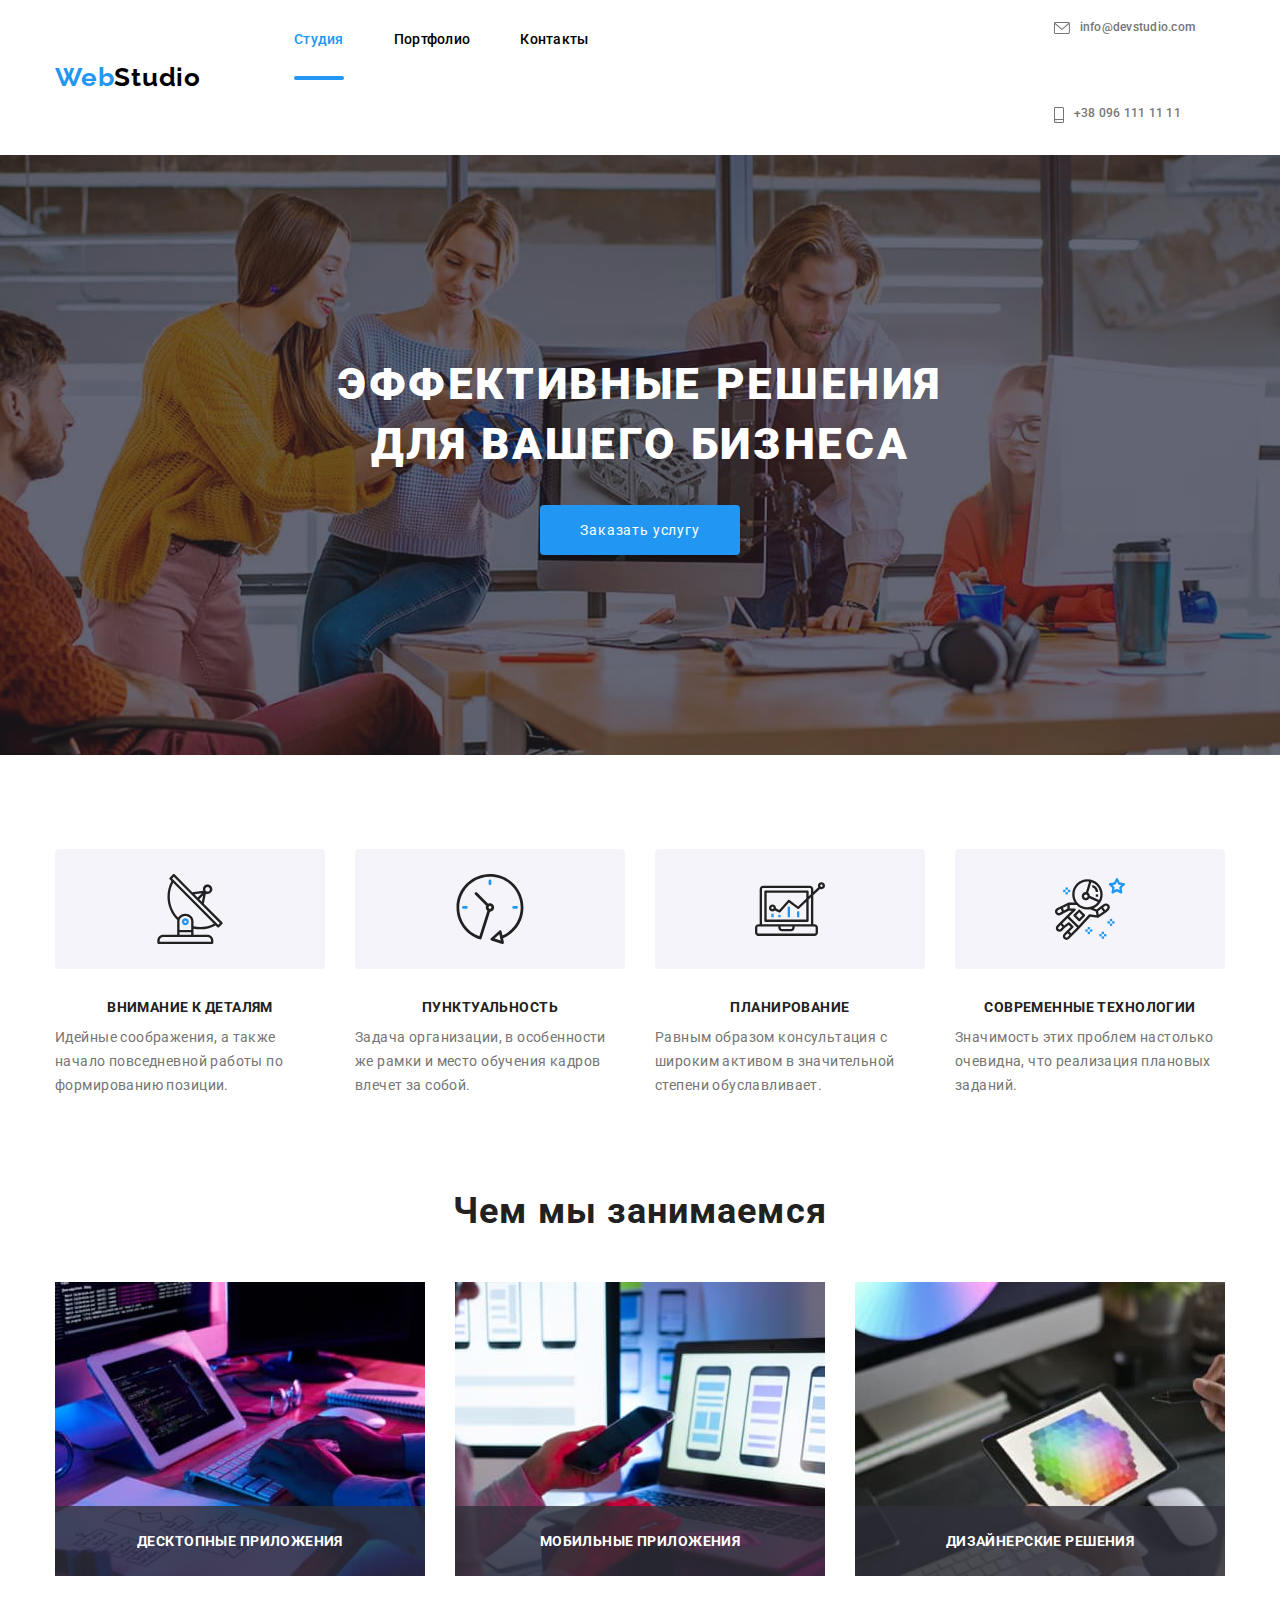
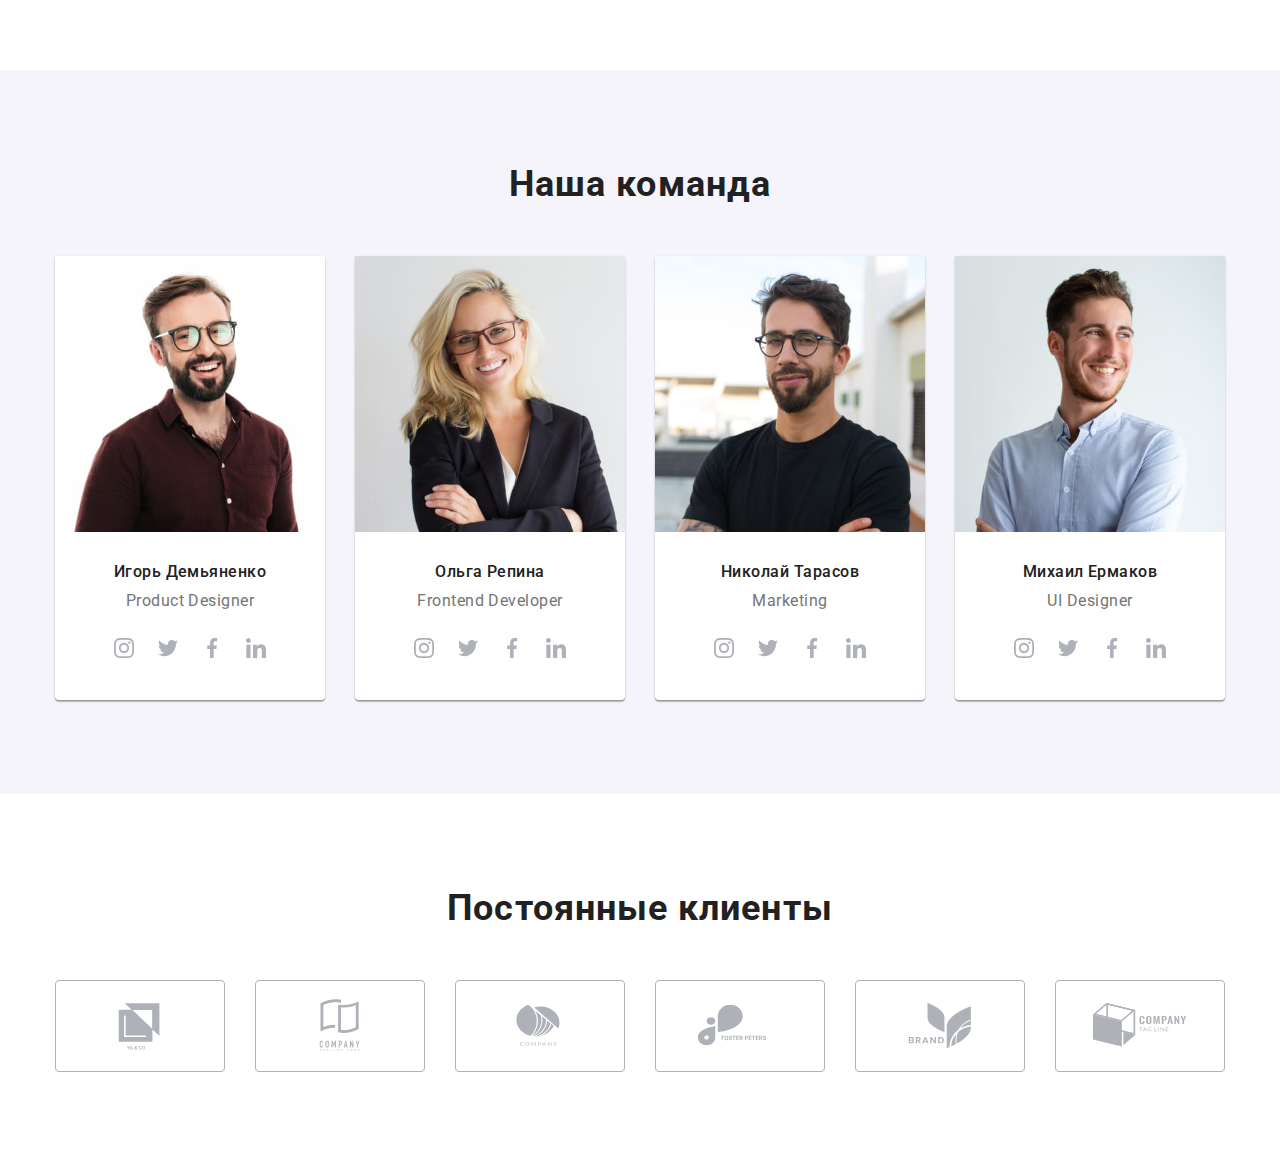
==== index.html @ 676cbaaf "added mobile menu" ====
<!DOCTYPE html>
<html lang="ru">
  <head>
    <meta charset="UTF-8" />
    <meta http-equiv="X-UA-Compatible" content="IE=edge" />
    <meta name="viewport" content="width=device-width, initial-scale=1.0" />
    <link rel="preconnect" href="https://fonts.googleapis.com" />
    <link rel="preconnect" href="https://fonts.gstatic.com" crossorigin />
    <link
      href="https://fonts.googleapis.com/css2?family=Raleway:wght@700&family=Roboto:wght@400;500;700;900&display=swap"
      rel="stylesheet"
    />
    <title>WebStudio</title>
    <link
      rel="stylesheet"
      href="https://cdnjs.cloudflare.com/ajax/libs/modern-normalize/1.1.0/modern-normalize.min.css"
    />
    <link rel="stylesheet" href="./css/main.min.css" />
  </head>
  <body>
    <header class="header">
      <div class="header__container container">
      <a href="./index.html" lang="en" class="logo link">
            <span class="logo--color">Web</span>Studio</a
          >
                    <button
            type="button"
            class="menu__button is-open"
            aria-expanded="false"
            aria-controls="menu-container"
            data-menu-button
          >
            <svg class="menu__button--icon" Width="40" Height="40" aria-label="Переключатель мобильного меню">
              <use class="menu__button--iconclose" href="./images/icons.svg#iconclose"></use>
              <use class="menu__button--iconmenu" href="./images/icons.svg#iconmenu"></use>
            </svg>
          </button>
          <div class="menu__container" id="menu-container" data-menu>
            
            <div class="navigation" >
            <nav class="nav">
          <ul class="nav__list list">
            <li class="nav__item">
              <a class="nav__link link current" href="./index.html">Студия</a>
            </li>
            <li class="nav__item">
              <a class="nav__link link" href="./portfolio.html">Портфолио</a>
            </li>
            <li class="nav__item">
              <a class="nav__link link" href="#">Контакты</a>
            </li>
          </ul>
        </nav>
            </div>
            <div class="contacts">
              <ul class="connect list">
          <li class="connect__list">
            <a class="connect__link link" href="mailto:info@devstudio.com">
              <svg class="connect__icon" Width="16" Height="12">
                <use href="./images/icons.svg#icon-envelope"></use>
              </svg>
              info@devstudio.com</a
            >
          </li>
          <li class="connect__list">
            <a class="connect__link link" href="tel:+380961111111">
              <svg class="connect__icon" Width="10" Height="16">
                <use href="./images/icons.svg#icon-smartphone"></use></svg
              >+38 096 111 11 11</a
            >
          </li>
        </ul>
            </div>
        
</div>
        <!-- <nav class="header__nav">

          
        </nav> -->
      </div>

    </header>
    <main>
      <!-- hero-section -->
      <section class="hero">
        <div class="container">
          <h1 class="hero__title">Эффективные решения для вашего бизнеса</h1>
          <button type="button" class="hero__btn" data-modal-open>Заказать услугу</button>
        </div>
      </section>
      <!-- feature-section -->
      <section class="feature section">
        <div class="container">
          <h2 class="visually-hidden">Feature</h2>
          <ul class="feature__list list">
            <li class="feature__item">
              <div class="feature__item--icon">
                <svg class="" width="70" height="70">
                  <use href="./images/icons.svg#icon-antenna"></use>
                </svg>
              </div>
              <h3 class="feature__item--title">Внимание к деталям</h3>
              <p class="feature__item--text">
                Идейные соображения, а также начало повседневной работы по формированию позиции.
              </p>
            </li>
            <li class="feature__item">
              <div class="feature__item--icon">
                <svg class="" width="70" height="70">
                  <use href="./images/icons.svg#icon-clock"></use>
                </svg>
              </div>
              <h3 class="feature__item--title">Пунктуальность</h3>
              <p class="feature__item--text">
                Задача организации, в особенности же рамки и место обучения кадров влечет за собой.
              </p>
            </li>
            <li class="feature__item">
              <div class="feature__item--icon">
                <svg class="" width="70" height="70">
                  <use href="./images/icons.svg#icon-diagram"></use>
                </svg>
              </div>
              <h3 class="feature__item--title">Планирование</h3>
              <p class="feature__item--text">
                Равным образом консультация с широким активом в значительной степени обуславливает.
              </p>
            </li>
            <li class="feature__item">
              <div class="feature__item--icon">
                <svg class="" width="70" height="70">
                  <use href="./images/icons.svg#icon-astronaut"></use>
                </svg>
              </div>
              <h3 class="feature__item--title">Современные технологии</h3>
              <p class="feature__item--text">
                Значимость этих проблем настолько очевидна, что реализация плановых заданий.
              </p>
            </li>
          </ul>
        </div>
      </section>
            <section class="about">
        <div class="container">
          <h2 class="title">Чем мы занимаемся</h2>
          <ul class="about__list list">
            <li class="about__item">
              <img class="about__img" src="./images/box_1.jpg" alt="Пример кодинга" width="370" />
              <p class="about__text">Десктопные приложения</p>
            </li>
            <li class="about__item">
              <img class="about__img" src="./images/box_2.jpg" alt="Пример UX дизайна" width="370" />
              <p class="about__text">Мобильные приложения</p>
            </li>
            <li class="about__item">
              <img class="about__img" src="./images/box_3.jpg" alt="Пример подбора палитр" width="370" />
              <p class="about__text">Дизайнерские решения</p>
            </li>
          </ul>
        </div>
      </section>
      <!-- team section -->
      <section class="team section">
        <div class="container">
          <h2 class="title">Наша команда</h2>
          <ul class="team__list list">
            <li class="team__item">
              <img class="team__item--img" src="./images/img.jpg" alt="Product Designer" width="270" />
              <div class="team__row">
                <h3 class="team__subtitle">Игорь Демьяненко</h3>
                <p class="team__text" lang="en">Product Designer</p>
                <ul class="team-soc__list list">
                  <li class="team-soc__item">
                    <a class="team-soc__link" href="#">
                      <svg width="20" height="20">
                        <use href="./images/icons.svg#icon-instagram"></use>
                      </svg>
                    </a>
                  </li>
                  <li class="team-soc__item">
                    <a class="team-soc__link" href="#">
                      <svg width="20" height="20">
                        <use href="./images/icons.svg#icon-twitter"></use>
                      </svg>
                    </a>
                  </li>
                  <li class="team-soc__item">
                    <a class="team-soc__link" href="#">
                      <svg width="20" height="20">
                        <use href="./images/icons.svg#icon-facebook"></use>
                      </svg>
                    </a>
                  </li>
                  <li class="team-soc__item">
                    <a class="team-soc__link" href="#">
                      <svg width="20" height="20">
                        <use href="./images/icons.svg#icon-linkedin"></use>
                      </svg>
                    </a>
                  </li>
                </ul>
              </div>
            </li>
            <li class="team__item">
              <img class="team__item--img" src="./images/img2.jpg" alt="Frontend Developer" width="270" />
              <div class="team__row">
                <h3 class="team__subtitle">Ольга Репина</h3>
                <p class="team__text" lang="en">Frontend Developer</p>
                <ul class="team-soc__list list">
                  <li class="team-soc__item">
                    <a class="team-soc__link" href="#">
                      <svg width="20" height="20">
                        <use href="./images/icons.svg#icon-instagram"></use>
                      </svg>
                    </a>
                  </li>
                  <li class="team-soc__item">
                    <a class="team-soc__link" href="#">
                      <svg width="20" height="20">
                        <use href="./images/icons.svg#icon-twitter"></use>
                      </svg>
                    </a>
                  </li>
                  <li class="team-soc__item">
                    <a class="team-soc__link" href="#">
                      <svg width="20" height="20">
                        <use href="./images/icons.svg#icon-facebook"></use>
                      </svg>
                    </a>
                  </li>
                  <li class="team-soc__item">
                    <a class="team-soc__link" href="#">
                      <svg width="20" height="20">
                        <use href="./images/icons.svg#icon-linkedin"></use>
                      </svg>
                    </a>
                  </li>
                </ul>
              </div>
            </li>
            <li class="team__item">
              <img class="team__item--img" src="./images/img3.jpg" alt="Marketing" width="270" />
              <div class="team__row">
                <h3 class="team__subtitle">Николай Тарасов</h3>
                <p class="team__text" lang="en">Marketing</p>
                <ul class="team-soc__list list">
                  <li class="team-soc__item">
                    <a class="team-soc__link" href="#">
                      <svg width="20" height="20">
                        <use href="./images/icons.svg#icon-instagram"></use>
                      </svg>
                    </a>
                  </li>
                  <li class="team-soc__item">
                    <a class="team-soc__link" href="#">
                      <svg width="20" height="20">
                        <use href="./images/icons.svg#icon-twitter"></use>
                      </svg>
                    </a>
                  </li>
                  <li class="team-soc__item">
                    <a class="team-soc__link" href="#">
                      <svg width="20" height="20">
                        <use href="./images/icons.svg#icon-facebook"></use>
                      </svg>
                    </a>
                  </li>
                  <li class="team-soc__item">
                    <a class="team-soc__link" href="#">
                      <svg width="20" height="20">
                        <use href="./images/icons.svg#icon-linkedin"></use>
                      </svg>
                    </a>
                  </li>
                </ul>
              </div>
            </li>
                        <li class="team__item">
              <img class="team__item--img" src="./images/img4.jpg" alt="UI Designer" width="270" />
              <div class="team__row">
                <h3 class="team__subtitle">Михаил Ермаков</h3>
                <p class="team__text" lang="en">UI Designer</p>
                <ul class="team-soc__list list">
                  <li class="team-soc__item">
                    <a class="team-soc__link" href="#">
                      <svg width="20" height="20">
                        <use href="./images/icons.svg#icon-instagram"></use>
                      </svg>
                    </a>
                  </li>
                  <li class="team-soc__item">
                    <a class="team-soc__link" href="#">
                      <svg width="20" height="20">
                        <use href="./images/icons.svg#icon-twitter"></use>
                      </svg>
                    </a>
                  </li>
                  <li class="team-soc__item">
                    <a class="team-soc__link" href="#">
                      <svg width="20" height="20">
                        <use href="./images/icons.svg#icon-facebook"></use>
                      </svg>
                    </a>
                  </li>
                  <li class="team-soc__item">
                    <a class="team-soc__link" href="#">
                      <svg width="20" height="20">
                        <use href="./images/icons.svg#icon-linkedin"></use>
                      </svg>
                    </a>
                  </li>
                </ul>
              </div>
            </li>
        </div>
      </section>

      <!-- client section -->
            <section class="section">
        <div class="container">
          <h2 class="title">Постоянные клиенты</h2>
          <ul class="client__list list">
            <li class="client__item">
              <a class="client__link" href="#">
                <svg class="" width="106" height="60">
                  <use href="./images/icons.svg#icon-yaco"></use>
                </svg>
              </a>
            </li>
            <li class="client__item">
              <a class="client__link" href="#">
                <svg class="" width="106" height="60">
                  <use href="./images/icons.svg#icon-tagline"></use>
                </svg>
              </a>
            </li>
            <li class="client__item">
              <a class="client__link" href="#">
                <svg class="" width="106" height="60">
                  <use href="./images/icons.svg#icon-company"></use>
                </svg>
              </a>
            </li>
            <li class="client__item">
              <a class="client__link" href="#">
                <svg class="" width="106" height="60">
                  <use href="./images/icons.svg#icon-foster"></use>
                </svg>
              </a>
            </li>
            <li class="client__item">
              <a class="client__link" href="#">
                <svg class="" width="106" height="60">
                  <use href="./images/icons.svg#icon-brand"></use>
                </svg>
              </a>
            </li>
            <li class="client__item">
              <a class="client__link" href="#">
                <svg class="" width="106" height="60">
                  <use href="./images/icons.svg#icon-tagcompany"></use>
                </svg>
              </a>
            </li>
          </ul>
        </div>
      </section>
      
            <!-- modal-window -->
      <div class="backdrop is-hidden" data-modal>
        <div class="modal">
          <button type="button" class="modal-btn-exit" data-modal-close>
            <svg class="modal-icon-exit" width="11" height="11">
              <use href="./images/icons.svg#icon-exit"></use>
            </svg>
          </button>
          <p class="modal-title">Оставьте свои данные, мы вам перезвоним</p>
          <form>
            <div class="modal-field">
              <label class="modal-label" for="user-name">Имя</label>
              <div class="modal-input-wrap">
                <input type="text" class="modal-input" name="user-name" required minlength="2" id="user-name" />
                <svg class="modal-icon" Width="18" Height="18">
                  <use href="./images/icons.svg#icon-person-black-18dp-1"></use>
                </svg>
              </div>
            </div>
            <div class="modal-field">
              <label class="modal-label" for="user-tel">Телефон</label>
              <div class="modal-input-wrap">
                <input type="tel" class="modal-input" name="user-tel" id="user-tel" required />
                <svg class="modal-icon" Width="18" Height="18">
                  <use href="./images/icons.svg#icon-phone-black-18dp-1"></use>
                </svg>
              </div>
            </div>
            <div class="modal-field">
              <label class="modal-label" for="user-mail">Почта</label>
              <div class="modal-input-wrap">
                <input type="email" class="modal-input" name="user-email" id="user-mail" required />
                <svg class="modal-icon" Width="18" Height="18">
                  <use href="./images/icons.svg#icon-email-black-18dp-1"></use>
                </svg>
              </div>
            </div>
            <div class="modal-textarea">
              <label class="modal-label" for="user-text">Комментарий </label>
              <textarea name="user-text" id="user-text" placeholder="Введите текст" class="modal-text"></textarea>
            </div>
            <div class="modal-checkbox">
              <input
                type="checkbox"
                id="input-check"
                class="input-check visually-hidden"
                name="policy"
                value="policy"
              />
              <label for="input-check" class="check-text">
                <span>
                  <svg class="check-icon" Width="11" Height="8">
                    <use href="./images/icons.svg#icon-Vector"></use>
                  </svg>
                </span>
                Соглашаюсь с рассылкой и принимаю &nbsp;
                <a class="check-link" href="#">Условия договора</a>
              </label>
            </div>
            <button type="submit" class="send-btn">Отправить</button>
          </form>
        </div>
      </div>
    </main>
    <!-- footer -->
    <!-- <footer class="footer">
      <div class="footer__container container">
        <div class="footer__contact">
          <a href="./index.html" lang="en" class="footer__logo link"
            ><span class="footer__logo--color">Web</span>Studio</a
          >
          <address class="footer__address">
            <ul class="list">
              <li class="address__list">г. Киев, пр-т Леси Украинки, 26</li>
              <li class="address__list">
                <a class="address__list--link link" href="mailto:info@example.com">info@example.com</a>
              </li>
              <li class="address__list">
                <a class="address__list--link link" href="tel:+380991111111">+38 099 111 11 11</a>
              </li>
            </ul>
          </address>
        </div>
        <div class="soc__column">
          <strong class="soc__title">присоединяйтесь</strong>
          <ul class="soc__list list">
            <li class="soc__item">
              <a class="soc__link" href="">
                <svg width="20" height="20">
                  <use href="./images/icons.svg#icon-instagram"></use>
                </svg>
              </a>
            </li>
            <li class="soc__item">
              <a class="soc__link" href="">
                <svg width="20" height="20">
                  <use href="./images/icons.svg#icon-twitter"></use>
                </svg>
              </a>
            </li>
            <li class="soc__item">
              <a class="soc__link" href="">
                <svg width="20" height="20">
                  <use href="./images/icons.svg#icon-facebook"></use>
                </svg>
              </a>
            </li>
            <li class="soc__item">
              <a class="soc__link" href="">
                <svg width="20" height="20">
                  <use href="./images/icons.svg#icon-linkedin"></use>
                </svg>
              </a>
            </li>
          </ul>
        </div>
        <div class="subscribe">
          <strong class="subscribe__title">Подпишитесь на рассылку</strong>
          <form class="subscribe__form">
            <input placeholder="E-mail" class="subscribe__input" name="subscribe" />
            <button type="submit" class="subscribe__btn">
              Подписаться
              <svg class="subscribe__btn--icon" Width="24" Height="24">
                <use href="./images/icons.svg#icon-icon-send"></use>
              </svg>
            </button>
          </form>
        </div>
      </div>
    </footer> -->
    <script src="./js/menu.js"></script>
    <script src="./js/modal.js"></script>
  </body>
</html>
---- css/main.min.css ----
body{font-family:"Roboto",sans-serif;background:var(--typical-white-color);font-size:14px}.list{list-style-type:none}.link{text-decoration:none;color:#000}p,h1,h2,h3,h4,h5,h6{margin:0}ul{padding-left:0;margin:0}.container{width:100%;padding-left:15px;padding-right:15px;margin-left:auto;margin-right:auto}@media screen and (min-width: 480px){.container{max-width:480px}}@media screen and (min-width: 768px){.container{max-width:768px}}@media screen and (min-width: 1200px){.container{max-width:1200px}}.logo{font-family:"Raleway";font-weight:700;font-size:24px;line-height:1.16;letter-spacing:.03em;padding-top:16px;padding-bottom:16px}@media screen and (min-width: 768px){.logo{margin-right:88px}}@media screen and (min-width: 1200px){.logo{font-size:26px;line-height:1.19px;margin-right:93px;padding-top:24px;padding-bottom:24px}}.logo--color{color:#2196f3}.section{padding-top:60px;padding-bottom:60px}@media screen and (min-width: 1200px){.section{padding-top:94px;padding-bottom:94px}}.title{font-weight:700;font-size:28px;line-height:1.17;text-align:center;letter-spacing:.03em;color:#212121;margin-bottom:30px}@media screen and (min-width: 1140px){.title{font-size:36px;line-height:1.16;margin-bottom:50px}}.backdrop{position:fixed;top:0;left:0;width:100%;height:100%;background:rgba(0,0,0,.2);transition-property:opacity,visibility;transition-duration:var(--typical-time-transition);transition-timing-function:var(--typical-cubic-bezier)}.menu__button{display:inline-block;margin:0;padding:0;border:none;background-color:rgba(0,0,0,0)}@media screen and (min-width: 768px){.menu__button{display:none}}.menu__button--icon:hover{fill:#2196f3}.menu__button--icon:focus{fill:#2196f3}.menu__button .menu__button--iconclose{display:none}.menu__button.is-open .menu__button--iconclose{display:block}.menu__button.is-open .menu__button--iconmenu{display:none}.menu__container{background-color:#fff}@media screen and (max-width: 768px){.menu__container{display:none;position:absolute;top:100%;left:0;width:100%}.menu__container.is-open{display:block}}@media screen and (min-width: 768px){.menu__container{display:flex;justify-content:space-between;flex-grow:1}}.nav{margin-right:auto}@media screen and (min-width: 768px){.nav__list{display:flex}}.nav__item{font-weight:500;font-size:40px;line-height:1.175;letter-spacing:.02em;color:#212121}@media screen and (min-width: 768px){.nav__item{font-weight:500;font-size:14px;line-height:1.14;letter-spacing:.02em}.nav__item:not(:last-child){margin-right:50px}}.nav__item .link.current{color:var(--main-color)}.nav__link{padding-top:32px;padding-bottom:32px;display:block;color:var(--header-logo-color);transition-property:color;transition-duration:var(--typical-time-transition);transition-timing-function:var(--typical-cubic-bezier)}.nav__link:focus{color:var(--main-color)}.nav__link:hover{color:var(--main-color)}.current{position:relative}@media screen and (min-width: 768px){.current::after{content:"";position:absolute;bottom:0;display:block;width:100%;height:4px;background-color:var(--main-color);border-radius:2px}}.connect{display:flex;flex-direction:column}@media screen and (min-width: 768px){.connect__list:first-child{margin-bottom:8px}}.connect__list:not(:last-child){margin-right:30px}.connect__link{font-weight:500;font-size:14px;line-height:1.14;letter-spacing:.02em;color:var(--header-contact-color);display:flex;transition-property:color,fill;transition-duration:var(--typical-time-transition);transition-timing-function:var(--typical-cubic-bezier)}@media screen and (min-width: 768px){.connect__link{font-size:12px;line-height:1.16}.connect__list:first-child .connect__link{padding-top:21px}.connect__listt:last-child .connect__link{padding-bottom:21px}}@media screen and (min-width: 1199px){.connect__link{padding-top:32px;padding-bottom:32px}}.connect__link:hover{color:var(--main-color);fill:var(--main-color)}.connect__link:focus{color:var(--main-color)}.connect__icon{margin-right:10px;display:inline-block;align-self:center;fill:currentColor}.header{position:relative}.header__container{display:flex;align-items:center;justify-content:space-between}.feature__list{margin-bottom:-30px}@media screen and (min-width: 768px){.feature__list{display:flex;flex-wrap:wrap;margin-left:-30px}}.feature__item{margin-bottom:30px}@media screen and (min-width: 768px){.feature__item{width:calc(50% - 30px);margin-left:30px}}@media screen and (min-width: 1140px){.feature__item{width:calc(25% - 30px)}}.feature__item--icon{display:flex;justify-content:center;align-items:center;width:450px;height:120px;background:#f5f4fa;border-radius:4px;margin-bottom:30px}@media screen and (min-width: 768px){.feature__item--icon{width:354px}}@media screen and (min-width: 1140px){.feature__item--icon{width:270px}}.feature__item--text{font-weight:400;font-size:14px;line-height:24px;letter-spacing:.03em;color:#757575}.feature__item--title{font-weight:700;font-size:14px;line-height:16px;text-align:center;letter-spacing:.03em;text-transform:uppercase;color:#212121;margin-bottom:10px}.about{background-color:fff;display:flex;padding-bottom:94px}@media screen and (max-width: 1139px){.about{display:none}}.about__img{display:block;max-width:100%;height:auto}.about__item{position:relative}.about__item:not(:last-child){margin-right:30px}.about__list{display:flex}.about__text{position:absolute;display:flex;align-items:center;justify-content:center;bottom:0;height:70px;width:100%;font-style:normal;font-weight:700;font-size:14px;line-height:16px;text-align:center;letter-spacing:.03em;text-transform:uppercase;color:#fff;background:rgba(47,48,58,.8)}.team{background-color:#f5f4fa}.team__item{background:#fff;box-shadow:0px 1px 3px rgba(0,0,0,.12),0px 1px 1px rgba(0,0,0,.14),0px 2px 1px rgba(0,0,0,.2);border-radius:0px 0px 4px 4px;margin-bottom:30px}@media screen and (min-width: 768px){.team__item{width:calc(50% - 30px);margin-left:30px}}@media screen and (min-width: 1140px){.team__item{width:calc(25% - 30px)}}.team__item--img{display:block;width:100%;height:auto}.team__list{margin-bottom:-30px}@media screen and (min-width: 768px){.team__list{display:flex;flex-wrap:wrap;margin-left:-30px}}.team__row{padding-top:30px;padding-bottom:30px}.team__subtitle{font-weight:500;font-size:16px;line-height:19px;text-align:center;letter-spacing:.03em;color:#212121;margin-bottom:10px}.team__text{font-weight:400;font-size:16px;line-height:19px;text-align:center;letter-spacing:.03em;color:#757575;margin-bottom:16px}.team-soc__link{display:flex;justify-content:center;align-items:center;width:44px;height:44px;border-radius:50%;background-color:#fff;fill:#afb1b8;transition-property:fill,background-color;transition-duration:var(--typical-time-transition);transition-timing-function:var(--typical-cubic-bezier)}.team-soc__link:hover{background-color:#2196f3;fill:#fff}.team-soc__link:focus{background-color:#2196f3;fill:#fff}.team-soc__list{display:flex;justify-content:center}.client__item{width:calc(50% - 30px);margin-bottom:30px;margin-left:30px}@media screen and (min-width: 768px){.client__item{width:calc(33.3333333333% - 30px)}}@media screen and (min-width: 1140px){.client__item{width:calc(16.6666666667% - 30px)}}.client__link{display:flex;align-items:center;justify-content:center;width:210px;height:92px;border:1px solid #afb1b8;box-sizing:border-box;border-radius:4px;fill:#afb1b8}@media screen and (min-width: 768px){.client__link{width:226px}}@media screen and (min-width: 1140px){.client__link{width:170px}}.client__link:hover{border:1px solid #2196f3;fill:#2196f3}.client__link:focus{border:1px solid #2196f3;fill:#2196f3}.client__list{display:flex;flex-wrap:wrap;margin-bottom:-30px;margin-left:-30px}.footer{background:var(--footer-background-color);padding-top:60px;padding-bottom:60px}.footer__container{display:flex;align-items:baseline}.footer__contact{margin-right:70px}.footer__logo{font-family:"Raleway";font-size:26px;line-height:1.19;letter-spacing:.03em;color:var(--typical-white-color);margin-bottom:20px;display:block}.footer__logo--color{color:var(--main-color)}.footer__address{display:block;font-style:normal;font-size:14px;line-height:1.71;letter-spacing:.03em;color:var(--typical-white-color)}.address__list:not(:last-child){margin-bottom:9px}.address__list--link{font-size:14px;line-height:1.71;letter-spacing:.03em;color:rgba(255,255,255,.6);text-shadow:0px 4px 4px rgba(0,0,0,.25);transition-property:color;transition-duration:var(--typical-time-transition);transition-timing-function:var(--typical-cubic-bezier)}.address__list--link:hover{color:var(--main-color)}.address__list--link:focus{color:var(--main-color)}.soc__column{margin-right:auto}.soc__title{font-weight:700;font-size:14px;line-height:16px;letter-spacing:.03em;text-transform:uppercase;color:var(--typical-white-color)}.soc__list{display:flex;margin-top:20px}.soc__item:not(:last-child){margin-right:10px}.soc__link{display:flex;width:44px;height:44px;border-radius:50%;background:rgba(255,255,255,.1);justify-content:center;align-items:center;fill:var(--typical-white-color);transition-property:background;transition-duration:var(--typical-time-transition);transition-timing-function:var(--typical-cubic-bezier)}.soc__link:hover{background-color:var(--main-color)}.soc__link:focus{background-color:var(--main-color)}.subscribe__title{display:block;font-weight:700;font-size:14px;margin-bottom:20px;line-height:16px;letter-spacing:.03em;text-transform:uppercase;color:var(--typical-white-color)}.subscribe__form{display:flex}.subscribe__input{width:358px;font-size:16px;padding:15px 0px 15px 16px;border:1px solid rgba(255,255,255,.3);box-sizing:border-box;filter:drop-shadow(0px 4px 4px rgba(0, 0, 0, 0.15));border-radius:4px;background-color:rgba(0,0,0,0);margin-right:12px;color:var(--typical-white-color)}.subscribe__btn{background:var(--main-color);box-shadow:0px 4px 4px rgba(0,0,0,.15);border-radius:4px;font-weight:700;font-size:16px;line-height:30px;display:flex;align-items:center;text-align:center;letter-spacing:.06em;padding:10px 28px;color:var(--typical-white-color);border:none;cursor:pointer}.subscribe__btn--icon{margin-left:10px}.is-hidden{visibility:hidden;opacity:0;pointer-events:none}.is-hidden .modal{transform:translate(-50%, -50%) scale(1)}.modal{position:absolute;top:50%;left:50%;min-width:528px;min-height:581px;background:var(--typical-white-color);box-shadow:0px 1px 3px rgba(0,0,0,.12),0px 1px 1px rgba(0,0,0,.14),0px 2px 1px rgba(0,0,0,.2);border-radius:4px;transition-property:transform;transition-duration:var(--typical-time-transition);transition-timing-function:var(--typical-cubic-bezier);transform:translate(-50%, -50%) scale(1);padding:40px}.modal-btn-exit{position:absolute;display:flex;justify-content:center;align-items:center;top:8px;right:8px;width:30px;height:30px;border-radius:50%;background:var(--typical-white-color);border:1px solid rgba(0,0,0,.1);box-sizing:border-box;transition-property:fill;transition-duration:var(--typical-time-transition);transition-timing-function:var(--typical-cubic-bezier)}.modal-btn-exit:hover .modal-icon-exit{fill:var(--main-color)}.modal-btn-exit:focus .modal-icon-exit{fill:var(--main-color)}.modal-title{font-weight:700;font-size:20px;line-height:23px;text-align:center;letter-spacing:.03em;color:var(--modal-title-color);margin-bottom:12px}.modal-label{font-weight:400;font-size:12px;line-height:14px;letter-spacing:.01em;color:var(--modal-label-color);margin-bottom:4px;display:block}.modal-input{width:100%;height:40px;padding-left:40px;border:1px solid rgba(33,33,33,.2);box-sizing:border-box;border-radius:4px;outline:none;transition-property:border-color;transition-duration:var(--typical-time-transition);transition-timing-function:var(--typical-cubic-bezier)}.modal-input:focus{border-color:var(--main-color)}.modal-input:focus+.modal-icon{fill:var(--main-color)}.modal-text{width:100%;height:120px;padding:12px 16px;resize:none;outline:none;border:1px solid rgba(33,33,33,.2);box-sizing:border-box;border-radius:4px;font-weight:400;line-height:14px;letter-spacing:.01em;transition-property:border-color;transition-duration:var(--typical-time-transition);transition-timing-function:var(--typical-cubic-bezier)}.modal-text:focus{border-color:var(--main-color)}.modal-input-wrap{position:relative}.modal-icon{position:absolute;left:10px;top:50%;transform:translateY(-50%);transition-property:fill;transition-duration:var(--typical-time-transition);transition-timing-function:var(--typical-cubic-bezier)}.modal-field{margin-bottom:10px}.modal-textarea{margin-bottom:20px}.check-text{font-weight:400;font-size:14px;line-height:24px;letter-spacing:.03em;color:var(--modal-label-color);display:flex;align-items:center;transition-property:background-color;transition-duration:var(--typical-time-transition);transition-timing-function:var(--typical-cubic-bezier)}.check-text span{width:16px;height:15px;border:2px solid #212121;border-radius:3px;margin-right:8px;display:flex;align-items:center;justify-content:center}.check-icon{fill:rgba(0,0,0,0);transition-property:border-color,fill;transition-duration:var(--typical-time-transition);transition-timing-function:var(--typical-cubic-bezier)}.input-check:focus+.check-text span{border-color:var(--main-color)}.input-check:checked+.check-text span{background-color:var(--main-color);border:none}.input-check:checked+.check-text .check-icon{fill:var(--typical-white-color)}.modal-checkbox{display:flex;align-items:center;justify-content:center;margin-bottom:30px}.check-link{font-weight:400;font-size:14px;line-height:24px;letter-spacing:.03em;text-decoration-line:underline;color:var(--main-color)}.send-btn{display:flex;justify-content:center;align-items:center;margin-left:auto;margin-right:auto;width:200px;height:50px;font-weight:700;font-size:16px;line-height:30px;letter-spacing:.06em;color:var(--typical-white-color);background:var(--main-color);box-shadow:0px 4px 4px rgba(0,0,0,.15);border-radius:4px;border:none;cursor:pointer;transition-property:background,box-shadow;transition-duration:var(--typical-time-transition);transition-timing-function:var(--typical-cubic-bezier)}.send-btn:hover{background:var(--btn-send-color)}.hero{text-align:center;padding-top:118px;padding-bottom:118px;background-image:linear-gradient(rgba(47, 48, 58, 0.4), rgba(47, 48, 58, 0.4)),url(../images/hero_mobile.jpg);background-repeat:no-repeat;background-position:center;background-size:cover}@media screen and (min-device-pixel-ratio: 2),screen and (min-resolution: 192dpi),screen and (min-resolution: 2dppx){.hero{background-image:linear-gradient(rgba(47, 48, 58, 0.4), rgba(47, 48, 58, 0.4)),url(../images/hero_mobile_x2.jpg)}}@media screen and (min-width: 768px){.hero{background-image:linear-gradient(rgba(47, 48, 58, 0.4), rgba(47, 48, 58, 0.4)),url(../images/hero_tablet.jpg)}}@media screen and (min-width: 768px)and (min-device-pixel-ratio: 2),screen and (min-width: 768px)and (min-resolution: 192dpi),screen and (min-width: 768px)and (min-resolution: 2dppx){.hero{background-image:linear-gradient(rgba(47, 48, 58, 0.4), rgba(47, 48, 58, 0.4)),url(../images/hero_tablet_x2.jpg)}}@media screen and (min-width: 1200px){.hero{padding-top:200px;padding-bottom:200px;background-image:linear-gradient(rgba(47, 48, 58, 0.4), rgba(47, 48, 58, 0.4)),url(../images/hero_pc.jpg)}}@media screen and (min-width: 1200px)and (min-device-pixel-ratio: 2),screen and (min-width: 1200px)and (min-resolution: 192dpi),screen and (min-width: 1200px)and (min-resolution: 2dppx){.hero{background-image:linear-gradient(rgba(47, 48, 58, 0.4), rgba(47, 48, 58, 0.4)),url(../images/hero_pc_x2.jpg)}}.hero__btn{width:200px;height:50px;background:#2196f3;box-shadow:0px 4px 4px rgba(0,0,0,.15);border-radius:4px;cursor:pointer;border:none;align-items:center;text-align:center;letter-spacing:.06em;color:#fff}.hero__btn:hover{background:#188ce8}.hero__btn:focus{background:#188ce8}.hero__title{width:360px;font-weight:900;font-size:26px;line-height:1.61;text-align:center;letter-spacing:.06em;text-transform:uppercase;color:#fff;margin-left:auto;margin-right:auto;margin-bottom:30px}@media screen and (min-width: 1200px){.hero__title{width:696px;font-size:44px;line-height:1.36}}.visually-hidden{position:absolute;width:1px;height:1px;margin:-1px;border:0;padding:0;white-space:nowrap;clip-path:inset(100%);clip:rect(0 0 0 0);overflow:hidden}:root{--main-color: #2196f3;--header-logo-color: #000000;--typical-white-color: #ffffff;--header-nav-color: #212121;--header-contact-color: #757575;--banner-background-color: #2f303a;--btn-hover: #188ce8;--title-color: #212121;--team-text-color: #757575;--filter-btn-background: #f5f4fa;--filter-btn-text: #212121;--portfolio-title-color: #212121;--portfolio-text-color: #757575;--feature-icons-color: #f5f4fa;--team-background-color: #f5f4fa;--footer-background-color: #2f303a;--fillteam-color: #afb1b8;--btn-send-color: #188ce8;--modal-label-color: #757575;--modal-title-color: #212121;--typical-margin: 30px;--typical-time-transition: 250ms;--typical-cubic-bezier: cubic-bezier (0.4, 0, 0.2, 1)}/*# sourceMappingURL=main.min.css.map */
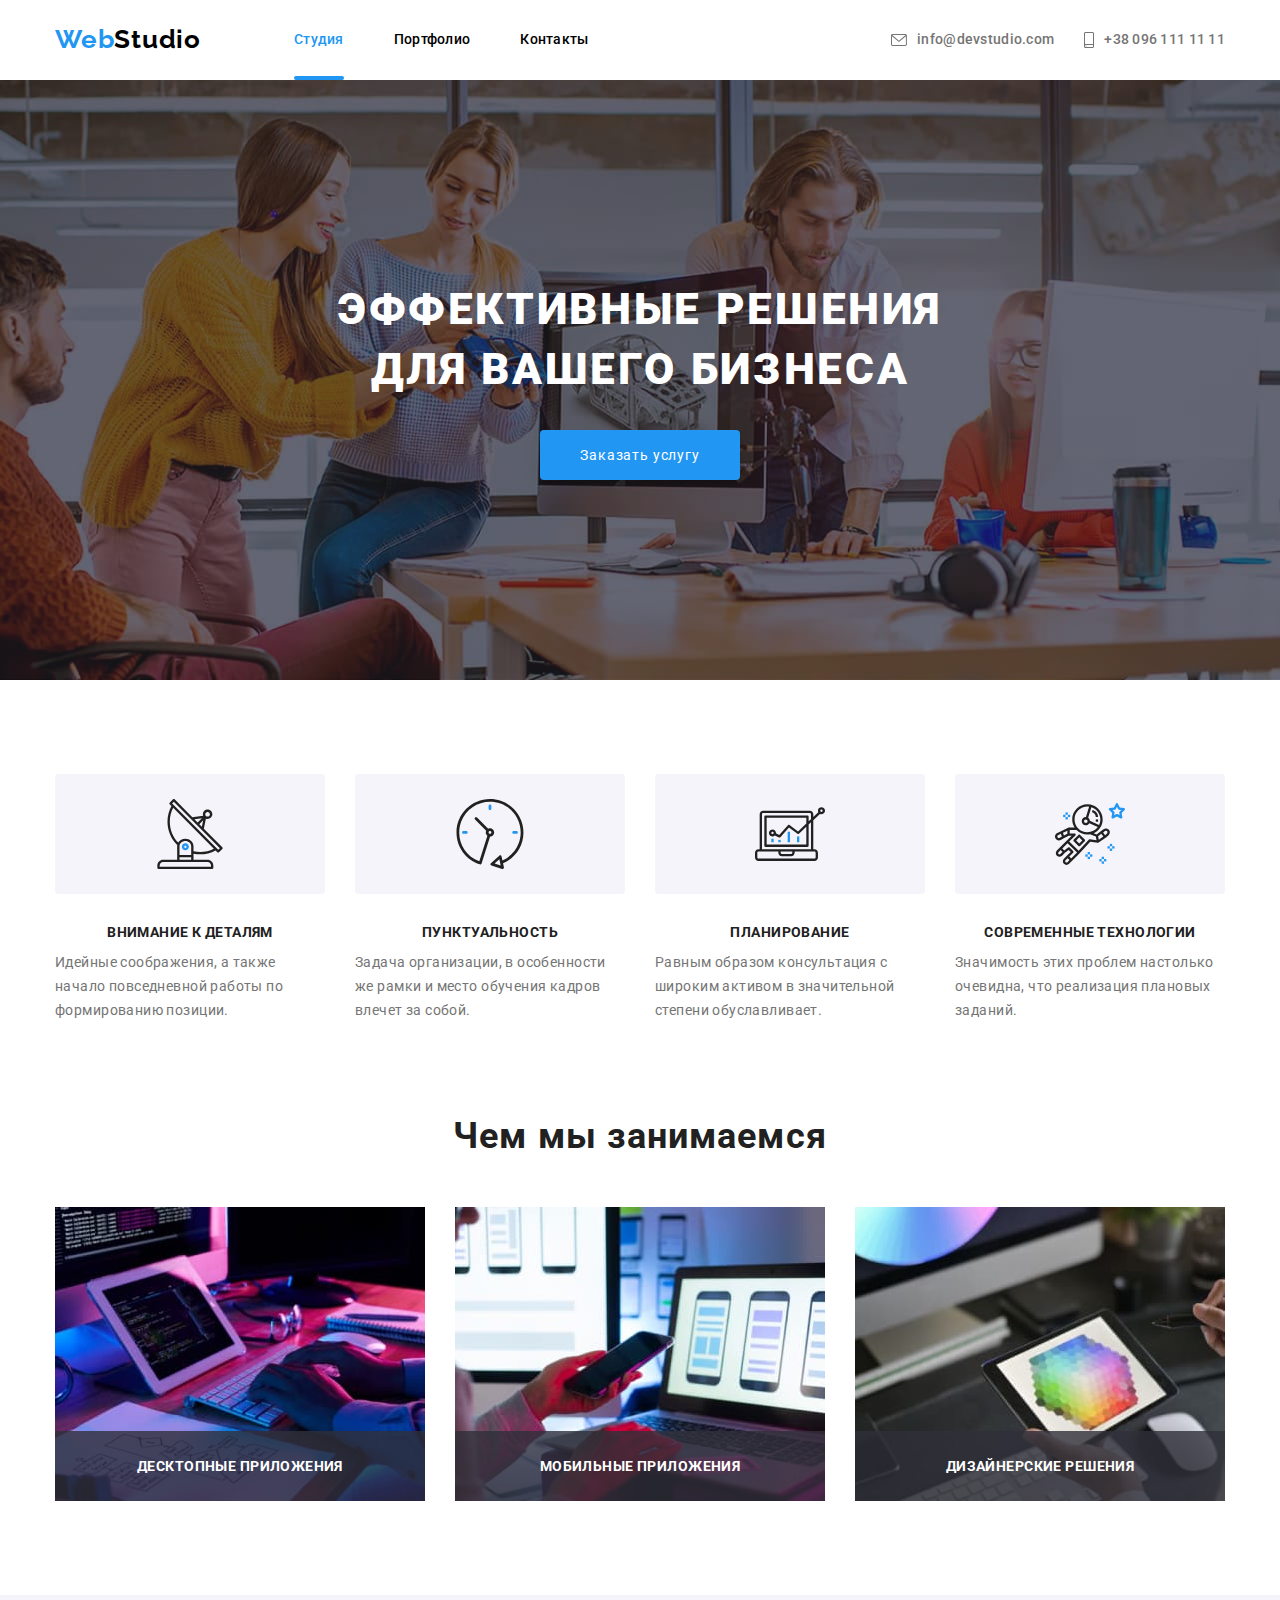
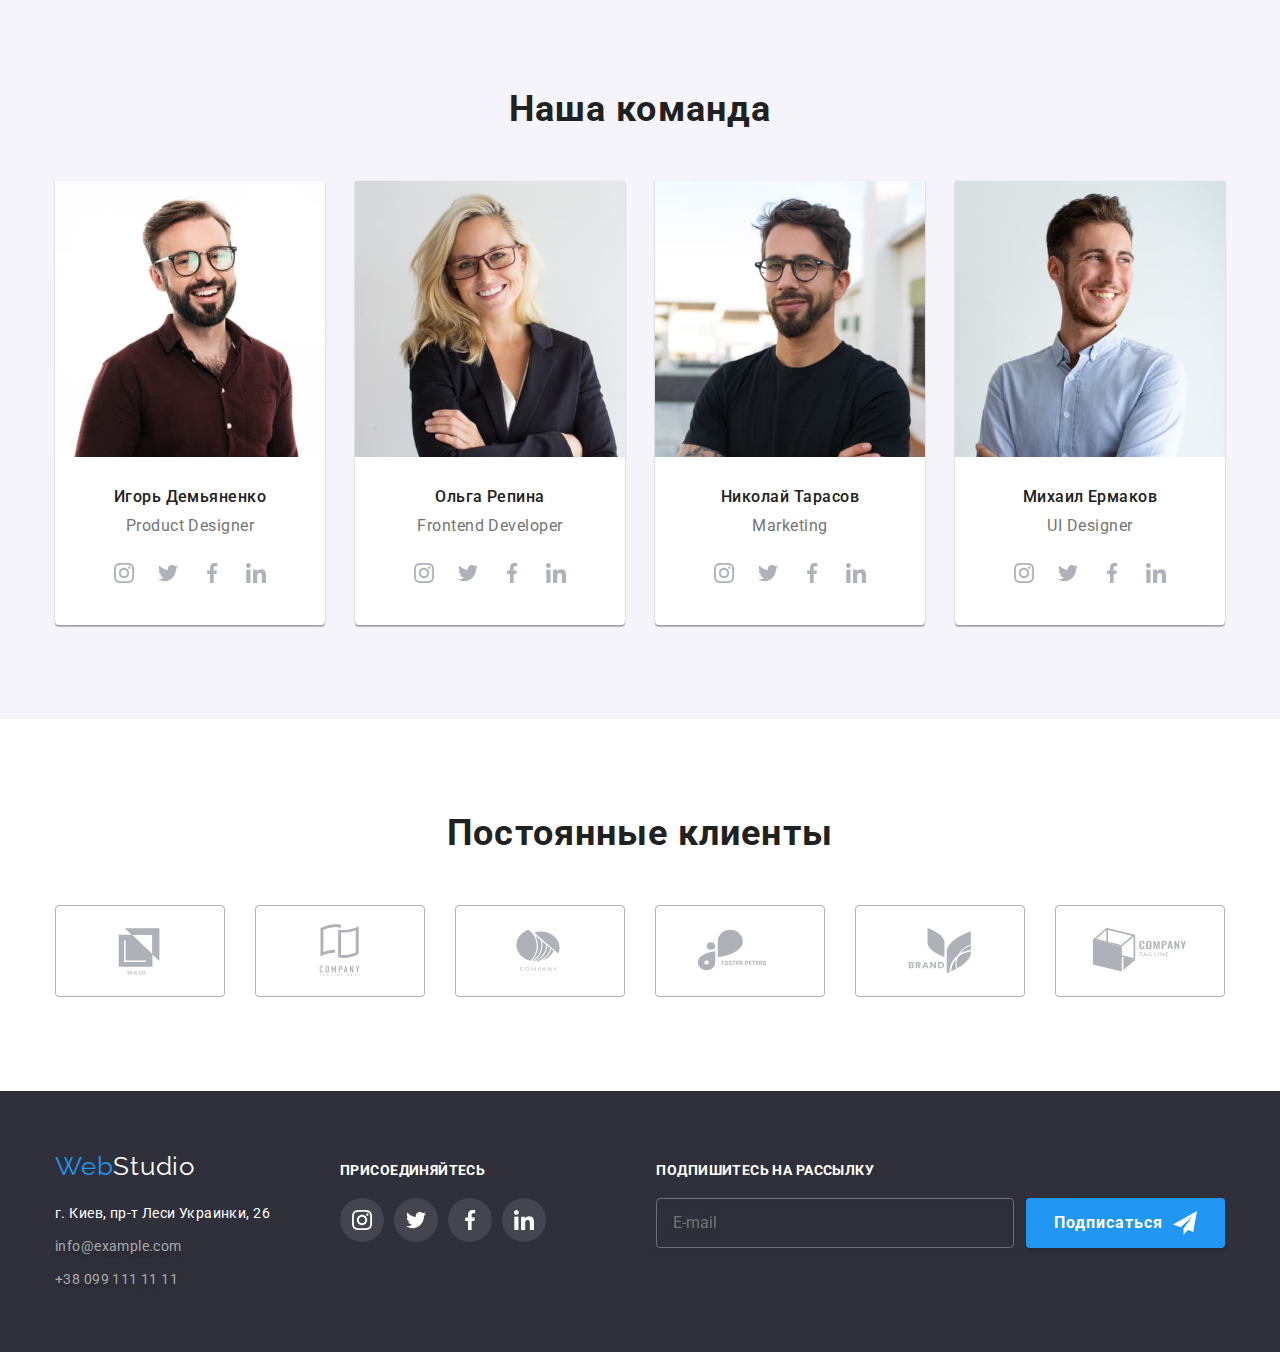
==== commit 7f02cf6b: "footer responsive" ====
--- a/index.html
+++ b/index.html
@@ -21,7 +21,7 @@
     <header class="header">
       <div class="header__container container">
       <a href="./index.html" lang="en" class="logo link">
-            <span class="logo--color">Web</span>Studio</a
+            <span class="logo--header">Web</span>Studio</a
           >
                     <button
             type="button"
@@ -431,7 +431,7 @@
       </div>
     </main>
     <!-- footer -->
-    <!-- <footer class="footer">
+    <footer class="footer">
       <div class="footer__container container">
         <div class="footer__contact">
           <a href="./index.html" lang="en" class="footer__logo link"
@@ -495,7 +495,7 @@
           </form>
         </div>
       </div>
-    </footer> -->
+    </footer>
     <script src="./js/menu.js"></script>
     <script src="./js/modal.js"></script>
   </body>
--- a/css/main.min.css
+++ b/css/main.min.css
@@ -1 +1 @@
-body{font-family:"Roboto",sans-serif;background:var(--typical-white-color);font-size:14px}.list{list-style-type:none}.link{text-decoration:none;color:#000}p,h1,h2,h3,h4,h5,h6{margin:0}ul{padding-left:0;margin:0}.container{width:100%;padding-left:15px;padding-right:15px;margin-left:auto;margin-right:auto}@media screen and (min-width: 480px){.container{max-width:480px}}@media screen and (min-width: 768px){.container{max-width:768px}}@media screen and (min-width: 1200px){.container{max-width:1200px}}.logo{font-family:"Raleway";font-weight:700;font-size:24px;line-height:1.16;letter-spacing:.03em;padding-top:16px;padding-bottom:16px}@media screen and (min-width: 768px){.logo{margin-right:88px}}@media screen and (min-width: 1200px){.logo{font-size:26px;line-height:1.19px;margin-right:93px;padding-top:24px;padding-bottom:24px}}.logo--color{color:#2196f3}.section{padding-top:60px;padding-bottom:60px}@media screen and (min-width: 1200px){.section{padding-top:94px;padding-bottom:94px}}.title{font-weight:700;font-size:28px;line-height:1.17;text-align:center;letter-spacing:.03em;color:#212121;margin-bottom:30px}@media screen and (min-width: 1140px){.title{font-size:36px;line-height:1.16;margin-bottom:50px}}.backdrop{position:fixed;top:0;left:0;width:100%;height:100%;background:rgba(0,0,0,.2);transition-property:opacity,visibility;transition-duration:var(--typical-time-transition);transition-timing-function:var(--typical-cubic-bezier)}.menu__button{display:inline-block;margin:0;padding:0;border:none;background-color:rgba(0,0,0,0)}@media screen and (min-width: 768px){.menu__button{display:none}}.menu__button--icon:hover{fill:#2196f3}.menu__button--icon:focus{fill:#2196f3}.menu__button .menu__button--iconclose{display:none}.menu__button.is-open .menu__button--iconclose{display:block}.menu__button.is-open .menu__button--iconmenu{display:none}.menu__container{background-color:#fff}@media screen and (max-width: 768px){.menu__container{display:none;position:absolute;top:100%;left:0;width:100%}.menu__container.is-open{display:block}}@media screen and (min-width: 768px){.menu__container{display:flex;justify-content:space-between;flex-grow:1}}.nav{margin-right:auto}@media screen and (min-width: 768px){.nav__list{display:flex}}.nav__item{font-weight:500;font-size:40px;line-height:1.175;letter-spacing:.02em;color:#212121}@media screen and (min-width: 768px){.nav__item{font-weight:500;font-size:14px;line-height:1.14;letter-spacing:.02em}.nav__item:not(:last-child){margin-right:50px}}.nav__item .link.current{color:var(--main-color)}.nav__link{padding-top:32px;padding-bottom:32px;display:block;color:var(--header-logo-color);transition-property:color;transition-duration:var(--typical-time-transition);transition-timing-function:var(--typical-cubic-bezier)}.nav__link:focus{color:var(--main-color)}.nav__link:hover{color:var(--main-color)}.current{position:relative}@media screen and (min-width: 768px){.current::after{content:"";position:absolute;bottom:0;display:block;width:100%;height:4px;background-color:var(--main-color);border-radius:2px}}.connect{display:flex;flex-direction:column}@media screen and (min-width: 768px){.connect__list:first-child{margin-bottom:8px}}.connect__list:not(:last-child){margin-right:30px}.connect__link{font-weight:500;font-size:14px;line-height:1.14;letter-spacing:.02em;color:var(--header-contact-color);display:flex;transition-property:color,fill;transition-duration:var(--typical-time-transition);transition-timing-function:var(--typical-cubic-bezier)}@media screen and (min-width: 768px){.connect__link{font-size:12px;line-height:1.16}.connect__list:first-child .connect__link{padding-top:21px}.connect__listt:last-child .connect__link{padding-bottom:21px}}@media screen and (min-width: 1199px){.connect__link{padding-top:32px;padding-bottom:32px}}.connect__link:hover{color:var(--main-color);fill:var(--main-color)}.connect__link:focus{color:var(--main-color)}.connect__icon{margin-right:10px;display:inline-block;align-self:center;fill:currentColor}.header{position:relative}.header__container{display:flex;align-items:center;justify-content:space-between}.feature__list{margin-bottom:-30px}@media screen and (min-width: 768px){.feature__list{display:flex;flex-wrap:wrap;margin-left:-30px}}.feature__item{margin-bottom:30px}@media screen and (min-width: 768px){.feature__item{width:calc(50% - 30px);margin-left:30px}}@media screen and (min-width: 1140px){.feature__item{width:calc(25% - 30px)}}.feature__item--icon{display:flex;justify-content:center;align-items:center;width:450px;height:120px;background:#f5f4fa;border-radius:4px;margin-bottom:30px}@media screen and (min-width: 768px){.feature__item--icon{width:354px}}@media screen and (min-width: 1140px){.feature__item--icon{width:270px}}.feature__item--text{font-weight:400;font-size:14px;line-height:24px;letter-spacing:.03em;color:#757575}.feature__item--title{font-weight:700;font-size:14px;line-height:16px;text-align:center;letter-spacing:.03em;text-transform:uppercase;color:#212121;margin-bottom:10px}.about{background-color:fff;display:flex;padding-bottom:94px}@media screen and (max-width: 1139px){.about{display:none}}.about__img{display:block;max-width:100%;height:auto}.about__item{position:relative}.about__item:not(:last-child){margin-right:30px}.about__list{display:flex}.about__text{position:absolute;display:flex;align-items:center;justify-content:center;bottom:0;height:70px;width:100%;font-style:normal;font-weight:700;font-size:14px;line-height:16px;text-align:center;letter-spacing:.03em;text-transform:uppercase;color:#fff;background:rgba(47,48,58,.8)}.team{background-color:#f5f4fa}.team__item{background:#fff;box-shadow:0px 1px 3px rgba(0,0,0,.12),0px 1px 1px rgba(0,0,0,.14),0px 2px 1px rgba(0,0,0,.2);border-radius:0px 0px 4px 4px;margin-bottom:30px}@media screen and (min-width: 768px){.team__item{width:calc(50% - 30px);margin-left:30px}}@media screen and (min-width: 1140px){.team__item{width:calc(25% - 30px)}}.team__item--img{display:block;width:100%;height:auto}.team__list{margin-bottom:-30px}@media screen and (min-width: 768px){.team__list{display:flex;flex-wrap:wrap;margin-left:-30px}}.team__row{padding-top:30px;padding-bottom:30px}.team__subtitle{font-weight:500;font-size:16px;line-height:19px;text-align:center;letter-spacing:.03em;color:#212121;margin-bottom:10px}.team__text{font-weight:400;font-size:16px;line-height:19px;text-align:center;letter-spacing:.03em;color:#757575;margin-bottom:16px}.team-soc__link{display:flex;justify-content:center;align-items:center;width:44px;height:44px;border-radius:50%;background-color:#fff;fill:#afb1b8;transition-property:fill,background-color;transition-duration:var(--typical-time-transition);transition-timing-function:var(--typical-cubic-bezier)}.team-soc__link:hover{background-color:#2196f3;fill:#fff}.team-soc__link:focus{background-color:#2196f3;fill:#fff}.team-soc__list{display:flex;justify-content:center}.client__item{width:calc(50% - 30px);margin-bottom:30px;margin-left:30px}@media screen and (min-width: 768px){.client__item{width:calc(33.3333333333% - 30px)}}@media screen and (min-width: 1140px){.client__item{width:calc(16.6666666667% - 30px)}}.client__link{display:flex;align-items:center;justify-content:center;width:210px;height:92px;border:1px solid #afb1b8;box-sizing:border-box;border-radius:4px;fill:#afb1b8}@media screen and (min-width: 768px){.client__link{width:226px}}@media screen and (min-width: 1140px){.client__link{width:170px}}.client__link:hover{border:1px solid #2196f3;fill:#2196f3}.client__link:focus{border:1px solid #2196f3;fill:#2196f3}.client__list{display:flex;flex-wrap:wrap;margin-bottom:-30px;margin-left:-30px}.footer{background:var(--footer-background-color);padding-top:60px;padding-bottom:60px}.footer__container{display:flex;align-items:baseline}.footer__contact{margin-right:70px}.footer__logo{font-family:"Raleway";font-size:26px;line-height:1.19;letter-spacing:.03em;color:var(--typical-white-color);margin-bottom:20px;display:block}.footer__logo--color{color:var(--main-color)}.footer__address{display:block;font-style:normal;font-size:14px;line-height:1.71;letter-spacing:.03em;color:var(--typical-white-color)}.address__list:not(:last-child){margin-bottom:9px}.address__list--link{font-size:14px;line-height:1.71;letter-spacing:.03em;color:rgba(255,255,255,.6);text-shadow:0px 4px 4px rgba(0,0,0,.25);transition-property:color;transition-duration:var(--typical-time-transition);transition-timing-function:var(--typical-cubic-bezier)}.address__list--link:hover{color:var(--main-color)}.address__list--link:focus{color:var(--main-color)}.soc__column{margin-right:auto}.soc__title{font-weight:700;font-size:14px;line-height:16px;letter-spacing:.03em;text-transform:uppercase;color:var(--typical-white-color)}.soc__list{display:flex;margin-top:20px}.soc__item:not(:last-child){margin-right:10px}.soc__link{display:flex;width:44px;height:44px;border-radius:50%;background:rgba(255,255,255,.1);justify-content:center;align-items:center;fill:var(--typical-white-color);transition-property:background;transition-duration:var(--typical-time-transition);transition-timing-function:var(--typical-cubic-bezier)}.soc__link:hover{background-color:var(--main-color)}.soc__link:focus{background-color:var(--main-color)}.subscribe__title{display:block;font-weight:700;font-size:14px;margin-bottom:20px;line-height:16px;letter-spacing:.03em;text-transform:uppercase;color:var(--typical-white-color)}.subscribe__form{display:flex}.subscribe__input{width:358px;font-size:16px;padding:15px 0px 15px 16px;border:1px solid rgba(255,255,255,.3);box-sizing:border-box;filter:drop-shadow(0px 4px 4px rgba(0, 0, 0, 0.15));border-radius:4px;background-color:rgba(0,0,0,0);margin-right:12px;color:var(--typical-white-color)}.subscribe__btn{background:var(--main-color);box-shadow:0px 4px 4px rgba(0,0,0,.15);border-radius:4px;font-weight:700;font-size:16px;line-height:30px;display:flex;align-items:center;text-align:center;letter-spacing:.06em;padding:10px 28px;color:var(--typical-white-color);border:none;cursor:pointer}.subscribe__btn--icon{margin-left:10px}.is-hidden{visibility:hidden;opacity:0;pointer-events:none}.is-hidden .modal{transform:translate(-50%, -50%) scale(1)}.modal{position:absolute;top:50%;left:50%;min-width:528px;min-height:581px;background:var(--typical-white-color);box-shadow:0px 1px 3px rgba(0,0,0,.12),0px 1px 1px rgba(0,0,0,.14),0px 2px 1px rgba(0,0,0,.2);border-radius:4px;transition-property:transform;transition-duration:var(--typical-time-transition);transition-timing-function:var(--typical-cubic-bezier);transform:translate(-50%, -50%) scale(1);padding:40px}.modal-btn-exit{position:absolute;display:flex;justify-content:center;align-items:center;top:8px;right:8px;width:30px;height:30px;border-radius:50%;background:var(--typical-white-color);border:1px solid rgba(0,0,0,.1);box-sizing:border-box;transition-property:fill;transition-duration:var(--typical-time-transition);transition-timing-function:var(--typical-cubic-bezier)}.modal-btn-exit:hover .modal-icon-exit{fill:var(--main-color)}.modal-btn-exit:focus .modal-icon-exit{fill:var(--main-color)}.modal-title{font-weight:700;font-size:20px;line-height:23px;text-align:center;letter-spacing:.03em;color:var(--modal-title-color);margin-bottom:12px}.modal-label{font-weight:400;font-size:12px;line-height:14px;letter-spacing:.01em;color:var(--modal-label-color);margin-bottom:4px;display:block}.modal-input{width:100%;height:40px;padding-left:40px;border:1px solid rgba(33,33,33,.2);box-sizing:border-box;border-radius:4px;outline:none;transition-property:border-color;transition-duration:var(--typical-time-transition);transition-timing-function:var(--typical-cubic-bezier)}.modal-input:focus{border-color:var(--main-color)}.modal-input:focus+.modal-icon{fill:var(--main-color)}.modal-text{width:100%;height:120px;padding:12px 16px;resize:none;outline:none;border:1px solid rgba(33,33,33,.2);box-sizing:border-box;border-radius:4px;font-weight:400;line-height:14px;letter-spacing:.01em;transition-property:border-color;transition-duration:var(--typical-time-transition);transition-timing-function:var(--typical-cubic-bezier)}.modal-text:focus{border-color:var(--main-color)}.modal-input-wrap{position:relative}.modal-icon{position:absolute;left:10px;top:50%;transform:translateY(-50%);transition-property:fill;transition-duration:var(--typical-time-transition);transition-timing-function:var(--typical-cubic-bezier)}.modal-field{margin-bottom:10px}.modal-textarea{margin-bottom:20px}.check-text{font-weight:400;font-size:14px;line-height:24px;letter-spacing:.03em;color:var(--modal-label-color);display:flex;align-items:center;transition-property:background-color;transition-duration:var(--typical-time-transition);transition-timing-function:var(--typical-cubic-bezier)}.check-text span{width:16px;height:15px;border:2px solid #212121;border-radius:3px;margin-right:8px;display:flex;align-items:center;justify-content:center}.check-icon{fill:rgba(0,0,0,0);transition-property:border-color,fill;transition-duration:var(--typical-time-transition);transition-timing-function:var(--typical-cubic-bezier)}.input-check:focus+.check-text span{border-color:var(--main-color)}.input-check:checked+.check-text span{background-color:var(--main-color);border:none}.input-check:checked+.check-text .check-icon{fill:var(--typical-white-color)}.modal-checkbox{display:flex;align-items:center;justify-content:center;margin-bottom:30px}.check-link{font-weight:400;font-size:14px;line-height:24px;letter-spacing:.03em;text-decoration-line:underline;color:var(--main-color)}.send-btn{display:flex;justify-content:center;align-items:center;margin-left:auto;margin-right:auto;width:200px;height:50px;font-weight:700;font-size:16px;line-height:30px;letter-spacing:.06em;color:var(--typical-white-color);background:var(--main-color);box-shadow:0px 4px 4px rgba(0,0,0,.15);border-radius:4px;border:none;cursor:pointer;transition-property:background,box-shadow;transition-duration:var(--typical-time-transition);transition-timing-function:var(--typical-cubic-bezier)}.send-btn:hover{background:var(--btn-send-color)}.hero{text-align:center;padding-top:118px;padding-bottom:118px;background-image:linear-gradient(rgba(47, 48, 58, 0.4), rgba(47, 48, 58, 0.4)),url(../images/hero_mobile.jpg);background-repeat:no-repeat;background-position:center;background-size:cover}@media screen and (min-device-pixel-ratio: 2),screen and (min-resolution: 192dpi),screen and (min-resolution: 2dppx){.hero{background-image:linear-gradient(rgba(47, 48, 58, 0.4), rgba(47, 48, 58, 0.4)),url(../images/hero_mobile_x2.jpg)}}@media screen and (min-width: 768px){.hero{background-image:linear-gradient(rgba(47, 48, 58, 0.4), rgba(47, 48, 58, 0.4)),url(../images/hero_tablet.jpg)}}@media screen and (min-width: 768px)and (min-device-pixel-ratio: 2),screen and (min-width: 768px)and (min-resolution: 192dpi),screen and (min-width: 768px)and (min-resolution: 2dppx){.hero{background-image:linear-gradient(rgba(47, 48, 58, 0.4), rgba(47, 48, 58, 0.4)),url(../images/hero_tablet_x2.jpg)}}@media screen and (min-width: 1200px){.hero{padding-top:200px;padding-bottom:200px;background-image:linear-gradient(rgba(47, 48, 58, 0.4), rgba(47, 48, 58, 0.4)),url(../images/hero_pc.jpg)}}@media screen and (min-width: 1200px)and (min-device-pixel-ratio: 2),screen and (min-width: 1200px)and (min-resolution: 192dpi),screen and (min-width: 1200px)and (min-resolution: 2dppx){.hero{background-image:linear-gradient(rgba(47, 48, 58, 0.4), rgba(47, 48, 58, 0.4)),url(../images/hero_pc_x2.jpg)}}.hero__btn{width:200px;height:50px;background:#2196f3;box-shadow:0px 4px 4px rgba(0,0,0,.15);border-radius:4px;cursor:pointer;border:none;align-items:center;text-align:center;letter-spacing:.06em;color:#fff}.hero__btn:hover{background:#188ce8}.hero__btn:focus{background:#188ce8}.hero__title{width:360px;font-weight:900;font-size:26px;line-height:1.61;text-align:center;letter-spacing:.06em;text-transform:uppercase;color:#fff;margin-left:auto;margin-right:auto;margin-bottom:30px}@media screen and (min-width: 1200px){.hero__title{width:696px;font-size:44px;line-height:1.36}}.visually-hidden{position:absolute;width:1px;height:1px;margin:-1px;border:0;padding:0;white-space:nowrap;clip-path:inset(100%);clip:rect(0 0 0 0);overflow:hidden}:root{--main-color: #2196f3;--header-logo-color: #000000;--typical-white-color: #ffffff;--header-nav-color: #212121;--header-contact-color: #757575;--banner-background-color: #2f303a;--btn-hover: #188ce8;--title-color: #212121;--team-text-color: #757575;--filter-btn-background: #f5f4fa;--filter-btn-text: #212121;--portfolio-title-color: #212121;--portfolio-text-color: #757575;--feature-icons-color: #f5f4fa;--team-background-color: #f5f4fa;--footer-background-color: #2f303a;--fillteam-color: #afb1b8;--btn-send-color: #188ce8;--modal-label-color: #757575;--modal-title-color: #212121;--typical-margin: 30px;--typical-time-transition: 250ms;--typical-cubic-bezier: cubic-bezier (0.4, 0, 0.2, 1)}/*# sourceMappingURL=main.min.css.map */+body{font-family:"Roboto",sans-serif;background:var(--typical-white-color);font-size:14px}.list{list-style-type:none}.link{text-decoration:none;color:#000}p,h1,h2,h3,h4,h5,h6{margin:0}ul{padding-left:0;margin:0}.container{width:100%;padding-left:15px;padding-right:15px;margin-left:auto;margin-right:auto}@media screen and (min-width: 480px){.container{max-width:480px}}@media screen and (min-width: 768px){.container{max-width:768px}}@media screen and (min-width: 1200px){.container{max-width:1200px}}.logo{font-family:"Raleway";font-weight:700;font-size:24px;line-height:1.16;letter-spacing:.03em;padding-top:16px;padding-bottom:16px}@media screen and (min-width: 768px){.logo{margin-right:88px}}@media screen and (min-width: 1200px){.logo{font-size:26px;line-height:1.19px;margin-right:93px;padding-top:24px;padding-bottom:24px}}.logo--header{color:#2196f3}.logo--footer{color:#fff}.section{padding-top:60px;padding-bottom:60px}@media screen and (min-width: 1200px){.section{padding-top:94px;padding-bottom:94px}}.title{font-weight:700;font-size:28px;line-height:1.17;text-align:center;letter-spacing:.03em;color:#212121;margin-bottom:30px}@media screen and (min-width: 1140px){.title{font-size:36px;line-height:1.16;margin-bottom:50px}}.backdrop{position:fixed;top:0;left:0;width:100%;height:100%;background:rgba(0,0,0,.2);transition-property:opacity,visibility;transition-duration:var(--typical-time-transition);transition-timing-function:var(--typical-cubic-bezier)}.menu__button{display:inline-block;margin:0;padding:0;border:none;background-color:rgba(0,0,0,0)}@media screen and (min-width: 768px){.menu__button{display:none}}.menu__button--icon:hover{fill:#2196f3}.menu__button--icon:focus{fill:#2196f3}.menu__button .menu__button--iconclose{display:none}.menu__button.is-open .menu__button--iconclose{display:block}.menu__button.is-open .menu__button--iconmenu{display:none}.menu__container{background-color:#fff}@media screen and (max-width: 768px){.menu__container{display:none;position:absolute;top:100%;left:0;width:100%}.menu__container.is-open{display:block}}@media screen and (min-width: 768px){.menu__container{display:flex;justify-content:space-between;flex-grow:1}}.nav{margin-right:auto}@media screen and (min-width: 768px){.nav__list{display:flex}}.nav__item{font-weight:500;font-size:40px;line-height:1.175;letter-spacing:.02em;color:#212121}@media screen and (min-width: 768px){.nav__item{font-weight:500;font-size:14px;line-height:1.14;letter-spacing:.02em}.nav__item:not(:last-child){margin-right:50px}}.nav__item .link.current{color:var(--main-color)}.nav__link{padding-top:32px;padding-bottom:32px;display:block;color:var(--header-logo-color);transition-property:color;transition-duration:var(--typical-time-transition);transition-timing-function:var(--typical-cubic-bezier)}.nav__link:focus{color:var(--main-color)}.nav__link:hover{color:var(--main-color)}.current{position:relative}@media screen and (min-width: 768px){.current::after{content:"";position:absolute;bottom:0;display:block;width:100%;height:4px;background-color:var(--main-color);border-radius:2px}}@media screen and (min-width: 768px){.contacts{display:flex;justify-content:space-between;align-items:center}}@media screen and (min-width: 768px){.connect{flex-direction:column;align-items:center}}@media screen and (min-width: 1199px){.connect{display:flex;flex-direction:row;align-items:center}}@media screen and (min-width: 768px){.connect__list:not(:last-child){margin-bottom:8px}}@media screen and (min-width: 768px)and (min-width: 1199px){.connect__list:not(:last-child){margin-right:30px;margin-bottom:0px}}.connect__link{font-weight:500;font-size:12px;line-height:1.16;letter-spacing:.02em;color:var(--header-contact-color);display:flex;transition-property:color,fill;transition-duration:var(--typical-time-transition);transition-timing-function:var(--typical-cubic-bezier)}@media screen and (min-width: 768px){.connect__link{display:block}}@media screen and (min-width: 1199px){.connect__link{padding-bottom:32px;padding-top:32px;display:flex;justify-content:center;align-items:center;font-size:14px;line-height:1.14}}.connect__link:hover{color:var(--main-color);fill:var(--main-color)}.connect__link:focus{color:var(--main-color)}.connect__icon{margin-right:10px;display:inline-block;align-self:center;fill:currentColor}.header{position:relative}.header__container{display:flex;align-items:center;justify-content:space-between}.feature__list{margin-bottom:-30px}@media screen and (min-width: 768px){.feature__list{display:flex;flex-wrap:wrap;margin-left:-30px}}.feature__item{margin-bottom:30px}@media screen and (min-width: 768px){.feature__item{width:calc(50% - 30px);margin-left:30px}}@media screen and (min-width: 1140px){.feature__item{width:calc(25% - 30px)}}.feature__item--icon{display:flex;justify-content:center;align-items:center;width:450px;height:120px;background:#f5f4fa;border-radius:4px;margin-bottom:30px}@media screen and (min-width: 768px){.feature__item--icon{width:354px}}@media screen and (min-width: 1140px){.feature__item--icon{width:270px}}.feature__item--text{font-weight:400;font-size:14px;line-height:24px;letter-spacing:.03em;color:#757575}.feature__item--title{font-weight:700;font-size:14px;line-height:16px;text-align:center;letter-spacing:.03em;text-transform:uppercase;color:#212121;margin-bottom:10px}.about{background-color:fff;display:flex;padding-bottom:94px}@media screen and (max-width: 1139px){.about{display:none}}.about__img{display:block;max-width:100%;height:auto}.about__item{position:relative}.about__item:not(:last-child){margin-right:30px}.about__list{display:flex}.about__text{position:absolute;display:flex;align-items:center;justify-content:center;bottom:0;height:70px;width:100%;font-style:normal;font-weight:700;font-size:14px;line-height:16px;text-align:center;letter-spacing:.03em;text-transform:uppercase;color:#fff;background:rgba(47,48,58,.8)}.team{background-color:#f5f4fa}.team__item{background:#fff;box-shadow:0px 1px 3px rgba(0,0,0,.12),0px 1px 1px rgba(0,0,0,.14),0px 2px 1px rgba(0,0,0,.2);border-radius:0px 0px 4px 4px;margin-bottom:30px}@media screen and (min-width: 768px){.team__item{width:calc(50% - 30px);margin-left:30px}}@media screen and (min-width: 1140px){.team__item{width:calc(25% - 30px)}}.team__item--img{display:block;width:100%;height:auto}.team__list{margin-bottom:-30px}@media screen and (min-width: 768px){.team__list{display:flex;flex-wrap:wrap;margin-left:-30px}}.team__row{padding-top:30px;padding-bottom:30px}.team__subtitle{font-weight:500;font-size:16px;line-height:19px;text-align:center;letter-spacing:.03em;color:#212121;margin-bottom:10px}.team__text{font-weight:400;font-size:16px;line-height:19px;text-align:center;letter-spacing:.03em;color:#757575;margin-bottom:16px}.team-soc__link{display:flex;justify-content:center;align-items:center;width:44px;height:44px;border-radius:50%;background-color:#fff;fill:#afb1b8;transition-property:fill,background-color;transition-duration:var(--typical-time-transition);transition-timing-function:var(--typical-cubic-bezier)}.team-soc__link:hover{background-color:#2196f3;fill:#fff}.team-soc__link:focus{background-color:#2196f3;fill:#fff}.team-soc__list{display:flex;justify-content:center}.client__item{width:calc(50% - 30px);margin-bottom:30px;margin-left:30px}@media screen and (min-width: 768px){.client__item{width:calc(33.3333333333% - 30px)}}@media screen and (min-width: 1140px){.client__item{width:calc(16.6666666667% - 30px)}}.client__link{display:flex;align-items:center;justify-content:center;width:210px;height:92px;border:1px solid #afb1b8;box-sizing:border-box;border-radius:4px;fill:#afb1b8}@media screen and (min-width: 768px){.client__link{width:226px}}@media screen and (min-width: 1140px){.client__link{width:170px}}.client__link:hover{border:1px solid #2196f3;fill:#2196f3}.client__link:focus{border:1px solid #2196f3;fill:#2196f3}.client__list{display:flex;flex-wrap:wrap;margin-bottom:-30px;margin-left:-30px}.footer{background:var(--footer-background-color);padding-top:60px;padding-bottom:60px}.footer__container{display:flex;align-items:baseline}.footer__contact{margin-right:70px}.footer__logo{font-family:"Raleway";font-size:26px;line-height:1.19;letter-spacing:.03em;color:var(--typical-white-color);margin-bottom:20px;display:block}.footer__logo--color{color:var(--main-color)}.footer__address{display:block;font-style:normal;font-size:14px;line-height:1.71;letter-spacing:.03em;color:var(--typical-white-color)}.address__list:not(:last-child){margin-bottom:9px}.address__list--link{font-size:14px;line-height:1.71;letter-spacing:.03em;color:rgba(255,255,255,.6);text-shadow:0px 4px 4px rgba(0,0,0,.25);transition-property:color;transition-duration:var(--typical-time-transition);transition-timing-function:var(--typical-cubic-bezier)}.address__list--link:hover{color:var(--main-color)}.address__list--link:focus{color:var(--main-color)}.soc__column{margin-right:auto}.soc__title{font-weight:700;font-size:14px;line-height:16px;letter-spacing:.03em;text-transform:uppercase;color:var(--typical-white-color)}.soc__list{display:flex;margin-top:20px}.soc__item:not(:last-child){margin-right:10px}.soc__link{display:flex;width:44px;height:44px;border-radius:50%;background:rgba(255,255,255,.1);justify-content:center;align-items:center;fill:var(--typical-white-color);transition-property:background;transition-duration:var(--typical-time-transition);transition-timing-function:var(--typical-cubic-bezier)}.soc__link:hover{background-color:var(--main-color)}.soc__link:focus{background-color:var(--main-color)}.subscribe__title{display:block;font-weight:700;font-size:14px;margin-bottom:20px;line-height:16px;letter-spacing:.03em;text-transform:uppercase;color:var(--typical-white-color)}.subscribe__form{display:flex}.subscribe__input{width:358px;font-size:16px;padding:15px 0px 15px 16px;border:1px solid rgba(255,255,255,.3);box-sizing:border-box;filter:drop-shadow(0px 4px 4px rgba(0, 0, 0, 0.15));border-radius:4px;background-color:rgba(0,0,0,0);margin-right:12px;color:var(--typical-white-color)}.subscribe__btn{background:var(--main-color);box-shadow:0px 4px 4px rgba(0,0,0,.15);border-radius:4px;font-weight:700;font-size:16px;line-height:30px;display:flex;align-items:center;text-align:center;letter-spacing:.06em;padding:10px 28px;color:var(--typical-white-color);border:none;cursor:pointer}.subscribe__btn--icon{margin-left:10px}.is-hidden{visibility:hidden;opacity:0;pointer-events:none}.is-hidden .modal{transform:translate(-50%, -50%) scale(1)}.modal{position:absolute;top:50%;left:50%;min-width:528px;min-height:581px;background:var(--typical-white-color);box-shadow:0px 1px 3px rgba(0,0,0,.12),0px 1px 1px rgba(0,0,0,.14),0px 2px 1px rgba(0,0,0,.2);border-radius:4px;transition-property:transform;transition-duration:var(--typical-time-transition);transition-timing-function:var(--typical-cubic-bezier);transform:translate(-50%, -50%) scale(1);padding:40px}.modal-btn-exit{position:absolute;display:flex;justify-content:center;align-items:center;top:8px;right:8px;width:30px;height:30px;border-radius:50%;background:var(--typical-white-color);border:1px solid rgba(0,0,0,.1);box-sizing:border-box;transition-property:fill;transition-duration:var(--typical-time-transition);transition-timing-function:var(--typical-cubic-bezier)}.modal-btn-exit:hover .modal-icon-exit{fill:var(--main-color)}.modal-btn-exit:focus .modal-icon-exit{fill:var(--main-color)}.modal-title{font-weight:700;font-size:20px;line-height:23px;text-align:center;letter-spacing:.03em;color:var(--modal-title-color);margin-bottom:12px}.modal-label{font-weight:400;font-size:12px;line-height:14px;letter-spacing:.01em;color:var(--modal-label-color);margin-bottom:4px;display:block}.modal-input{width:100%;height:40px;padding-left:40px;border:1px solid rgba(33,33,33,.2);box-sizing:border-box;border-radius:4px;outline:none;transition-property:border-color;transition-duration:var(--typical-time-transition);transition-timing-function:var(--typical-cubic-bezier)}.modal-input:focus{border-color:var(--main-color)}.modal-input:focus+.modal-icon{fill:var(--main-color)}.modal-text{width:100%;height:120px;padding:12px 16px;resize:none;outline:none;border:1px solid rgba(33,33,33,.2);box-sizing:border-box;border-radius:4px;font-weight:400;line-height:14px;letter-spacing:.01em;transition-property:border-color;transition-duration:var(--typical-time-transition);transition-timing-function:var(--typical-cubic-bezier)}.modal-text:focus{border-color:var(--main-color)}.modal-input-wrap{position:relative}.modal-icon{position:absolute;left:10px;top:50%;transform:translateY(-50%);transition-property:fill;transition-duration:var(--typical-time-transition);transition-timing-function:var(--typical-cubic-bezier)}.modal-field{margin-bottom:10px}.modal-textarea{margin-bottom:20px}.check-text{font-weight:400;font-size:14px;line-height:24px;letter-spacing:.03em;color:var(--modal-label-color);display:flex;align-items:center;transition-property:background-color;transition-duration:var(--typical-time-transition);transition-timing-function:var(--typical-cubic-bezier)}.check-text span{width:16px;height:15px;border:2px solid #212121;border-radius:3px;margin-right:8px;display:flex;align-items:center;justify-content:center}.check-icon{fill:rgba(0,0,0,0);transition-property:border-color,fill;transition-duration:var(--typical-time-transition);transition-timing-function:var(--typical-cubic-bezier)}.input-check:focus+.check-text span{border-color:var(--main-color)}.input-check:checked+.check-text span{background-color:var(--main-color);border:none}.input-check:checked+.check-text .check-icon{fill:var(--typical-white-color)}.modal-checkbox{display:flex;align-items:center;justify-content:center;margin-bottom:30px}.check-link{font-weight:400;font-size:14px;line-height:24px;letter-spacing:.03em;text-decoration-line:underline;color:var(--main-color)}.send-btn{display:flex;justify-content:center;align-items:center;margin-left:auto;margin-right:auto;width:200px;height:50px;font-weight:700;font-size:16px;line-height:30px;letter-spacing:.06em;color:var(--typical-white-color);background:var(--main-color);box-shadow:0px 4px 4px rgba(0,0,0,.15);border-radius:4px;border:none;cursor:pointer;transition-property:background,box-shadow;transition-duration:var(--typical-time-transition);transition-timing-function:var(--typical-cubic-bezier)}.send-btn:hover{background:var(--btn-send-color)}.hero{text-align:center;padding-top:118px;padding-bottom:118px;background-image:linear-gradient(rgba(47, 48, 58, 0.4), rgba(47, 48, 58, 0.4)),url(../images/hero_mobile.jpg);background-repeat:no-repeat;background-position:center;background-size:cover}@media screen and (min-device-pixel-ratio: 2),screen and (min-resolution: 192dpi),screen and (min-resolution: 2dppx){.hero{background-image:linear-gradient(rgba(47, 48, 58, 0.4), rgba(47, 48, 58, 0.4)),url(../images/hero_mobile_x2.jpg)}}@media screen and (min-width: 768px){.hero{background-image:linear-gradient(rgba(47, 48, 58, 0.4), rgba(47, 48, 58, 0.4)),url(../images/hero_tablet.jpg)}}@media screen and (min-width: 768px)and (min-device-pixel-ratio: 2),screen and (min-width: 768px)and (min-resolution: 192dpi),screen and (min-width: 768px)and (min-resolution: 2dppx){.hero{background-image:linear-gradient(rgba(47, 48, 58, 0.4), rgba(47, 48, 58, 0.4)),url(../images/hero_tablet_x2.jpg)}}@media screen and (min-width: 1200px){.hero{padding-top:200px;padding-bottom:200px;background-image:linear-gradient(rgba(47, 48, 58, 0.4), rgba(47, 48, 58, 0.4)),url(../images/hero_pc.jpg)}}@media screen and (min-width: 1200px)and (min-device-pixel-ratio: 2),screen and (min-width: 1200px)and (min-resolution: 192dpi),screen and (min-width: 1200px)and (min-resolution: 2dppx){.hero{background-image:linear-gradient(rgba(47, 48, 58, 0.4), rgba(47, 48, 58, 0.4)),url(../images/hero_pc_x2.jpg)}}.hero__btn{width:200px;height:50px;background:#2196f3;box-shadow:0px 4px 4px rgba(0,0,0,.15);border-radius:4px;cursor:pointer;border:none;align-items:center;text-align:center;letter-spacing:.06em;color:#fff}.hero__btn:hover{background:#188ce8}.hero__btn:focus{background:#188ce8}.hero__title{width:360px;font-weight:900;font-size:26px;line-height:1.61;text-align:center;letter-spacing:.06em;text-transform:uppercase;color:#fff;margin-left:auto;margin-right:auto;margin-bottom:30px}@media screen and (min-width: 1200px){.hero__title{width:696px;font-size:44px;line-height:1.36}}.visually-hidden{position:absolute;width:1px;height:1px;margin:-1px;border:0;padding:0;white-space:nowrap;clip-path:inset(100%);clip:rect(0 0 0 0);overflow:hidden}:root{--main-color: #2196f3;--header-logo-color: #000000;--typical-white-color: #ffffff;--header-nav-color: #212121;--header-contact-color: #757575;--banner-background-color: #2f303a;--btn-hover: #188ce8;--title-color: #212121;--team-text-color: #757575;--filter-btn-background: #f5f4fa;--filter-btn-text: #212121;--portfolio-title-color: #212121;--portfolio-text-color: #757575;--feature-icons-color: #f5f4fa;--team-background-color: #f5f4fa;--footer-background-color: #2f303a;--fillteam-color: #afb1b8;--btn-send-color: #188ce8;--modal-label-color: #757575;--modal-title-color: #212121;--typical-margin: 30px;--typical-time-transition: 250ms;--typical-cubic-bezier: cubic-bezier (0.4, 0, 0.2, 1)}/*# sourceMappingURL=main.min.css.map */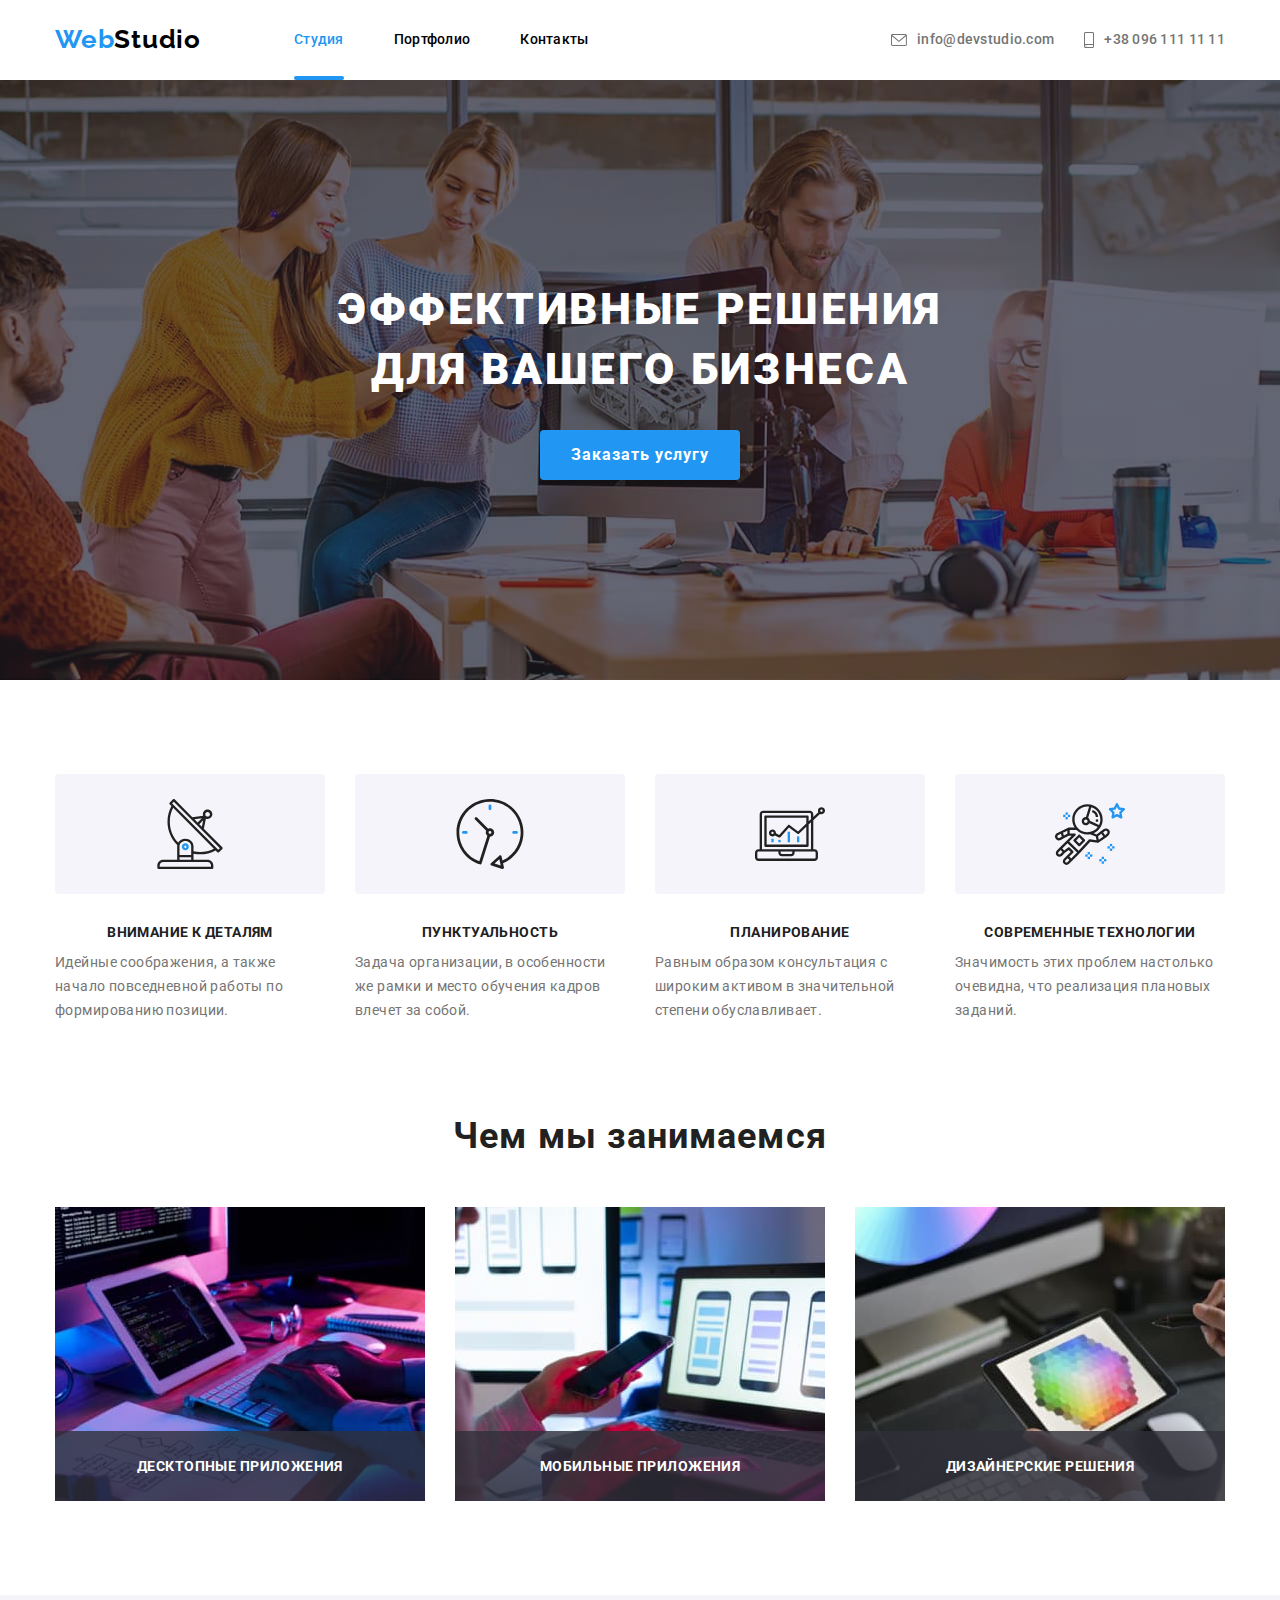
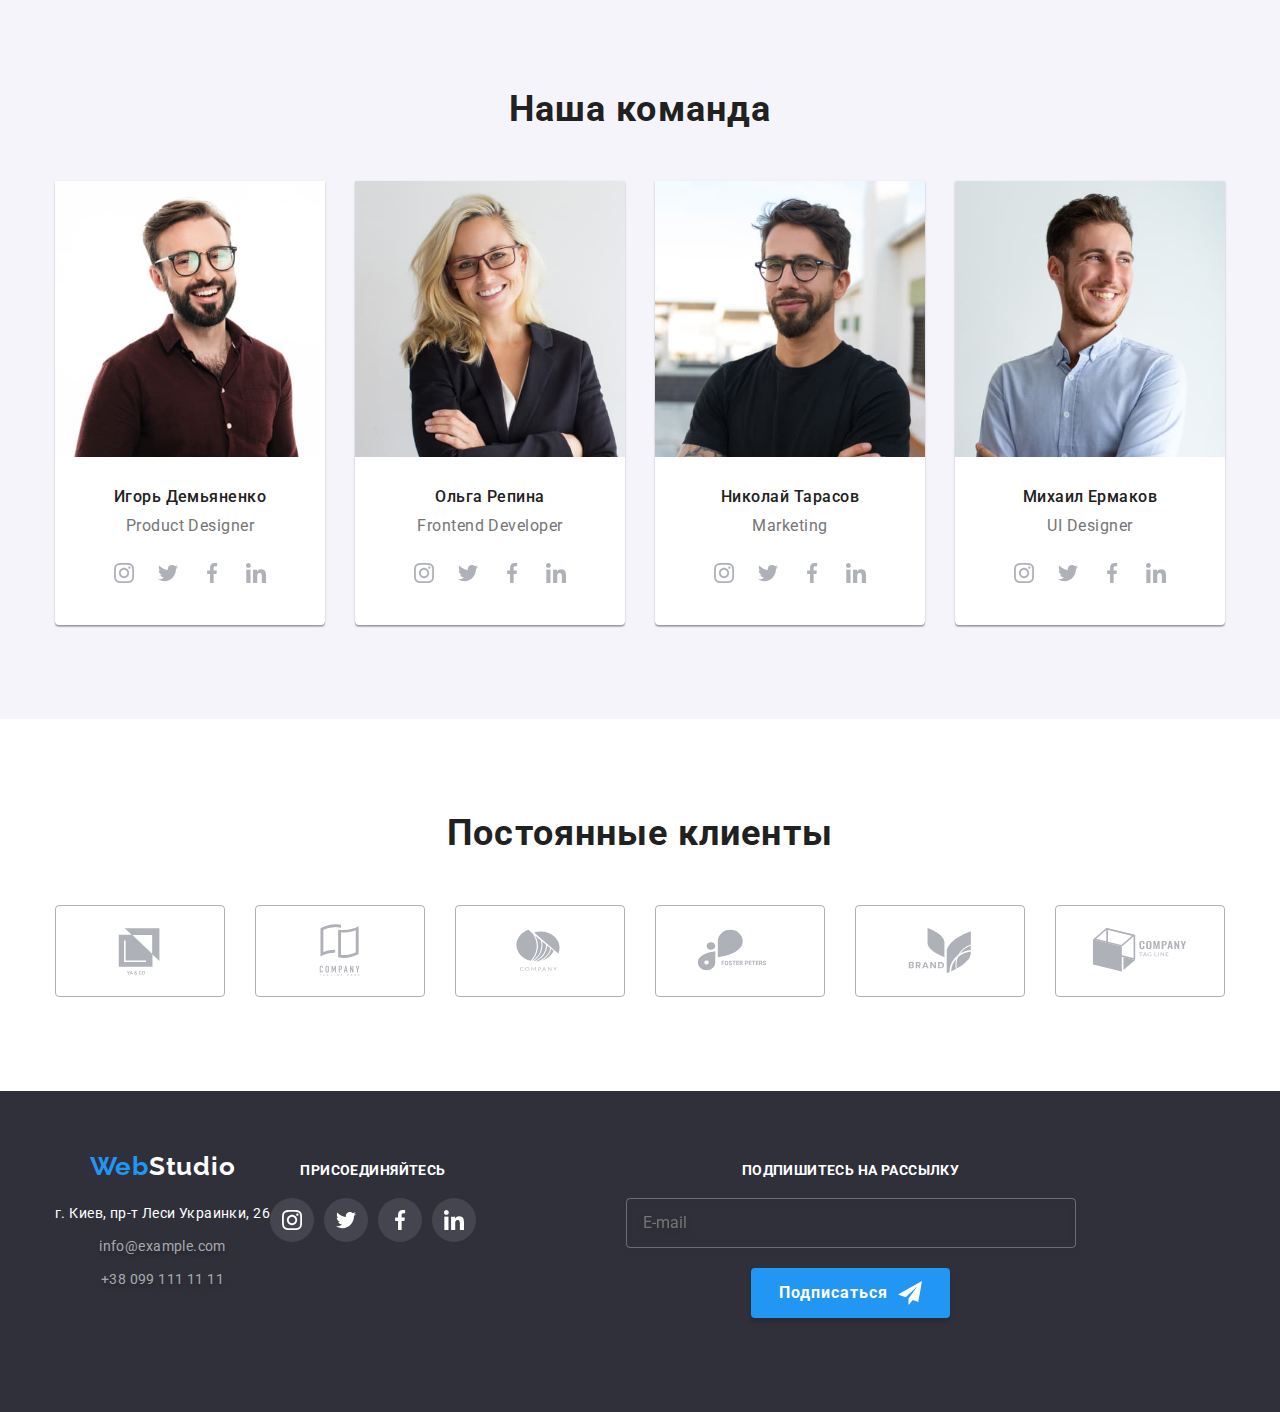
==== commit ac0a9065: "added tablet footer" ====
--- a/index.html
+++ b/index.html
@@ -85,7 +85,7 @@
       <section class="hero">
         <div class="container">
           <h1 class="hero__title">Эффективные решения для вашего бизнеса</h1>
-          <button type="button" class="hero__btn" data-modal-open>Заказать услугу</button>
+          <button type="button" class="hero__btn hero__btn--text" data-modal-open>Заказать услугу</button>
         </div>
       </section>
       <!-- feature-section -->
--- a/css/main.min.css
+++ b/css/main.min.css
@@ -1 +1 @@
-body{font-family:"Roboto",sans-serif;background:var(--typical-white-color);font-size:14px}.list{list-style-type:none}.link{text-decoration:none;color:#000}p,h1,h2,h3,h4,h5,h6{margin:0}ul{padding-left:0;margin:0}.container{width:100%;padding-left:15px;padding-right:15px;margin-left:auto;margin-right:auto}@media screen and (min-width: 480px){.container{max-width:480px}}@media screen and (min-width: 768px){.container{max-width:768px}}@media screen and (min-width: 1200px){.container{max-width:1200px}}.logo{font-family:"Raleway";font-weight:700;font-size:24px;line-height:1.16;letter-spacing:.03em;padding-top:16px;padding-bottom:16px}@media screen and (min-width: 768px){.logo{margin-right:88px}}@media screen and (min-width: 1200px){.logo{font-size:26px;line-height:1.19px;margin-right:93px;padding-top:24px;padding-bottom:24px}}.logo--header{color:#2196f3}.logo--footer{color:#fff}.section{padding-top:60px;padding-bottom:60px}@media screen and (min-width: 1200px){.section{padding-top:94px;padding-bottom:94px}}.title{font-weight:700;font-size:28px;line-height:1.17;text-align:center;letter-spacing:.03em;color:#212121;margin-bottom:30px}@media screen and (min-width: 1140px){.title{font-size:36px;line-height:1.16;margin-bottom:50px}}.backdrop{position:fixed;top:0;left:0;width:100%;height:100%;background:rgba(0,0,0,.2);transition-property:opacity,visibility;transition-duration:var(--typical-time-transition);transition-timing-function:var(--typical-cubic-bezier)}.menu__button{display:inline-block;margin:0;padding:0;border:none;background-color:rgba(0,0,0,0)}@media screen and (min-width: 768px){.menu__button{display:none}}.menu__button--icon:hover{fill:#2196f3}.menu__button--icon:focus{fill:#2196f3}.menu__button .menu__button--iconclose{display:none}.menu__button.is-open .menu__button--iconclose{display:block}.menu__button.is-open .menu__button--iconmenu{display:none}.menu__container{background-color:#fff}@media screen and (max-width: 768px){.menu__container{display:none;position:absolute;top:100%;left:0;width:100%}.menu__container.is-open{display:block}}@media screen and (min-width: 768px){.menu__container{display:flex;justify-content:space-between;flex-grow:1}}.nav{margin-right:auto}@media screen and (min-width: 768px){.nav__list{display:flex}}.nav__item{font-weight:500;font-size:40px;line-height:1.175;letter-spacing:.02em;color:#212121}@media screen and (min-width: 768px){.nav__item{font-weight:500;font-size:14px;line-height:1.14;letter-spacing:.02em}.nav__item:not(:last-child){margin-right:50px}}.nav__item .link.current{color:var(--main-color)}.nav__link{padding-top:32px;padding-bottom:32px;display:block;color:var(--header-logo-color);transition-property:color;transition-duration:var(--typical-time-transition);transition-timing-function:var(--typical-cubic-bezier)}.nav__link:focus{color:var(--main-color)}.nav__link:hover{color:var(--main-color)}.current{position:relative}@media screen and (min-width: 768px){.current::after{content:"";position:absolute;bottom:0;display:block;width:100%;height:4px;background-color:var(--main-color);border-radius:2px}}@media screen and (min-width: 768px){.contacts{display:flex;justify-content:space-between;align-items:center}}@media screen and (min-width: 768px){.connect{flex-direction:column;align-items:center}}@media screen and (min-width: 1199px){.connect{display:flex;flex-direction:row;align-items:center}}@media screen and (min-width: 768px){.connect__list:not(:last-child){margin-bottom:8px}}@media screen and (min-width: 768px)and (min-width: 1199px){.connect__list:not(:last-child){margin-right:30px;margin-bottom:0px}}.connect__link{font-weight:500;font-size:12px;line-height:1.16;letter-spacing:.02em;color:var(--header-contact-color);display:flex;transition-property:color,fill;transition-duration:var(--typical-time-transition);transition-timing-function:var(--typical-cubic-bezier)}@media screen and (min-width: 768px){.connect__link{display:block}}@media screen and (min-width: 1199px){.connect__link{padding-bottom:32px;padding-top:32px;display:flex;justify-content:center;align-items:center;font-size:14px;line-height:1.14}}.connect__link:hover{color:var(--main-color);fill:var(--main-color)}.connect__link:focus{color:var(--main-color)}.connect__icon{margin-right:10px;display:inline-block;align-self:center;fill:currentColor}.header{position:relative}.header__container{display:flex;align-items:center;justify-content:space-between}.feature__list{margin-bottom:-30px}@media screen and (min-width: 768px){.feature__list{display:flex;flex-wrap:wrap;margin-left:-30px}}.feature__item{margin-bottom:30px}@media screen and (min-width: 768px){.feature__item{width:calc(50% - 30px);margin-left:30px}}@media screen and (min-width: 1140px){.feature__item{width:calc(25% - 30px)}}.feature__item--icon{display:flex;justify-content:center;align-items:center;width:450px;height:120px;background:#f5f4fa;border-radius:4px;margin-bottom:30px}@media screen and (min-width: 768px){.feature__item--icon{width:354px}}@media screen and (min-width: 1140px){.feature__item--icon{width:270px}}.feature__item--text{font-weight:400;font-size:14px;line-height:24px;letter-spacing:.03em;color:#757575}.feature__item--title{font-weight:700;font-size:14px;line-height:16px;text-align:center;letter-spacing:.03em;text-transform:uppercase;color:#212121;margin-bottom:10px}.about{background-color:fff;display:flex;padding-bottom:94px}@media screen and (max-width: 1139px){.about{display:none}}.about__img{display:block;max-width:100%;height:auto}.about__item{position:relative}.about__item:not(:last-child){margin-right:30px}.about__list{display:flex}.about__text{position:absolute;display:flex;align-items:center;justify-content:center;bottom:0;height:70px;width:100%;font-style:normal;font-weight:700;font-size:14px;line-height:16px;text-align:center;letter-spacing:.03em;text-transform:uppercase;color:#fff;background:rgba(47,48,58,.8)}.team{background-color:#f5f4fa}.team__item{background:#fff;box-shadow:0px 1px 3px rgba(0,0,0,.12),0px 1px 1px rgba(0,0,0,.14),0px 2px 1px rgba(0,0,0,.2);border-radius:0px 0px 4px 4px;margin-bottom:30px}@media screen and (min-width: 768px){.team__item{width:calc(50% - 30px);margin-left:30px}}@media screen and (min-width: 1140px){.team__item{width:calc(25% - 30px)}}.team__item--img{display:block;width:100%;height:auto}.team__list{margin-bottom:-30px}@media screen and (min-width: 768px){.team__list{display:flex;flex-wrap:wrap;margin-left:-30px}}.team__row{padding-top:30px;padding-bottom:30px}.team__subtitle{font-weight:500;font-size:16px;line-height:19px;text-align:center;letter-spacing:.03em;color:#212121;margin-bottom:10px}.team__text{font-weight:400;font-size:16px;line-height:19px;text-align:center;letter-spacing:.03em;color:#757575;margin-bottom:16px}.team-soc__link{display:flex;justify-content:center;align-items:center;width:44px;height:44px;border-radius:50%;background-color:#fff;fill:#afb1b8;transition-property:fill,background-color;transition-duration:var(--typical-time-transition);transition-timing-function:var(--typical-cubic-bezier)}.team-soc__link:hover{background-color:#2196f3;fill:#fff}.team-soc__link:focus{background-color:#2196f3;fill:#fff}.team-soc__list{display:flex;justify-content:center}.client__item{width:calc(50% - 30px);margin-bottom:30px;margin-left:30px}@media screen and (min-width: 768px){.client__item{width:calc(33.3333333333% - 30px)}}@media screen and (min-width: 1140px){.client__item{width:calc(16.6666666667% - 30px)}}.client__link{display:flex;align-items:center;justify-content:center;width:210px;height:92px;border:1px solid #afb1b8;box-sizing:border-box;border-radius:4px;fill:#afb1b8}@media screen and (min-width: 768px){.client__link{width:226px}}@media screen and (min-width: 1140px){.client__link{width:170px}}.client__link:hover{border:1px solid #2196f3;fill:#2196f3}.client__link:focus{border:1px solid #2196f3;fill:#2196f3}.client__list{display:flex;flex-wrap:wrap;margin-bottom:-30px;margin-left:-30px}.footer{background:var(--footer-background-color);padding-top:60px;padding-bottom:60px}.footer__container{display:flex;align-items:baseline}.footer__contact{margin-right:70px}.footer__logo{font-family:"Raleway";font-size:26px;line-height:1.19;letter-spacing:.03em;color:var(--typical-white-color);margin-bottom:20px;display:block}.footer__logo--color{color:var(--main-color)}.footer__address{display:block;font-style:normal;font-size:14px;line-height:1.71;letter-spacing:.03em;color:var(--typical-white-color)}.address__list:not(:last-child){margin-bottom:9px}.address__list--link{font-size:14px;line-height:1.71;letter-spacing:.03em;color:rgba(255,255,255,.6);text-shadow:0px 4px 4px rgba(0,0,0,.25);transition-property:color;transition-duration:var(--typical-time-transition);transition-timing-function:var(--typical-cubic-bezier)}.address__list--link:hover{color:var(--main-color)}.address__list--link:focus{color:var(--main-color)}.soc__column{margin-right:auto}.soc__title{font-weight:700;font-size:14px;line-height:16px;letter-spacing:.03em;text-transform:uppercase;color:var(--typical-white-color)}.soc__list{display:flex;margin-top:20px}.soc__item:not(:last-child){margin-right:10px}.soc__link{display:flex;width:44px;height:44px;border-radius:50%;background:rgba(255,255,255,.1);justify-content:center;align-items:center;fill:var(--typical-white-color);transition-property:background;transition-duration:var(--typical-time-transition);transition-timing-function:var(--typical-cubic-bezier)}.soc__link:hover{background-color:var(--main-color)}.soc__link:focus{background-color:var(--main-color)}.subscribe__title{display:block;font-weight:700;font-size:14px;margin-bottom:20px;line-height:16px;letter-spacing:.03em;text-transform:uppercase;color:var(--typical-white-color)}.subscribe__form{display:flex}.subscribe__input{width:358px;font-size:16px;padding:15px 0px 15px 16px;border:1px solid rgba(255,255,255,.3);box-sizing:border-box;filter:drop-shadow(0px 4px 4px rgba(0, 0, 0, 0.15));border-radius:4px;background-color:rgba(0,0,0,0);margin-right:12px;color:var(--typical-white-color)}.subscribe__btn{background:var(--main-color);box-shadow:0px 4px 4px rgba(0,0,0,.15);border-radius:4px;font-weight:700;font-size:16px;line-height:30px;display:flex;align-items:center;text-align:center;letter-spacing:.06em;padding:10px 28px;color:var(--typical-white-color);border:none;cursor:pointer}.subscribe__btn--icon{margin-left:10px}.is-hidden{visibility:hidden;opacity:0;pointer-events:none}.is-hidden .modal{transform:translate(-50%, -50%) scale(1)}.modal{position:absolute;top:50%;left:50%;min-width:528px;min-height:581px;background:var(--typical-white-color);box-shadow:0px 1px 3px rgba(0,0,0,.12),0px 1px 1px rgba(0,0,0,.14),0px 2px 1px rgba(0,0,0,.2);border-radius:4px;transition-property:transform;transition-duration:var(--typical-time-transition);transition-timing-function:var(--typical-cubic-bezier);transform:translate(-50%, -50%) scale(1);padding:40px}.modal-btn-exit{position:absolute;display:flex;justify-content:center;align-items:center;top:8px;right:8px;width:30px;height:30px;border-radius:50%;background:var(--typical-white-color);border:1px solid rgba(0,0,0,.1);box-sizing:border-box;transition-property:fill;transition-duration:var(--typical-time-transition);transition-timing-function:var(--typical-cubic-bezier)}.modal-btn-exit:hover .modal-icon-exit{fill:var(--main-color)}.modal-btn-exit:focus .modal-icon-exit{fill:var(--main-color)}.modal-title{font-weight:700;font-size:20px;line-height:23px;text-align:center;letter-spacing:.03em;color:var(--modal-title-color);margin-bottom:12px}.modal-label{font-weight:400;font-size:12px;line-height:14px;letter-spacing:.01em;color:var(--modal-label-color);margin-bottom:4px;display:block}.modal-input{width:100%;height:40px;padding-left:40px;border:1px solid rgba(33,33,33,.2);box-sizing:border-box;border-radius:4px;outline:none;transition-property:border-color;transition-duration:var(--typical-time-transition);transition-timing-function:var(--typical-cubic-bezier)}.modal-input:focus{border-color:var(--main-color)}.modal-input:focus+.modal-icon{fill:var(--main-color)}.modal-text{width:100%;height:120px;padding:12px 16px;resize:none;outline:none;border:1px solid rgba(33,33,33,.2);box-sizing:border-box;border-radius:4px;font-weight:400;line-height:14px;letter-spacing:.01em;transition-property:border-color;transition-duration:var(--typical-time-transition);transition-timing-function:var(--typical-cubic-bezier)}.modal-text:focus{border-color:var(--main-color)}.modal-input-wrap{position:relative}.modal-icon{position:absolute;left:10px;top:50%;transform:translateY(-50%);transition-property:fill;transition-duration:var(--typical-time-transition);transition-timing-function:var(--typical-cubic-bezier)}.modal-field{margin-bottom:10px}.modal-textarea{margin-bottom:20px}.check-text{font-weight:400;font-size:14px;line-height:24px;letter-spacing:.03em;color:var(--modal-label-color);display:flex;align-items:center;transition-property:background-color;transition-duration:var(--typical-time-transition);transition-timing-function:var(--typical-cubic-bezier)}.check-text span{width:16px;height:15px;border:2px solid #212121;border-radius:3px;margin-right:8px;display:flex;align-items:center;justify-content:center}.check-icon{fill:rgba(0,0,0,0);transition-property:border-color,fill;transition-duration:var(--typical-time-transition);transition-timing-function:var(--typical-cubic-bezier)}.input-check:focus+.check-text span{border-color:var(--main-color)}.input-check:checked+.check-text span{background-color:var(--main-color);border:none}.input-check:checked+.check-text .check-icon{fill:var(--typical-white-color)}.modal-checkbox{display:flex;align-items:center;justify-content:center;margin-bottom:30px}.check-link{font-weight:400;font-size:14px;line-height:24px;letter-spacing:.03em;text-decoration-line:underline;color:var(--main-color)}.send-btn{display:flex;justify-content:center;align-items:center;margin-left:auto;margin-right:auto;width:200px;height:50px;font-weight:700;font-size:16px;line-height:30px;letter-spacing:.06em;color:var(--typical-white-color);background:var(--main-color);box-shadow:0px 4px 4px rgba(0,0,0,.15);border-radius:4px;border:none;cursor:pointer;transition-property:background,box-shadow;transition-duration:var(--typical-time-transition);transition-timing-function:var(--typical-cubic-bezier)}.send-btn:hover{background:var(--btn-send-color)}.hero{text-align:center;padding-top:118px;padding-bottom:118px;background-image:linear-gradient(rgba(47, 48, 58, 0.4), rgba(47, 48, 58, 0.4)),url(../images/hero_mobile.jpg);background-repeat:no-repeat;background-position:center;background-size:cover}@media screen and (min-device-pixel-ratio: 2),screen and (min-resolution: 192dpi),screen and (min-resolution: 2dppx){.hero{background-image:linear-gradient(rgba(47, 48, 58, 0.4), rgba(47, 48, 58, 0.4)),url(../images/hero_mobile_x2.jpg)}}@media screen and (min-width: 768px){.hero{background-image:linear-gradient(rgba(47, 48, 58, 0.4), rgba(47, 48, 58, 0.4)),url(../images/hero_tablet.jpg)}}@media screen and (min-width: 768px)and (min-device-pixel-ratio: 2),screen and (min-width: 768px)and (min-resolution: 192dpi),screen and (min-width: 768px)and (min-resolution: 2dppx){.hero{background-image:linear-gradient(rgba(47, 48, 58, 0.4), rgba(47, 48, 58, 0.4)),url(../images/hero_tablet_x2.jpg)}}@media screen and (min-width: 1200px){.hero{padding-top:200px;padding-bottom:200px;background-image:linear-gradient(rgba(47, 48, 58, 0.4), rgba(47, 48, 58, 0.4)),url(../images/hero_pc.jpg)}}@media screen and (min-width: 1200px)and (min-device-pixel-ratio: 2),screen and (min-width: 1200px)and (min-resolution: 192dpi),screen and (min-width: 1200px)and (min-resolution: 2dppx){.hero{background-image:linear-gradient(rgba(47, 48, 58, 0.4), rgba(47, 48, 58, 0.4)),url(../images/hero_pc_x2.jpg)}}.hero__btn{width:200px;height:50px;background:#2196f3;box-shadow:0px 4px 4px rgba(0,0,0,.15);border-radius:4px;cursor:pointer;border:none;align-items:center;text-align:center;letter-spacing:.06em;color:#fff}.hero__btn:hover{background:#188ce8}.hero__btn:focus{background:#188ce8}.hero__title{width:360px;font-weight:900;font-size:26px;line-height:1.61;text-align:center;letter-spacing:.06em;text-transform:uppercase;color:#fff;margin-left:auto;margin-right:auto;margin-bottom:30px}@media screen and (min-width: 1200px){.hero__title{width:696px;font-size:44px;line-height:1.36}}.visually-hidden{position:absolute;width:1px;height:1px;margin:-1px;border:0;padding:0;white-space:nowrap;clip-path:inset(100%);clip:rect(0 0 0 0);overflow:hidden}:root{--main-color: #2196f3;--header-logo-color: #000000;--typical-white-color: #ffffff;--header-nav-color: #212121;--header-contact-color: #757575;--banner-background-color: #2f303a;--btn-hover: #188ce8;--title-color: #212121;--team-text-color: #757575;--filter-btn-background: #f5f4fa;--filter-btn-text: #212121;--portfolio-title-color: #212121;--portfolio-text-color: #757575;--feature-icons-color: #f5f4fa;--team-background-color: #f5f4fa;--footer-background-color: #2f303a;--fillteam-color: #afb1b8;--btn-send-color: #188ce8;--modal-label-color: #757575;--modal-title-color: #212121;--typical-margin: 30px;--typical-time-transition: 250ms;--typical-cubic-bezier: cubic-bezier (0.4, 0, 0.2, 1)}/*# sourceMappingURL=main.min.css.map */+body{font-family:"Roboto",sans-serif;background:var(--typical-white-color);font-size:14px}.list{list-style-type:none}.link{text-decoration:none;color:#000}p,h1,h2,h3,h4,h5,h6{margin:0}ul{padding-left:0;margin:0}.container{width:100%;padding-left:15px;padding-right:15px;margin-left:auto;margin-right:auto}@media screen and (min-width: 480px){.container{max-width:480px}}@media screen and (min-width: 768px){.container{max-width:768px}}@media screen and (min-width: 1200px){.container{max-width:1200px}}.logo{font-family:"Raleway";font-weight:700;font-size:24px;line-height:1.16;letter-spacing:.03em;padding-top:16px;padding-bottom:16px}@media screen and (min-width: 768px){.logo{margin-right:88px}}@media screen and (min-width: 1200px){.logo{font-size:26px;line-height:1.19px;margin-right:93px;padding-top:24px;padding-bottom:24px}}.logo--header{color:#2196f3}.logo--footer{color:#fff}.section{padding-top:60px;padding-bottom:60px}@media screen and (min-width: 1200px){.section{padding-top:94px;padding-bottom:94px}}.title{font-weight:700;font-size:28px;line-height:1.17;text-align:center;letter-spacing:.03em;color:#212121;margin-bottom:30px}@media screen and (min-width: 1140px){.title{font-size:36px;line-height:1.16;margin-bottom:50px}}.backdrop{position:fixed;top:0;left:0;width:100%;height:100%;background:rgba(0,0,0,.2);transition-property:opacity,visibility;transition-duration:var(--typical-time-transition);transition-timing-function:var(--typical-cubic-bezier)}.menu__button{display:inline-block;margin:0;padding:0;border:none;background-color:rgba(0,0,0,0)}@media screen and (min-width: 768px){.menu__button{display:none}}.menu__button--icon:hover{fill:#2196f3}.menu__button--icon:focus{fill:#2196f3}.menu__button .menu__button--iconclose{display:none}.menu__button.is-open .menu__button--iconclose{display:block}.menu__button.is-open .menu__button--iconmenu{display:none}.menu__container{background-color:#fff}@media screen and (max-width: 768px){.menu__container{display:none;position:absolute;top:100%;left:0;width:100%}.menu__container.is-open{display:block}}@media screen and (min-width: 768px){.menu__container{display:flex;justify-content:space-between;flex-grow:1}}.nav{margin-right:auto}@media screen and (min-width: 768px){.nav__list{display:flex}}.nav__item{font-weight:500;font-size:40px;line-height:1.175;letter-spacing:.02em;color:#212121}@media screen and (min-width: 768px){.nav__item{font-weight:500;font-size:14px;line-height:1.14;letter-spacing:.02em}.nav__item:not(:last-child){margin-right:50px}}.nav__item .link.current{color:var(--main-color)}.nav__link{padding-top:32px;padding-bottom:32px;display:block;color:var(--header-logo-color);transition-property:color;transition-duration:var(--typical-time-transition);transition-timing-function:var(--typical-cubic-bezier)}.nav__link:focus{color:var(--main-color)}.nav__link:hover{color:var(--main-color)}.current{position:relative}@media screen and (min-width: 768px){.current::after{content:"";position:absolute;bottom:0;display:block;width:100%;height:4px;background-color:var(--main-color);border-radius:2px}}@media screen and (min-width: 768px){.contacts{display:flex;justify-content:space-between;align-items:center}}@media screen and (min-width: 768px){.connect{flex-direction:column;align-items:center}}@media screen and (min-width: 1199px){.connect{display:flex;flex-direction:row;align-items:center}}@media screen and (min-width: 768px){.connect__list:not(:last-child){margin-bottom:8px}}@media screen and (min-width: 768px)and (min-width: 1199px){.connect__list:not(:last-child){margin-right:30px;margin-bottom:0px}}.connect__link{font-weight:500;font-size:12px;line-height:1.16;letter-spacing:.02em;color:var(--header-contact-color);display:flex;transition-property:color,fill;transition-duration:var(--typical-time-transition);transition-timing-function:var(--typical-cubic-bezier)}@media screen and (min-width: 768px){.connect__link{display:block}}@media screen and (min-width: 1199px){.connect__link{padding-bottom:32px;padding-top:32px;display:flex;justify-content:center;align-items:center;font-size:14px;line-height:1.14}}.connect__link:hover{color:var(--main-color);fill:var(--main-color)}.connect__link:focus{color:var(--main-color)}.connect__icon{margin-right:10px;display:inline-block;align-self:center;fill:currentColor}.header{position:relative}.header__container{display:flex;align-items:center;justify-content:space-between}.feature__list{margin-bottom:-30px}@media screen and (min-width: 768px){.feature__list{display:flex;flex-wrap:wrap;margin-left:-30px}}.feature__item{margin-bottom:30px}@media screen and (min-width: 768px){.feature__item{width:calc(50% - 30px);margin-left:30px}}@media screen and (min-width: 1140px){.feature__item{width:calc(25% - 30px)}}.feature__item--icon{display:flex;justify-content:center;align-items:center;width:450px;height:120px;background:#f5f4fa;border-radius:4px;margin-bottom:30px}@media screen and (min-width: 768px){.feature__item--icon{width:354px}}@media screen and (min-width: 1140px){.feature__item--icon{width:270px}}.feature__item--text{font-weight:400;font-size:14px;line-height:24px;letter-spacing:.03em;color:#757575}.feature__item--title{font-weight:700;font-size:14px;line-height:16px;text-align:center;letter-spacing:.03em;text-transform:uppercase;color:#212121;margin-bottom:10px}.about{background-color:fff;display:flex;padding-bottom:94px}@media screen and (max-width: 1199px){.about{display:none}}.about__img{display:block;max-width:100%;height:auto}.about__item{position:relative}.about__item:not(:last-child){margin-right:30px}.about__list{display:flex}.about__text{position:absolute;display:flex;align-items:center;justify-content:center;bottom:0;height:70px;width:100%;font-style:normal;font-weight:700;font-size:14px;line-height:16px;text-align:center;letter-spacing:.03em;text-transform:uppercase;color:#fff;background:rgba(47,48,58,.8)}.team{background-color:#f5f4fa}.team__item{background:#fff;box-shadow:0px 1px 3px rgba(0,0,0,.12),0px 1px 1px rgba(0,0,0,.14),0px 2px 1px rgba(0,0,0,.2);border-radius:0px 0px 4px 4px;margin-bottom:30px}@media screen and (min-width: 768px){.team__item{width:calc(50% - 30px);margin-left:30px}}@media screen and (min-width: 1140px){.team__item{width:calc(25% - 30px)}}.team__item--img{display:block;width:100%;height:auto}.team__list{margin-bottom:-30px}@media screen and (min-width: 768px){.team__list{display:flex;flex-wrap:wrap;margin-left:-30px}}.team__row{padding-top:30px;padding-bottom:30px}.team__subtitle{font-weight:500;font-size:16px;line-height:19px;text-align:center;letter-spacing:.03em;color:#212121;margin-bottom:10px}.team__text{font-weight:400;font-size:16px;line-height:19px;text-align:center;letter-spacing:.03em;color:#757575;margin-bottom:16px}.team-soc__link{display:flex;justify-content:center;align-items:center;width:44px;height:44px;border-radius:50%;background-color:#fff;fill:#afb1b8;transition-property:fill,background-color;transition-duration:var(--typical-time-transition);transition-timing-function:var(--typical-cubic-bezier)}.team-soc__link:hover{background-color:#2196f3;fill:#fff}.team-soc__link:focus{background-color:#2196f3;fill:#fff}.team-soc__list{display:flex;justify-content:center}.client__item{width:calc(50% - 30px);margin-bottom:30px;margin-left:30px}@media screen and (min-width: 768px){.client__item{width:calc(33.3333333333% - 30px)}}@media screen and (min-width: 1140px){.client__item{width:calc(16.6666666667% - 30px)}}.client__link{display:flex;align-items:center;justify-content:center;width:210px;height:92px;border:1px solid #afb1b8;box-sizing:border-box;border-radius:4px;fill:#afb1b8}@media screen and (min-width: 768px){.client__link{width:226px}}@media screen and (min-width: 1140px){.client__link{width:170px}}.client__link:hover{border:1px solid #2196f3;fill:#2196f3}.client__link:focus{border:1px solid #2196f3;fill:#2196f3}.client__list{display:flex;flex-wrap:wrap;margin-bottom:-30px;margin-left:-30px}.footer{background:var(--footer-background-color);padding-top:60px;padding-bottom:60px}.footer__container{text-align:center}@media screen and (min-width: 768px){.footer__container{display:flex;flex-wrap:wrap;justify-content:space-around;align-items:baseline}}.footer__contact{margin-bottom:60px}.footer__logo{display:block;font-family:"Raleway";font-weight:700;font-size:24px;line-height:1.16;letter-spacing:.03em;margin-bottom:20px;color:var(--typical-white-color)}@media screen and (min-width: 768px){.footer__logo{font-size:26px;line-height:1.19;letter-spacing:.03em}}.footer__logo--color{color:var(--main-color)}.footer__address{display:block;font-style:normal;font-size:14px;line-height:1.71;letter-spacing:.03em;color:var(--typical-white-color)}.address__list:not(:last-child){margin-bottom:9px}.address__list--link{font-size:14px;line-height:1.71;letter-spacing:.03em;color:rgba(255,255,255,.6);text-shadow:0px 4px 4px rgba(0,0,0,.25);transition-property:color;transition-duration:var(--typical-time-transition);transition-timing-function:var(--typical-cubic-bezier)}.address__list--link:hover{color:var(--main-color)}.address__list--link:focus{color:var(--main-color)}.soc__column{margin-bottom:60px}.soc__title{font-weight:700;font-size:14px;line-height:16px;letter-spacing:.03em;text-transform:uppercase;color:var(--typical-white-color)}.soc__list{display:flex;margin-top:20px;justify-content:center}.soc__item:not(:last-child){margin-right:10px}.soc__link{display:flex;width:44px;height:44px;border-radius:50%;background:rgba(255,255,255,.1);justify-content:center;align-items:center;fill:var(--typical-white-color);transition-property:background;transition-duration:var(--typical-time-transition);transition-timing-function:var(--typical-cubic-bezier)}.soc__link:hover{background-color:var(--main-color)}.soc__link:focus{background-color:var(--main-color)}.subscribe{margin-left:auto;margin-right:auto}.subscribe__title{display:block;font-weight:700;font-size:14px;margin-bottom:20px;line-height:16px;letter-spacing:.03em;text-transform:uppercase;color:var(--typical-white-color)}.subscribe__input{display:block;width:100%;font-size:16px;padding:15px 0px 15px 16px;border:1px solid rgba(255,255,255,.3);box-sizing:border-box;filter:drop-shadow(0px 4px 4px rgba(0, 0, 0, 0.15));border-radius:4px;background-color:rgba(0,0,0,0);margin-bottom:20px;color:var(--typical-white-color)}@media screen and (min-width: 768px){.subscribe__input{width:450px}}.subscribe__btn{background:var(--main-color);box-shadow:0px 4px 4px rgba(0,0,0,.15);border-radius:4px;font-weight:700;font-size:16px;line-height:30px;display:inline-flex;align-items:center;text-align:center;letter-spacing:.06em;padding:10px 28px;color:var(--typical-white-color);border:none;cursor:pointer}.subscribe__btn--icon{margin-left:10px}.is-hidden{visibility:hidden;opacity:0;pointer-events:none}.is-hidden .modal{transform:translate(-50%, -50%) scale(1)}.modal{position:absolute;top:50%;left:50%;min-width:528px;min-height:581px;background:var(--typical-white-color);box-shadow:0px 1px 3px rgba(0,0,0,.12),0px 1px 1px rgba(0,0,0,.14),0px 2px 1px rgba(0,0,0,.2);border-radius:4px;transition-property:transform;transition-duration:var(--typical-time-transition);transition-timing-function:var(--typical-cubic-bezier);transform:translate(-50%, -50%) scale(1);padding:40px}.modal-btn-exit{position:absolute;display:flex;justify-content:center;align-items:center;top:8px;right:8px;width:30px;height:30px;border-radius:50%;background:var(--typical-white-color);border:1px solid rgba(0,0,0,.1);box-sizing:border-box;transition-property:fill;transition-duration:var(--typical-time-transition);transition-timing-function:var(--typical-cubic-bezier)}.modal-btn-exit:hover .modal-icon-exit{fill:var(--main-color)}.modal-btn-exit:focus .modal-icon-exit{fill:var(--main-color)}.modal-title{font-weight:700;font-size:20px;line-height:23px;text-align:center;letter-spacing:.03em;color:var(--modal-title-color);margin-bottom:12px}.modal-label{font-weight:400;font-size:12px;line-height:14px;letter-spacing:.01em;color:var(--modal-label-color);margin-bottom:4px;display:block}.modal-input{width:100%;height:40px;padding-left:40px;border:1px solid rgba(33,33,33,.2);box-sizing:border-box;border-radius:4px;outline:none;transition-property:border-color;transition-duration:var(--typical-time-transition);transition-timing-function:var(--typical-cubic-bezier)}.modal-input:focus{border-color:var(--main-color)}.modal-input:focus+.modal-icon{fill:var(--main-color)}.modal-text{width:100%;height:120px;padding:12px 16px;resize:none;outline:none;border:1px solid rgba(33,33,33,.2);box-sizing:border-box;border-radius:4px;font-weight:400;line-height:14px;letter-spacing:.01em;transition-property:border-color;transition-duration:var(--typical-time-transition);transition-timing-function:var(--typical-cubic-bezier)}.modal-text:focus{border-color:var(--main-color)}.modal-input-wrap{position:relative}.modal-icon{position:absolute;left:10px;top:50%;transform:translateY(-50%);transition-property:fill;transition-duration:var(--typical-time-transition);transition-timing-function:var(--typical-cubic-bezier)}.modal-field{margin-bottom:10px}.modal-textarea{margin-bottom:20px}.check-text{font-weight:400;font-size:14px;line-height:24px;letter-spacing:.03em;color:var(--modal-label-color);display:flex;align-items:center;transition-property:background-color;transition-duration:var(--typical-time-transition);transition-timing-function:var(--typical-cubic-bezier)}.check-text span{width:16px;height:15px;border:2px solid #212121;border-radius:3px;margin-right:8px;display:flex;align-items:center;justify-content:center}.check-icon{fill:rgba(0,0,0,0);transition-property:border-color,fill;transition-duration:var(--typical-time-transition);transition-timing-function:var(--typical-cubic-bezier)}.input-check:focus+.check-text span{border-color:var(--main-color)}.input-check:checked+.check-text span{background-color:var(--main-color);border:none}.input-check:checked+.check-text .check-icon{fill:var(--typical-white-color)}.modal-checkbox{display:flex;align-items:center;justify-content:center;margin-bottom:30px}.check-link{font-weight:400;font-size:14px;line-height:24px;letter-spacing:.03em;text-decoration-line:underline;color:var(--main-color)}.send-btn{display:flex;justify-content:center;align-items:center;margin-left:auto;margin-right:auto;width:200px;height:50px;font-weight:700;font-size:16px;line-height:30px;letter-spacing:.06em;color:var(--typical-white-color);background:var(--main-color);box-shadow:0px 4px 4px rgba(0,0,0,.15);border-radius:4px;border:none;cursor:pointer;transition-property:background,box-shadow;transition-duration:var(--typical-time-transition);transition-timing-function:var(--typical-cubic-bezier)}.send-btn:hover{background:var(--btn-send-color)}.hero{text-align:center;padding-top:118px;padding-bottom:118px;background-image:linear-gradient(rgba(47, 48, 58, 0.4), rgba(47, 48, 58, 0.4)),url(../images/hero_mobile.jpg);background-repeat:no-repeat;background-position:center;background-size:cover}@media screen and (min-device-pixel-ratio: 2),screen and (min-resolution: 192dpi),screen and (min-resolution: 2dppx){.hero{background-image:linear-gradient(rgba(47, 48, 58, 0.4), rgba(47, 48, 58, 0.4)),url(../images/hero_mobile_x2.jpg)}}@media screen and (min-width: 768px){.hero{background-image:linear-gradient(rgba(47, 48, 58, 0.4), rgba(47, 48, 58, 0.4)),url(../images/hero_tablet.jpg)}}@media screen and (min-width: 768px)and (min-device-pixel-ratio: 2),screen and (min-width: 768px)and (min-resolution: 192dpi),screen and (min-width: 768px)and (min-resolution: 2dppx){.hero{background-image:linear-gradient(rgba(47, 48, 58, 0.4), rgba(47, 48, 58, 0.4)),url(../images/hero_tablet_x2.jpg)}}@media screen and (min-width: 1200px){.hero{padding-top:200px;padding-bottom:200px;background-image:linear-gradient(rgba(47, 48, 58, 0.4), rgba(47, 48, 58, 0.4)),url(../images/hero_pc.jpg)}}@media screen and (min-width: 1200px)and (min-device-pixel-ratio: 2),screen and (min-width: 1200px)and (min-resolution: 192dpi),screen and (min-width: 1200px)and (min-resolution: 2dppx){.hero{background-image:linear-gradient(rgba(47, 48, 58, 0.4), rgba(47, 48, 58, 0.4)),url(../images/hero_pc_x2.jpg)}}.hero__btn{width:200px;height:50px;background:#2196f3;box-shadow:0px 4px 4px rgba(0,0,0,.15);border-radius:4px;cursor:pointer;border:none}.hero__btn:hover{background:#188ce8}.hero__btn:focus{background:#188ce8}.hero__btn--text{font-weight:700;font-size:16px;line-height:1.87;align-items:center;text-align:center;letter-spacing:.06em;color:#fff}.hero__title{width:360px;font-weight:900;font-size:26px;line-height:1.61;text-align:center;letter-spacing:.06em;text-transform:uppercase;color:#fff;margin-left:auto;margin-right:auto;margin-bottom:30px}@media screen and (min-width: 1200px){.hero__title{width:696px;font-size:44px;line-height:1.36}}.visually-hidden{position:absolute;width:1px;height:1px;margin:-1px;border:0;padding:0;white-space:nowrap;clip-path:inset(100%);clip:rect(0 0 0 0);overflow:hidden}:root{--main-color: #2196f3;--header-logo-color: #000000;--typical-white-color: #ffffff;--header-nav-color: #212121;--header-contact-color: #757575;--banner-background-color: #2f303a;--btn-hover: #188ce8;--title-color: #212121;--team-text-color: #757575;--filter-btn-background: #f5f4fa;--filter-btn-text: #212121;--portfolio-title-color: #212121;--portfolio-text-color: #757575;--feature-icons-color: #f5f4fa;--team-background-color: #f5f4fa;--footer-background-color: #2f303a;--fillteam-color: #afb1b8;--btn-send-color: #188ce8;--modal-label-color: #757575;--modal-title-color: #212121;--typical-margin: 30px;--typical-time-transition: 250ms;--typical-cubic-bezier: cubic-bezier (0.4, 0, 0.2, 1)}/*# sourceMappingURL=main.min.css.map */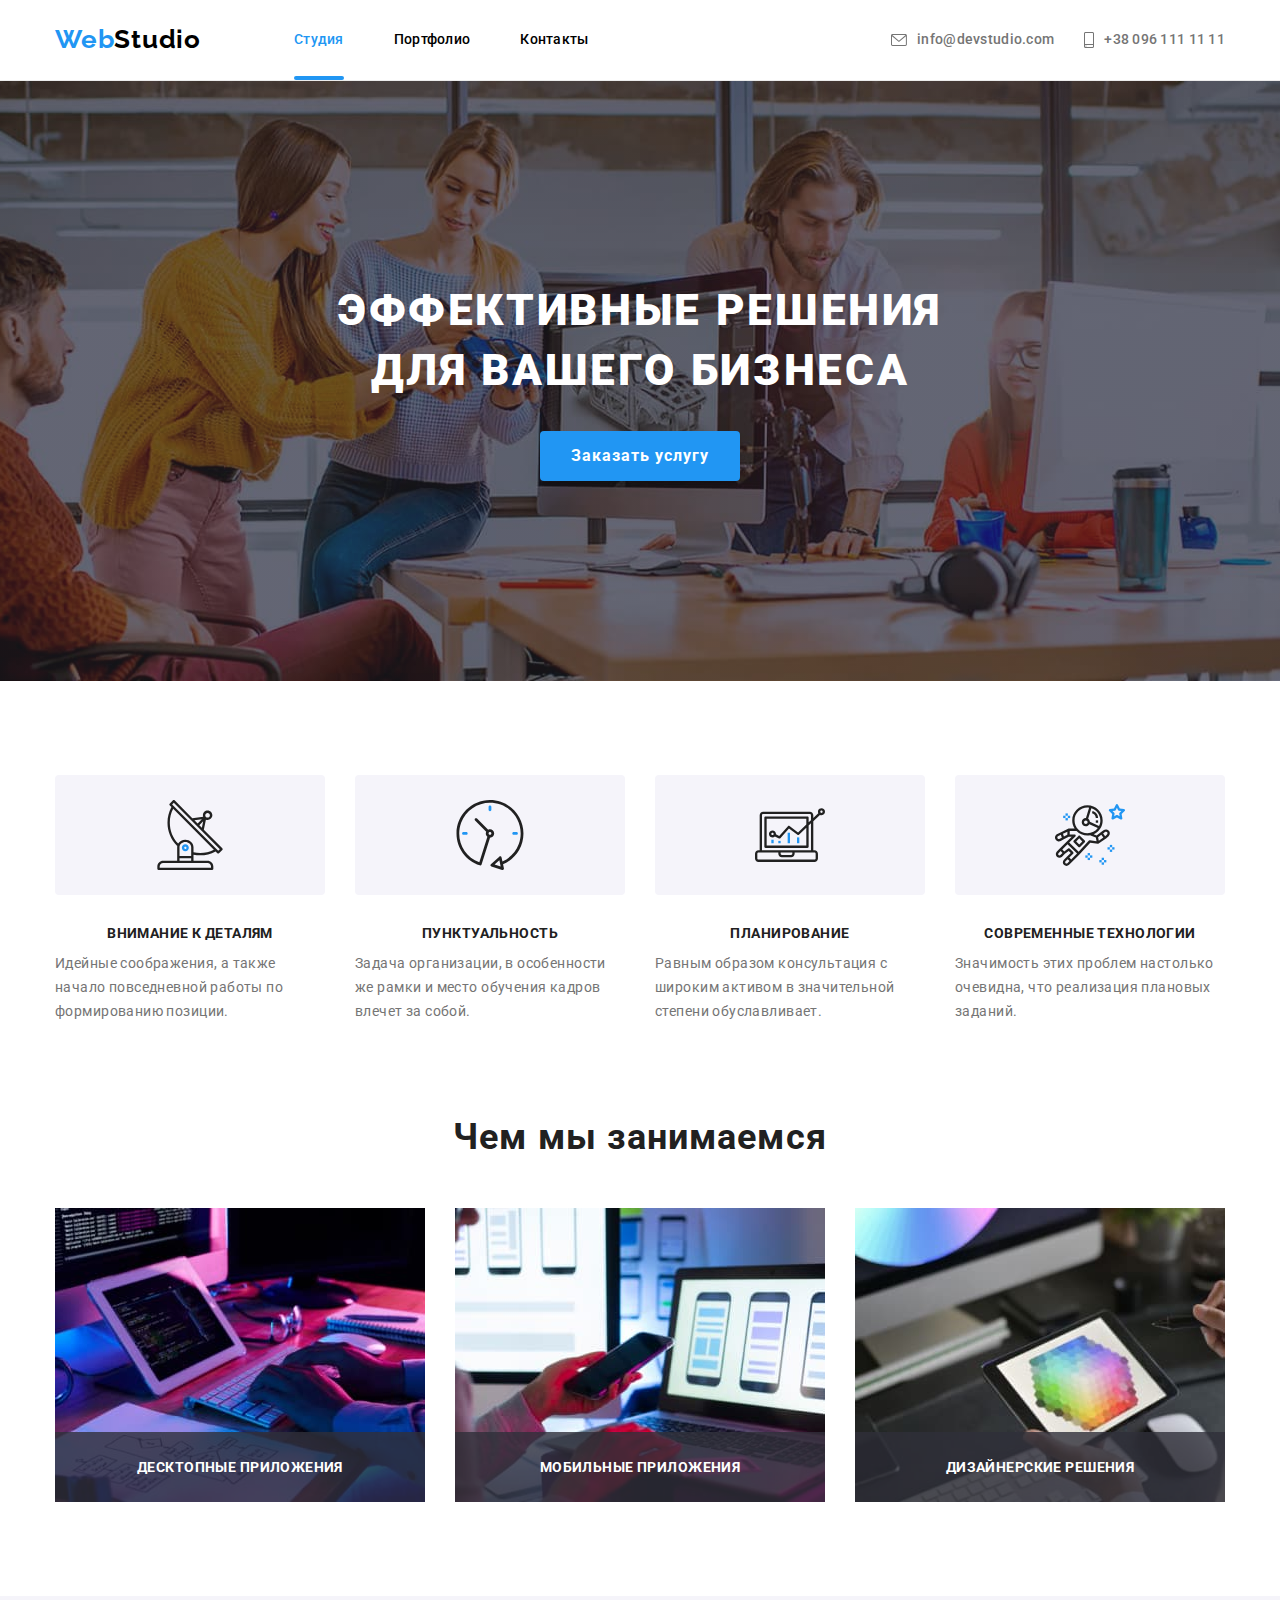
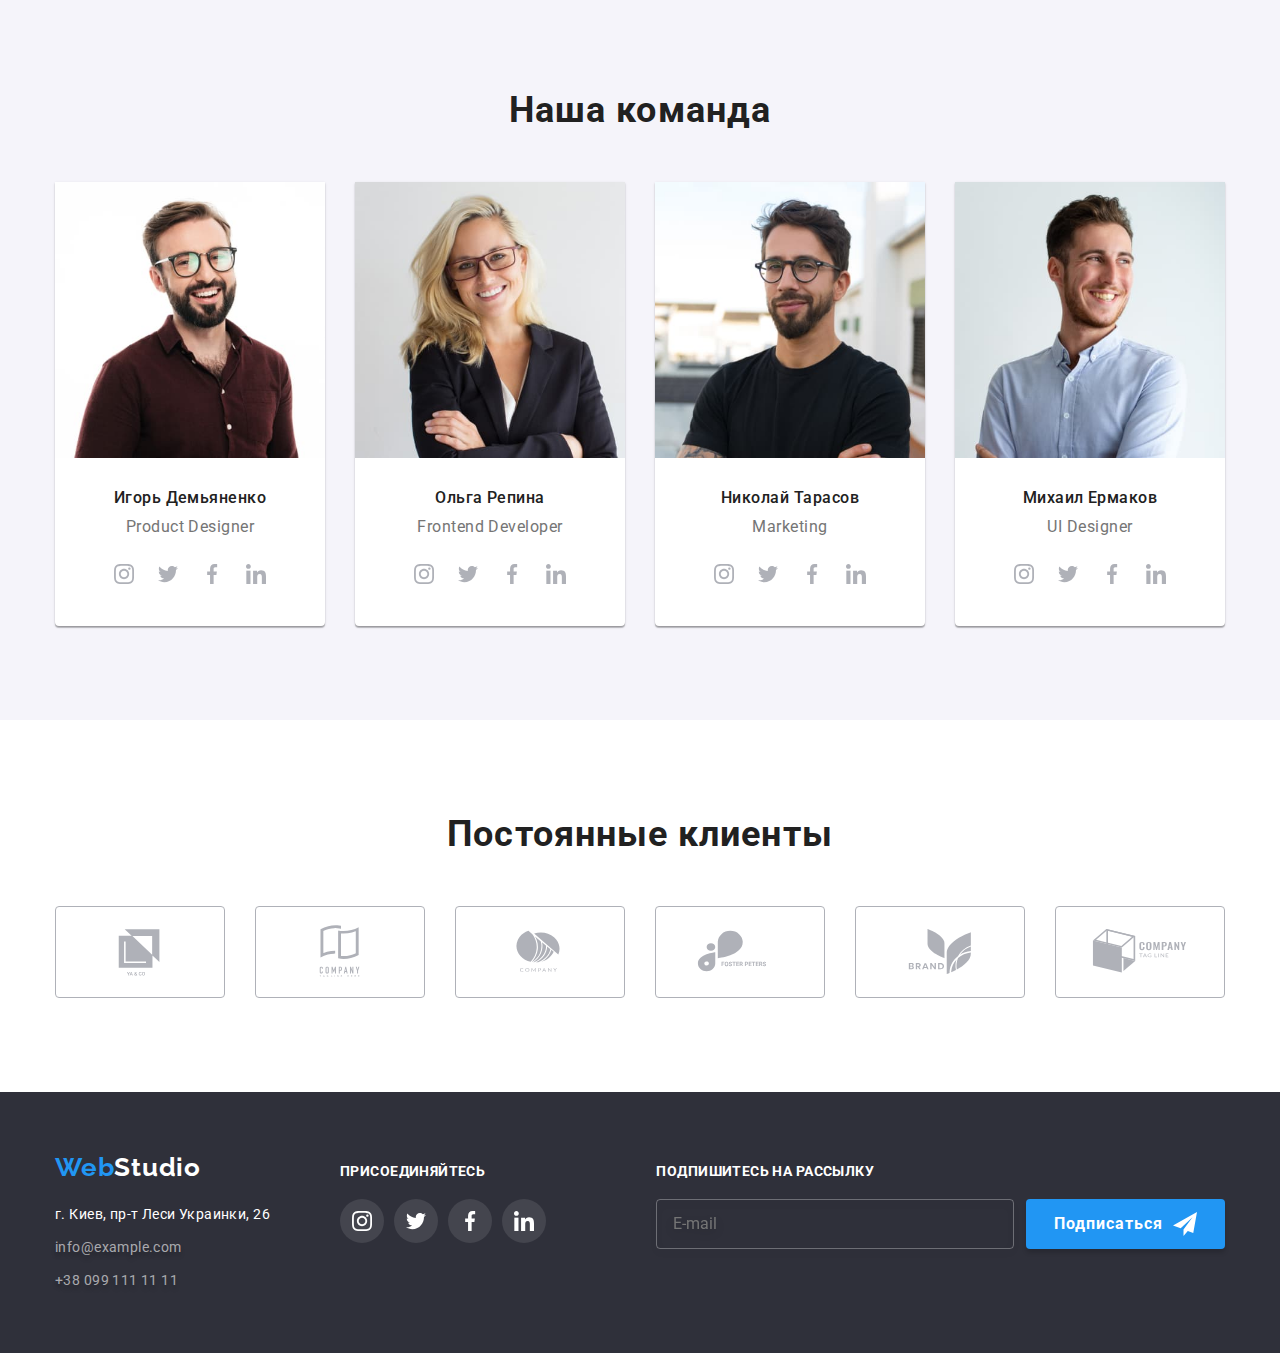
==== commit 20e95e58: "update portfolio pages" ====
--- a/index.html
+++ b/index.html
@@ -58,8 +58,7 @@
             <a class="connect__link link" href="mailto:info@devstudio.com">
               <svg class="connect__icon" Width="16" Height="12">
                 <use href="./images/icons.svg#icon-envelope"></use>
-              </svg>
-              info@devstudio.com</a
+              </svg>info@devstudio.com</a
             >
           </li>
           <li class="connect__list">
--- a/css/main.min.css
+++ b/css/main.min.css
@@ -1 +1 @@
-body{font-family:"Roboto",sans-serif;background:var(--typical-white-color);font-size:14px}.list{list-style-type:none}.link{text-decoration:none;color:#000}p,h1,h2,h3,h4,h5,h6{margin:0}ul{padding-left:0;margin:0}.container{width:100%;padding-left:15px;padding-right:15px;margin-left:auto;margin-right:auto}@media screen and (min-width: 480px){.container{max-width:480px}}@media screen and (min-width: 768px){.container{max-width:768px}}@media screen and (min-width: 1200px){.container{max-width:1200px}}.logo{font-family:"Raleway";font-weight:700;font-size:24px;line-height:1.16;letter-spacing:.03em;padding-top:16px;padding-bottom:16px}@media screen and (min-width: 768px){.logo{margin-right:88px}}@media screen and (min-width: 1200px){.logo{font-size:26px;line-height:1.19px;margin-right:93px;padding-top:24px;padding-bottom:24px}}.logo--header{color:#2196f3}.logo--footer{color:#fff}.section{padding-top:60px;padding-bottom:60px}@media screen and (min-width: 1200px){.section{padding-top:94px;padding-bottom:94px}}.title{font-weight:700;font-size:28px;line-height:1.17;text-align:center;letter-spacing:.03em;color:#212121;margin-bottom:30px}@media screen and (min-width: 1140px){.title{font-size:36px;line-height:1.16;margin-bottom:50px}}.backdrop{position:fixed;top:0;left:0;width:100%;height:100%;background:rgba(0,0,0,.2);transition-property:opacity,visibility;transition-duration:var(--typical-time-transition);transition-timing-function:var(--typical-cubic-bezier)}.menu__button{display:inline-block;margin:0;padding:0;border:none;background-color:rgba(0,0,0,0)}@media screen and (min-width: 768px){.menu__button{display:none}}.menu__button--icon:hover{fill:#2196f3}.menu__button--icon:focus{fill:#2196f3}.menu__button .menu__button--iconclose{display:none}.menu__button.is-open .menu__button--iconclose{display:block}.menu__button.is-open .menu__button--iconmenu{display:none}.menu__container{background-color:#fff}@media screen and (max-width: 768px){.menu__container{display:none;position:absolute;top:100%;left:0;width:100%}.menu__container.is-open{display:block}}@media screen and (min-width: 768px){.menu__container{display:flex;justify-content:space-between;flex-grow:1}}.nav{margin-right:auto}@media screen and (min-width: 768px){.nav__list{display:flex}}.nav__item{font-weight:500;font-size:40px;line-height:1.175;letter-spacing:.02em;color:#212121}@media screen and (min-width: 768px){.nav__item{font-weight:500;font-size:14px;line-height:1.14;letter-spacing:.02em}.nav__item:not(:last-child){margin-right:50px}}.nav__item .link.current{color:var(--main-color)}.nav__link{padding-top:32px;padding-bottom:32px;display:block;color:var(--header-logo-color);transition-property:color;transition-duration:var(--typical-time-transition);transition-timing-function:var(--typical-cubic-bezier)}.nav__link:focus{color:var(--main-color)}.nav__link:hover{color:var(--main-color)}.current{position:relative}@media screen and (min-width: 768px){.current::after{content:"";position:absolute;bottom:0;display:block;width:100%;height:4px;background-color:var(--main-color);border-radius:2px}}@media screen and (min-width: 768px){.contacts{display:flex;justify-content:space-between;align-items:center}}@media screen and (min-width: 768px){.connect{flex-direction:column;align-items:center}}@media screen and (min-width: 1199px){.connect{display:flex;flex-direction:row;align-items:center}}@media screen and (min-width: 768px){.connect__list:not(:last-child){margin-bottom:8px}}@media screen and (min-width: 768px)and (min-width: 1199px){.connect__list:not(:last-child){margin-right:30px;margin-bottom:0px}}.connect__link{font-weight:500;font-size:12px;line-height:1.16;letter-spacing:.02em;color:var(--header-contact-color);display:flex;transition-property:color,fill;transition-duration:var(--typical-time-transition);transition-timing-function:var(--typical-cubic-bezier)}@media screen and (min-width: 768px){.connect__link{display:block}}@media screen and (min-width: 1199px){.connect__link{padding-bottom:32px;padding-top:32px;display:flex;justify-content:center;align-items:center;font-size:14px;line-height:1.14}}.connect__link:hover{color:var(--main-color);fill:var(--main-color)}.connect__link:focus{color:var(--main-color)}.connect__icon{margin-right:10px;display:inline-block;align-self:center;fill:currentColor}.header{position:relative}.header__container{display:flex;align-items:center;justify-content:space-between}.feature__list{margin-bottom:-30px}@media screen and (min-width: 768px){.feature__list{display:flex;flex-wrap:wrap;margin-left:-30px}}.feature__item{margin-bottom:30px}@media screen and (min-width: 768px){.feature__item{width:calc(50% - 30px);margin-left:30px}}@media screen and (min-width: 1140px){.feature__item{width:calc(25% - 30px)}}.feature__item--icon{display:flex;justify-content:center;align-items:center;width:450px;height:120px;background:#f5f4fa;border-radius:4px;margin-bottom:30px}@media screen and (min-width: 768px){.feature__item--icon{width:354px}}@media screen and (min-width: 1140px){.feature__item--icon{width:270px}}.feature__item--text{font-weight:400;font-size:14px;line-height:24px;letter-spacing:.03em;color:#757575}.feature__item--title{font-weight:700;font-size:14px;line-height:16px;text-align:center;letter-spacing:.03em;text-transform:uppercase;color:#212121;margin-bottom:10px}.about{background-color:fff;display:flex;padding-bottom:94px}@media screen and (max-width: 1199px){.about{display:none}}.about__img{display:block;max-width:100%;height:auto}.about__item{position:relative}.about__item:not(:last-child){margin-right:30px}.about__list{display:flex}.about__text{position:absolute;display:flex;align-items:center;justify-content:center;bottom:0;height:70px;width:100%;font-style:normal;font-weight:700;font-size:14px;line-height:16px;text-align:center;letter-spacing:.03em;text-transform:uppercase;color:#fff;background:rgba(47,48,58,.8)}.team{background-color:#f5f4fa}.team__item{background:#fff;box-shadow:0px 1px 3px rgba(0,0,0,.12),0px 1px 1px rgba(0,0,0,.14),0px 2px 1px rgba(0,0,0,.2);border-radius:0px 0px 4px 4px;margin-bottom:30px}@media screen and (min-width: 768px){.team__item{width:calc(50% - 30px);margin-left:30px}}@media screen and (min-width: 1140px){.team__item{width:calc(25% - 30px)}}.team__item--img{display:block;width:100%;height:auto}.team__list{margin-bottom:-30px}@media screen and (min-width: 768px){.team__list{display:flex;flex-wrap:wrap;margin-left:-30px}}.team__row{padding-top:30px;padding-bottom:30px}.team__subtitle{font-weight:500;font-size:16px;line-height:19px;text-align:center;letter-spacing:.03em;color:#212121;margin-bottom:10px}.team__text{font-weight:400;font-size:16px;line-height:19px;text-align:center;letter-spacing:.03em;color:#757575;margin-bottom:16px}.team-soc__link{display:flex;justify-content:center;align-items:center;width:44px;height:44px;border-radius:50%;background-color:#fff;fill:#afb1b8;transition-property:fill,background-color;transition-duration:var(--typical-time-transition);transition-timing-function:var(--typical-cubic-bezier)}.team-soc__link:hover{background-color:#2196f3;fill:#fff}.team-soc__link:focus{background-color:#2196f3;fill:#fff}.team-soc__list{display:flex;justify-content:center}.client__item{width:calc(50% - 30px);margin-bottom:30px;margin-left:30px}@media screen and (min-width: 768px){.client__item{width:calc(33.3333333333% - 30px)}}@media screen and (min-width: 1140px){.client__item{width:calc(16.6666666667% - 30px)}}.client__link{display:flex;align-items:center;justify-content:center;width:210px;height:92px;border:1px solid #afb1b8;box-sizing:border-box;border-radius:4px;fill:#afb1b8}@media screen and (min-width: 768px){.client__link{width:226px}}@media screen and (min-width: 1140px){.client__link{width:170px}}.client__link:hover{border:1px solid #2196f3;fill:#2196f3}.client__link:focus{border:1px solid #2196f3;fill:#2196f3}.client__list{display:flex;flex-wrap:wrap;margin-bottom:-30px;margin-left:-30px}.footer{background:var(--footer-background-color);padding-top:60px;padding-bottom:60px}.footer__container{text-align:center}@media screen and (min-width: 768px){.footer__container{display:flex;flex-wrap:wrap;justify-content:space-around;align-items:baseline}}.footer__contact{margin-bottom:60px}.footer__logo{display:block;font-family:"Raleway";font-weight:700;font-size:24px;line-height:1.16;letter-spacing:.03em;margin-bottom:20px;color:var(--typical-white-color)}@media screen and (min-width: 768px){.footer__logo{font-size:26px;line-height:1.19;letter-spacing:.03em}}.footer__logo--color{color:var(--main-color)}.footer__address{display:block;font-style:normal;font-size:14px;line-height:1.71;letter-spacing:.03em;color:var(--typical-white-color)}.address__list:not(:last-child){margin-bottom:9px}.address__list--link{font-size:14px;line-height:1.71;letter-spacing:.03em;color:rgba(255,255,255,.6);text-shadow:0px 4px 4px rgba(0,0,0,.25);transition-property:color;transition-duration:var(--typical-time-transition);transition-timing-function:var(--typical-cubic-bezier)}.address__list--link:hover{color:var(--main-color)}.address__list--link:focus{color:var(--main-color)}.soc__column{margin-bottom:60px}.soc__title{font-weight:700;font-size:14px;line-height:16px;letter-spacing:.03em;text-transform:uppercase;color:var(--typical-white-color)}.soc__list{display:flex;margin-top:20px;justify-content:center}.soc__item:not(:last-child){margin-right:10px}.soc__link{display:flex;width:44px;height:44px;border-radius:50%;background:rgba(255,255,255,.1);justify-content:center;align-items:center;fill:var(--typical-white-color);transition-property:background;transition-duration:var(--typical-time-transition);transition-timing-function:var(--typical-cubic-bezier)}.soc__link:hover{background-color:var(--main-color)}.soc__link:focus{background-color:var(--main-color)}.subscribe{margin-left:auto;margin-right:auto}.subscribe__title{display:block;font-weight:700;font-size:14px;margin-bottom:20px;line-height:16px;letter-spacing:.03em;text-transform:uppercase;color:var(--typical-white-color)}.subscribe__input{display:block;width:100%;font-size:16px;padding:15px 0px 15px 16px;border:1px solid rgba(255,255,255,.3);box-sizing:border-box;filter:drop-shadow(0px 4px 4px rgba(0, 0, 0, 0.15));border-radius:4px;background-color:rgba(0,0,0,0);margin-bottom:20px;color:var(--typical-white-color)}@media screen and (min-width: 768px){.subscribe__input{width:450px}}.subscribe__btn{background:var(--main-color);box-shadow:0px 4px 4px rgba(0,0,0,.15);border-radius:4px;font-weight:700;font-size:16px;line-height:30px;display:inline-flex;align-items:center;text-align:center;letter-spacing:.06em;padding:10px 28px;color:var(--typical-white-color);border:none;cursor:pointer}.subscribe__btn--icon{margin-left:10px}.is-hidden{visibility:hidden;opacity:0;pointer-events:none}.is-hidden .modal{transform:translate(-50%, -50%) scale(1)}.modal{position:absolute;top:50%;left:50%;min-width:528px;min-height:581px;background:var(--typical-white-color);box-shadow:0px 1px 3px rgba(0,0,0,.12),0px 1px 1px rgba(0,0,0,.14),0px 2px 1px rgba(0,0,0,.2);border-radius:4px;transition-property:transform;transition-duration:var(--typical-time-transition);transition-timing-function:var(--typical-cubic-bezier);transform:translate(-50%, -50%) scale(1);padding:40px}.modal-btn-exit{position:absolute;display:flex;justify-content:center;align-items:center;top:8px;right:8px;width:30px;height:30px;border-radius:50%;background:var(--typical-white-color);border:1px solid rgba(0,0,0,.1);box-sizing:border-box;transition-property:fill;transition-duration:var(--typical-time-transition);transition-timing-function:var(--typical-cubic-bezier)}.modal-btn-exit:hover .modal-icon-exit{fill:var(--main-color)}.modal-btn-exit:focus .modal-icon-exit{fill:var(--main-color)}.modal-title{font-weight:700;font-size:20px;line-height:23px;text-align:center;letter-spacing:.03em;color:var(--modal-title-color);margin-bottom:12px}.modal-label{font-weight:400;font-size:12px;line-height:14px;letter-spacing:.01em;color:var(--modal-label-color);margin-bottom:4px;display:block}.modal-input{width:100%;height:40px;padding-left:40px;border:1px solid rgba(33,33,33,.2);box-sizing:border-box;border-radius:4px;outline:none;transition-property:border-color;transition-duration:var(--typical-time-transition);transition-timing-function:var(--typical-cubic-bezier)}.modal-input:focus{border-color:var(--main-color)}.modal-input:focus+.modal-icon{fill:var(--main-color)}.modal-text{width:100%;height:120px;padding:12px 16px;resize:none;outline:none;border:1px solid rgba(33,33,33,.2);box-sizing:border-box;border-radius:4px;font-weight:400;line-height:14px;letter-spacing:.01em;transition-property:border-color;transition-duration:var(--typical-time-transition);transition-timing-function:var(--typical-cubic-bezier)}.modal-text:focus{border-color:var(--main-color)}.modal-input-wrap{position:relative}.modal-icon{position:absolute;left:10px;top:50%;transform:translateY(-50%);transition-property:fill;transition-duration:var(--typical-time-transition);transition-timing-function:var(--typical-cubic-bezier)}.modal-field{margin-bottom:10px}.modal-textarea{margin-bottom:20px}.check-text{font-weight:400;font-size:14px;line-height:24px;letter-spacing:.03em;color:var(--modal-label-color);display:flex;align-items:center;transition-property:background-color;transition-duration:var(--typical-time-transition);transition-timing-function:var(--typical-cubic-bezier)}.check-text span{width:16px;height:15px;border:2px solid #212121;border-radius:3px;margin-right:8px;display:flex;align-items:center;justify-content:center}.check-icon{fill:rgba(0,0,0,0);transition-property:border-color,fill;transition-duration:var(--typical-time-transition);transition-timing-function:var(--typical-cubic-bezier)}.input-check:focus+.check-text span{border-color:var(--main-color)}.input-check:checked+.check-text span{background-color:var(--main-color);border:none}.input-check:checked+.check-text .check-icon{fill:var(--typical-white-color)}.modal-checkbox{display:flex;align-items:center;justify-content:center;margin-bottom:30px}.check-link{font-weight:400;font-size:14px;line-height:24px;letter-spacing:.03em;text-decoration-line:underline;color:var(--main-color)}.send-btn{display:flex;justify-content:center;align-items:center;margin-left:auto;margin-right:auto;width:200px;height:50px;font-weight:700;font-size:16px;line-height:30px;letter-spacing:.06em;color:var(--typical-white-color);background:var(--main-color);box-shadow:0px 4px 4px rgba(0,0,0,.15);border-radius:4px;border:none;cursor:pointer;transition-property:background,box-shadow;transition-duration:var(--typical-time-transition);transition-timing-function:var(--typical-cubic-bezier)}.send-btn:hover{background:var(--btn-send-color)}.hero{text-align:center;padding-top:118px;padding-bottom:118px;background-image:linear-gradient(rgba(47, 48, 58, 0.4), rgba(47, 48, 58, 0.4)),url(../images/hero_mobile.jpg);background-repeat:no-repeat;background-position:center;background-size:cover}@media screen and (min-device-pixel-ratio: 2),screen and (min-resolution: 192dpi),screen and (min-resolution: 2dppx){.hero{background-image:linear-gradient(rgba(47, 48, 58, 0.4), rgba(47, 48, 58, 0.4)),url(../images/hero_mobile_x2.jpg)}}@media screen and (min-width: 768px){.hero{background-image:linear-gradient(rgba(47, 48, 58, 0.4), rgba(47, 48, 58, 0.4)),url(../images/hero_tablet.jpg)}}@media screen and (min-width: 768px)and (min-device-pixel-ratio: 2),screen and (min-width: 768px)and (min-resolution: 192dpi),screen and (min-width: 768px)and (min-resolution: 2dppx){.hero{background-image:linear-gradient(rgba(47, 48, 58, 0.4), rgba(47, 48, 58, 0.4)),url(../images/hero_tablet_x2.jpg)}}@media screen and (min-width: 1200px){.hero{padding-top:200px;padding-bottom:200px;background-image:linear-gradient(rgba(47, 48, 58, 0.4), rgba(47, 48, 58, 0.4)),url(../images/hero_pc.jpg)}}@media screen and (min-width: 1200px)and (min-device-pixel-ratio: 2),screen and (min-width: 1200px)and (min-resolution: 192dpi),screen and (min-width: 1200px)and (min-resolution: 2dppx){.hero{background-image:linear-gradient(rgba(47, 48, 58, 0.4), rgba(47, 48, 58, 0.4)),url(../images/hero_pc_x2.jpg)}}.hero__btn{width:200px;height:50px;background:#2196f3;box-shadow:0px 4px 4px rgba(0,0,0,.15);border-radius:4px;cursor:pointer;border:none}.hero__btn:hover{background:#188ce8}.hero__btn:focus{background:#188ce8}.hero__btn--text{font-weight:700;font-size:16px;line-height:1.87;align-items:center;text-align:center;letter-spacing:.06em;color:#fff}.hero__title{width:360px;font-weight:900;font-size:26px;line-height:1.61;text-align:center;letter-spacing:.06em;text-transform:uppercase;color:#fff;margin-left:auto;margin-right:auto;margin-bottom:30px}@media screen and (min-width: 1200px){.hero__title{width:696px;font-size:44px;line-height:1.36}}.visually-hidden{position:absolute;width:1px;height:1px;margin:-1px;border:0;padding:0;white-space:nowrap;clip-path:inset(100%);clip:rect(0 0 0 0);overflow:hidden}:root{--main-color: #2196f3;--header-logo-color: #000000;--typical-white-color: #ffffff;--header-nav-color: #212121;--header-contact-color: #757575;--banner-background-color: #2f303a;--btn-hover: #188ce8;--title-color: #212121;--team-text-color: #757575;--filter-btn-background: #f5f4fa;--filter-btn-text: #212121;--portfolio-title-color: #212121;--portfolio-text-color: #757575;--feature-icons-color: #f5f4fa;--team-background-color: #f5f4fa;--footer-background-color: #2f303a;--fillteam-color: #afb1b8;--btn-send-color: #188ce8;--modal-label-color: #757575;--modal-title-color: #212121;--typical-margin: 30px;--typical-time-transition: 250ms;--typical-cubic-bezier: cubic-bezier (0.4, 0, 0.2, 1)}/*# sourceMappingURL=main.min.css.map */+body{font-family:"Roboto",sans-serif;background:var(--typical-white-color);font-size:14px}.list{list-style-type:none}.link{text-decoration:none;color:#000}p,h1,h2,h3,h4,h5,h6{margin:0}ul{padding-left:0;margin:0}.container{width:100%;padding-left:15px;padding-right:15px;margin-left:auto;margin-right:auto}@media screen and (min-width: 480px){.container{max-width:480px}}@media screen and (min-width: 768px){.container{max-width:768px}}@media screen and (min-width: 1200px){.container{max-width:1200px}}.logo{font-family:"Raleway";font-weight:700;font-size:24px;line-height:1.16;letter-spacing:.03em;padding-top:16px;padding-bottom:16px}@media screen and (min-width: 768px){.logo{margin-right:88px}}@media screen and (min-width: 1200px){.logo{font-size:26px;line-height:1.19px;margin-right:93px;padding-top:24px;padding-bottom:24px}}.logo--header{color:#2196f3}.logo--footer{color:#fff}.section{padding-top:60px;padding-bottom:60px}@media screen and (min-width: 1200px){.section{padding-top:94px;padding-bottom:94px}}.title{font-weight:700;font-size:28px;line-height:1.17;text-align:center;letter-spacing:.03em;color:#212121;margin-bottom:30px}@media screen and (min-width: 1140px){.title{font-size:36px;line-height:1.16;margin-bottom:50px}}.backdrop{position:fixed;top:0;left:0;width:100%;height:100%;background:rgba(0,0,0,.2);transition-property:opacity,visibility;transition-duration:var(--typical-time-transition);transition-timing-function:var(--typical-cubic-bezier)}.menu__button{display:inline-block;margin:0;padding:0;border:none;background-color:rgba(0,0,0,0)}@media screen and (min-width: 768px){.menu__button{display:none}}.menu__button--icon:hover{fill:#2196f3}.menu__button--icon:focus{fill:#2196f3}.menu__button .menu__button--iconclose{display:none}.menu__button.is-open .menu__button--iconclose{display:block}.menu__button.is-open .menu__button--iconmenu{display:none}.menu__container{background-color:#fff}@media screen and (max-width: 768px){.menu__container{display:none;position:absolute;top:100%;left:0;width:100%}.menu__container.is-open{display:block}}@media screen and (min-width: 768px){.menu__container{display:flex;justify-content:space-between;flex-grow:1}}.nav{margin-right:auto}@media screen and (min-width: 768px){.nav__list{display:flex}}.nav__item{font-weight:500;font-size:40px;line-height:1.175;letter-spacing:.02em;color:#212121}@media screen and (min-width: 768px){.nav__item{font-weight:500;font-size:14px;line-height:1.14;letter-spacing:.02em}.nav__item:not(:last-child){margin-right:50px}}.nav__item .link.current{color:var(--main-color)}.nav__link{padding-top:32px;padding-bottom:32px;display:block;color:var(--header-logo-color);transition-property:color;transition-duration:var(--typical-time-transition);transition-timing-function:var(--typical-cubic-bezier)}.nav__link:focus{color:var(--main-color)}.nav__link:hover{color:var(--main-color)}.current{position:relative}@media screen and (min-width: 768px){.current::after{content:"";position:absolute;bottom:0;display:block;width:100%;height:4px;background-color:var(--main-color);border-radius:2px}}@media screen and (min-width: 768px){.contacts{display:flex;justify-content:space-between;align-items:center}}@media screen and (min-width: 768px){.connect{flex-direction:column;align-items:center}}@media screen and (min-width: 1200px){.connect{display:flex;flex-direction:row;align-items:center}}@media screen and (min-width: 768px){.connect__list:not(:last-child){margin-bottom:8px}}@media screen and (min-width: 768px)and (min-width: 1200px){.connect__list:not(:last-child){margin-right:30px;margin-bottom:0px}}.connect__link{font-weight:500;font-size:12px;line-height:1.16;letter-spacing:.02em;color:var(--header-contact-color);display:flex;transition-property:color,fill;transition-duration:var(--typical-time-transition);transition-timing-function:var(--typical-cubic-bezier)}@media screen and (min-width: 768px){.connect__link{display:block}}@media screen and (min-width: 1200px){.connect__link{padding-bottom:32px;padding-top:32px;display:flex;justify-content:center;align-items:center;font-size:14px;line-height:1.14}}.connect__link:hover{color:var(--main-color);fill:var(--main-color)}.connect__link:focus{color:var(--main-color)}.connect__icon{margin-right:10px;display:inline-block;align-self:center;fill:currentColor}.btn{background:var(--filter-btn-background);border-radius:4px;cursor:pointer;border-color:rgba(0,0,0,0);padding:6px 22px 6px 22px;transition-property:color,background,box-shadow;transition-duration:var(--typical-time-transition);transition-timing-function:var(--typical-cubic-bezier)}.btn:hover{background:var(--btn-hover);box-shadow:0px 3px 1px rgba(0,0,0,.1),0px 1px 2px rgba(0,0,0,.08),0px 2px 2px rgba(0,0,0,.12)}.btn:focus{background:var(--btn-hover);box-shadow:0px 3px 1px rgba(0,0,0,.1),0px 1px 2px rgba(0,0,0,.08),0px 2px 2px rgba(0,0,0,.12)}.btn__text{font-family:inherit;font-weight:500;font-size:16px;line-height:1.62;text-align:center;letter-spacing:.03em;color:var(--filter-btn-text)}.btn__text:hover{color:var(--typical-white-color)}.btn__text:focus{color:var(--typical-white-color)}.filtr-btn__item{margin-top:15px;display:inline-block}.filtr-btn__item:not(:last-child){margin-right:8px}.filtr-btn__list{margin-top:-15px;margin-bottom:40px}@media screen and (min-width: 768px){.filtr-btn__list{margin-bottom:30px}}@media screen and (min-width: 1200px){.filtr-btn__list{margin-bottom:50px}}.current-btn{background:var(--btn-hover);color:var(--typical-white-color);box-shadow:0px 4px 4px rgba(0,0,0,.15)}.header{border-bottom:1px solid #ececec;position:relative}.header__container{display:flex;align-items:center;justify-content:space-between}.feature__list{margin-bottom:-30px}@media screen and (min-width: 768px){.feature__list{display:flex;flex-wrap:wrap;margin-left:-30px}}.feature__item{margin-bottom:30px}@media screen and (min-width: 768px){.feature__item{width:calc(50% - 30px);margin-left:30px}}@media screen and (min-width: 1200px){.feature__item{width:calc(25% - 30px)}}.feature__item--icon{display:flex;justify-content:center;align-items:center;height:120px;background:#f5f4fa;border-radius:4px;margin-bottom:30px}.feature__item--text{font-weight:400;font-size:14px;line-height:24px;letter-spacing:.03em;color:#757575}.feature__item--title{font-weight:700;font-size:14px;line-height:16px;text-align:center;letter-spacing:.03em;text-transform:uppercase;color:#212121;margin-bottom:10px}.about{background-color:fff;display:flex;padding-bottom:94px}@media screen and (max-width: 1199px){.about{display:none}}.about__img{display:block;max-width:100%;height:auto}.about__item{position:relative}.about__item:not(:last-child){margin-right:30px}.about__list{display:flex}.about__text{position:absolute;display:flex;align-items:center;justify-content:center;bottom:0;height:70px;width:100%;font-style:normal;font-weight:700;font-size:14px;line-height:16px;text-align:center;letter-spacing:.03em;text-transform:uppercase;color:#fff;background:rgba(47,48,58,.8)}.team{background-color:#f5f4fa}.team__item{background:#fff;box-shadow:0px 1px 3px rgba(0,0,0,.12),0px 1px 1px rgba(0,0,0,.14),0px 2px 1px rgba(0,0,0,.2);border-radius:0px 0px 4px 4px;margin-bottom:30px}@media screen and (min-width: 768px){.team__item{width:calc(50% - 30px);margin-left:30px}}@media screen and (min-width: 1200px){.team__item{width:calc(25% - 30px)}}.team__item--img{display:block;width:100%;height:auto}.team__list{margin-bottom:-30px}@media screen and (min-width: 768px){.team__list{display:flex;flex-wrap:wrap;margin-left:-30px}}.team__row{padding-top:30px;padding-bottom:30px}.team__subtitle{font-weight:500;font-size:16px;line-height:19px;text-align:center;letter-spacing:.03em;color:#212121;margin-bottom:10px}.team__text{font-weight:400;font-size:16px;line-height:19px;text-align:center;letter-spacing:.03em;color:#757575;margin-bottom:16px}.team-soc__link{display:flex;justify-content:center;align-items:center;width:44px;height:44px;border-radius:50%;background-color:#fff;fill:#afb1b8;transition-property:fill,background-color;transition-duration:var(--typical-time-transition);transition-timing-function:var(--typical-cubic-bezier)}.team-soc__link:hover{background-color:#2196f3;fill:#fff}.team-soc__link:focus{background-color:#2196f3;fill:#fff}.team-soc__list{display:flex;justify-content:center}.client__item{width:calc(50% - 30px);margin-bottom:30px;margin-left:30px}@media screen and (min-width: 768px){.client__item{width:calc(33.3333333333% - 30px)}}@media screen and (min-width: 1200px){.client__item{width:calc(16.6666666667% - 30px)}}.client__link{display:flex;align-items:center;justify-content:center;height:92px;border:1px solid #afb1b8;box-sizing:border-box;border-radius:4px;fill:#afb1b8}.client__link:hover{border:1px solid #2196f3;fill:#2196f3}.client__link:focus{border:1px solid #2196f3;fill:#2196f3}.client__list{display:flex;flex-wrap:wrap;margin-bottom:-30px;margin-left:-30px}.footer{background:var(--footer-background-color);padding-top:60px;padding-bottom:60px}.footer__container{text-align:center}@media screen and (min-width: 768px){.footer__container{display:flex;flex-wrap:wrap;justify-content:space-around;align-items:baseline}}@media screen and (min-width: 1200px){.footer__container{text-align:left}}.footer__contact{margin-bottom:60px}@media screen and (min-width: 1200px){.footer__contact{margin-right:70px;margin-bottom:0}}.footer__logo{display:block;font-family:"Raleway";font-weight:700;font-size:24px;line-height:1.16;letter-spacing:.03em;margin-bottom:20px;color:var(--typical-white-color)}@media screen and (min-width: 768px){.footer__logo{font-size:26px;line-height:1.19;letter-spacing:.03em}}.footer__logo--color{color:var(--main-color)}.footer__address{display:block;font-style:normal;font-size:14px;line-height:1.71;letter-spacing:.03em;color:var(--typical-white-color)}.address__list:not(:last-child){margin-bottom:9px}.address__list--link{font-size:14px;line-height:1.71;letter-spacing:.03em;color:rgba(255,255,255,.6);text-shadow:0px 4px 4px rgba(0,0,0,.25);transition-property:color;transition-duration:var(--typical-time-transition);transition-timing-function:var(--typical-cubic-bezier)}.address__list--link:hover{color:var(--main-color)}.address__list--link:focus{color:var(--main-color)}.soc__column{margin-bottom:60px}@media screen and (min-width: 1200px){.soc__column{margin-right:auto;margin-bottom:0}}.soc__title{font-weight:700;font-size:14px;line-height:16px;letter-spacing:.03em;text-transform:uppercase;color:var(--typical-white-color)}.soc__list{display:flex;margin-top:20px;justify-content:center}.soc__item:not(:last-child){margin-right:10px}.soc__link{display:flex;width:44px;height:44px;border-radius:50%;background:rgba(255,255,255,.1);justify-content:center;align-items:center;fill:var(--typical-white-color);transition-property:background;transition-duration:var(--typical-time-transition);transition-timing-function:var(--typical-cubic-bezier)}.soc__link:hover{background-color:var(--main-color)}.soc__link:focus{background-color:var(--main-color)}.subscribe__title{display:block;font-weight:700;font-size:14px;margin-bottom:20px;line-height:16px;letter-spacing:.03em;text-transform:uppercase;color:var(--typical-white-color)}@media screen and (min-width: 1200px){.subscribe__form{display:flex}}.subscribe__input{display:block;width:100%;font-size:16px;padding:15px 0px 15px 16px;border:1px solid rgba(255,255,255,.3);box-sizing:border-box;filter:drop-shadow(0px 4px 4px rgba(0, 0, 0, 0.15));border-radius:4px;background-color:rgba(0,0,0,0);margin-bottom:20px;color:var(--typical-white-color)}@media screen and (min-width: 768px){.subscribe__input{width:450px}}@media screen and (min-width: 1200px){.subscribe__input{width:358px;display:flex;margin-right:12px;margin-bottom:0px}}.subscribe__btn{background:var(--main-color);box-shadow:0px 4px 4px rgba(0,0,0,.15);border-radius:4px;font-weight:700;font-size:16px;line-height:30px;display:inline-flex;align-items:center;text-align:center;letter-spacing:.06em;padding:10px 28px;color:var(--typical-white-color);border:none;cursor:pointer}@media screen and (min-width: 1200px){.subscribe__btn{display:flex}}.subscribe__btn--icon{margin-left:10px}.is-hidden{visibility:hidden;opacity:0;pointer-events:none}.is-hidden .modal{transform:translate(-50%, -50%) scale(1)}.modal{position:absolute;top:50%;left:50%;min-width:528px;min-height:581px;background:var(--typical-white-color);box-shadow:0px 1px 3px rgba(0,0,0,.12),0px 1px 1px rgba(0,0,0,.14),0px 2px 1px rgba(0,0,0,.2);border-radius:4px;transition-property:transform;transition-duration:var(--typical-time-transition);transition-timing-function:var(--typical-cubic-bezier);transform:translate(-50%, -50%) scale(1);padding:40px}.modal-btn-exit{position:absolute;display:flex;justify-content:center;align-items:center;top:8px;right:8px;width:30px;height:30px;border-radius:50%;background:var(--typical-white-color);border:1px solid rgba(0,0,0,.1);box-sizing:border-box;transition-property:fill;transition-duration:var(--typical-time-transition);transition-timing-function:var(--typical-cubic-bezier)}.modal-btn-exit:hover .modal-icon-exit{fill:var(--main-color)}.modal-btn-exit:focus .modal-icon-exit{fill:var(--main-color)}.modal-title{font-weight:700;font-size:20px;line-height:23px;text-align:center;letter-spacing:.03em;color:var(--modal-title-color);margin-bottom:12px}.modal-label{font-weight:400;font-size:12px;line-height:14px;letter-spacing:.01em;color:var(--modal-label-color);margin-bottom:4px;display:block}.modal-input{width:100%;height:40px;padding-left:40px;border:1px solid rgba(33,33,33,.2);box-sizing:border-box;border-radius:4px;outline:none;transition-property:border-color;transition-duration:var(--typical-time-transition);transition-timing-function:var(--typical-cubic-bezier)}.modal-input:focus{border-color:var(--main-color)}.modal-input:focus+.modal-icon{fill:var(--main-color)}.modal-text{width:100%;height:120px;padding:12px 16px;resize:none;outline:none;border:1px solid rgba(33,33,33,.2);box-sizing:border-box;border-radius:4px;font-weight:400;line-height:14px;letter-spacing:.01em;transition-property:border-color;transition-duration:var(--typical-time-transition);transition-timing-function:var(--typical-cubic-bezier)}.modal-text:focus{border-color:var(--main-color)}.modal-input-wrap{position:relative}.modal-icon{position:absolute;left:10px;top:50%;transform:translateY(-50%);transition-property:fill;transition-duration:var(--typical-time-transition);transition-timing-function:var(--typical-cubic-bezier)}.modal-field{margin-bottom:10px}.modal-textarea{margin-bottom:20px}.check-text{font-weight:400;font-size:14px;line-height:24px;letter-spacing:.03em;color:var(--modal-label-color);display:flex;align-items:center;transition-property:background-color;transition-duration:var(--typical-time-transition);transition-timing-function:var(--typical-cubic-bezier)}.check-text span{width:16px;height:15px;border:2px solid #212121;border-radius:3px;margin-right:8px;display:flex;align-items:center;justify-content:center}.check-icon{fill:rgba(0,0,0,0);transition-property:border-color,fill;transition-duration:var(--typical-time-transition);transition-timing-function:var(--typical-cubic-bezier)}.input-check:focus+.check-text span{border-color:var(--main-color)}.input-check:checked+.check-text span{background-color:var(--main-color);border:none}.input-check:checked+.check-text .check-icon{fill:var(--typical-white-color)}.modal-checkbox{display:flex;align-items:center;justify-content:center;margin-bottom:30px}.check-link{font-weight:400;font-size:14px;line-height:24px;letter-spacing:.03em;text-decoration-line:underline;color:var(--main-color)}.send-btn{display:flex;justify-content:center;align-items:center;margin-left:auto;margin-right:auto;width:200px;height:50px;font-weight:700;font-size:16px;line-height:30px;letter-spacing:.06em;color:var(--typical-white-color);background:var(--main-color);box-shadow:0px 4px 4px rgba(0,0,0,.15);border-radius:4px;border:none;cursor:pointer;transition-property:background,box-shadow;transition-duration:var(--typical-time-transition);transition-timing-function:var(--typical-cubic-bezier)}.send-btn:hover{background:var(--btn-send-color)}.portfolio--container{display:flex;flex-direction:column;align-items:center}.portfolio__list{margin-bottom:-30px}@media screen and (min-width: 768px){.portfolio__list{display:flex;flex-wrap:wrap;margin-left:-30px}}.portfolio-item{margin-bottom:30px}@media screen and (min-width: 768px){.portfolio-item{width:calc(50% - 30px);margin-left:30px}}@media screen and (min-width: 1200px){.portfolio-item{width:calc(33.3333333333% - 30px)}}.portfolio-link{display:flex;flex-direction:column;height:100%;text-decoration:none;transition-property:box-shadow;transition-duration:var(--typical-time-transition);transition-timing-function:var(--typical-cubic-bezier)}.portfolio-link:hover{box-shadow:0px 1px 1px rgba(0,0,0,.12),0px 4px 4px rgba(0,0,0,.06),1px 4px 6px rgba(0,0,0,.16)}.portfolio-link:focus{box-shadow:0px 1px 1px rgba(0,0,0,.12),0px 4px 4px rgba(0,0,0,.06),1px 4px 6px rgba(0,0,0,.16)}.portfolio-img{display:block;max-width:100%;height:auto}.portfolio-border{border-left:1px solid #eee;border-right:1px solid #eee;border-bottom:1px solid #eee;padding:24px 20px 24px 20px;flex-grow:1}.portfolio-title{font-weight:700;font-size:18px;line-height:2;letter-spacing:.06em;color:var(--portfolio-title-color);margin-bottom:4px}.portfolio-text{font-size:16px;line-height:1.87;letter-spacing:.03em;color:var(--portfolio-text-color)}.portfolio-overlay{position:relative;margin-left:auto;margin-right:auto;overflow:hidden}.portfolio-description-text{position:absolute;left:0;bottom:0;width:100%;height:100%;padding:63px 24px;background:rgba(33,150,243,.9);font-weight:400;font-size:18px;line-height:1.55;letter-spacing:.03em;overflow-y:auto;color:var(--typical-white-color);transform:translatey(101%);transition-property:transform,background,color;transition-duration:var(--typical-time-transition);transition-timing-function:var(--typical-cubic-bezier)}.portfolio-link:hover .portfolio-description-text{transform:translatey(0)}.portfolio-link:focus .portfolio-description-text{transform:translatey(0)}.hero{text-align:center;padding-top:118px;padding-bottom:118px;background-image:linear-gradient(rgba(47, 48, 58, 0.4), rgba(47, 48, 58, 0.4)),url(../images/hero_mobile.jpg);background-repeat:no-repeat;background-position:center;background-size:cover}@media screen and (min-device-pixel-ratio: 2),screen and (min-resolution: 192dpi),screen and (min-resolution: 2dppx){.hero{background-image:linear-gradient(rgba(47, 48, 58, 0.4), rgba(47, 48, 58, 0.4)),url(../images/hero_mobile_x2.jpg)}}@media screen and (min-width: 768px){.hero{background-image:linear-gradient(rgba(47, 48, 58, 0.4), rgba(47, 48, 58, 0.4)),url(../images/hero_tablet.jpg)}}@media screen and (min-width: 768px)and (min-device-pixel-ratio: 2),screen and (min-width: 768px)and (min-resolution: 192dpi),screen and (min-width: 768px)and (min-resolution: 2dppx){.hero{background-image:linear-gradient(rgba(47, 48, 58, 0.4), rgba(47, 48, 58, 0.4)),url(../images/hero_tablet_x2.jpg)}}@media screen and (min-width: 1200px){.hero{padding-top:200px;padding-bottom:200px;background-image:linear-gradient(rgba(47, 48, 58, 0.4), rgba(47, 48, 58, 0.4)),url(../images/hero_pc.jpg)}}@media screen and (min-width: 1200px)and (min-device-pixel-ratio: 2),screen and (min-width: 1200px)and (min-resolution: 192dpi),screen and (min-width: 1200px)and (min-resolution: 2dppx){.hero{background-image:linear-gradient(rgba(47, 48, 58, 0.4), rgba(47, 48, 58, 0.4)),url(../images/hero_pc_x2.jpg)}}.hero__btn{width:200px;height:50px;background:#2196f3;box-shadow:0px 4px 4px rgba(0,0,0,.15);border-radius:4px;cursor:pointer;border:none}.hero__btn:hover{background:#188ce8}.hero__btn:focus{background:#188ce8}.hero__btn--text{font-weight:700;font-size:16px;line-height:1.87;align-items:center;text-align:center;letter-spacing:.06em;color:#fff}.hero__title{max-width:360px;font-weight:900;font-size:26px;line-height:1.61;text-align:center;letter-spacing:.06em;text-transform:uppercase;color:#fff;margin-left:auto;margin-right:auto;margin-bottom:30px}@media screen and (min-width: 1200px){.hero__title{max-width:696px;font-size:44px;line-height:1.36}}.visually-hidden{position:absolute;width:1px;height:1px;margin:-1px;border:0;padding:0;white-space:nowrap;clip-path:inset(100%);clip:rect(0 0 0 0);overflow:hidden}:root{--main-color: #2196f3;--header-logo-color: #000000;--typical-white-color: #ffffff;--header-nav-color: #212121;--header-contact-color: #757575;--banner-background-color: #2f303a;--btn-hover: #188ce8;--title-color: #212121;--team-text-color: #757575;--filter-btn-background: #f5f4fa;--filter-btn-text: #212121;--portfolio-title-color: #212121;--portfolio-text-color: #757575;--feature-icons-color: #f5f4fa;--team-background-color: #f5f4fa;--footer-background-color: #2f303a;--fillteam-color: #afb1b8;--btn-send-color: #188ce8;--modal-label-color: #757575;--modal-title-color: #212121;--typical-margin: 30px;--typical-time-transition: 250ms;--typical-cubic-bezier: cubic-bezier (0.4, 0, 0.2, 1)}/*# sourceMappingURL=main.min.css.map */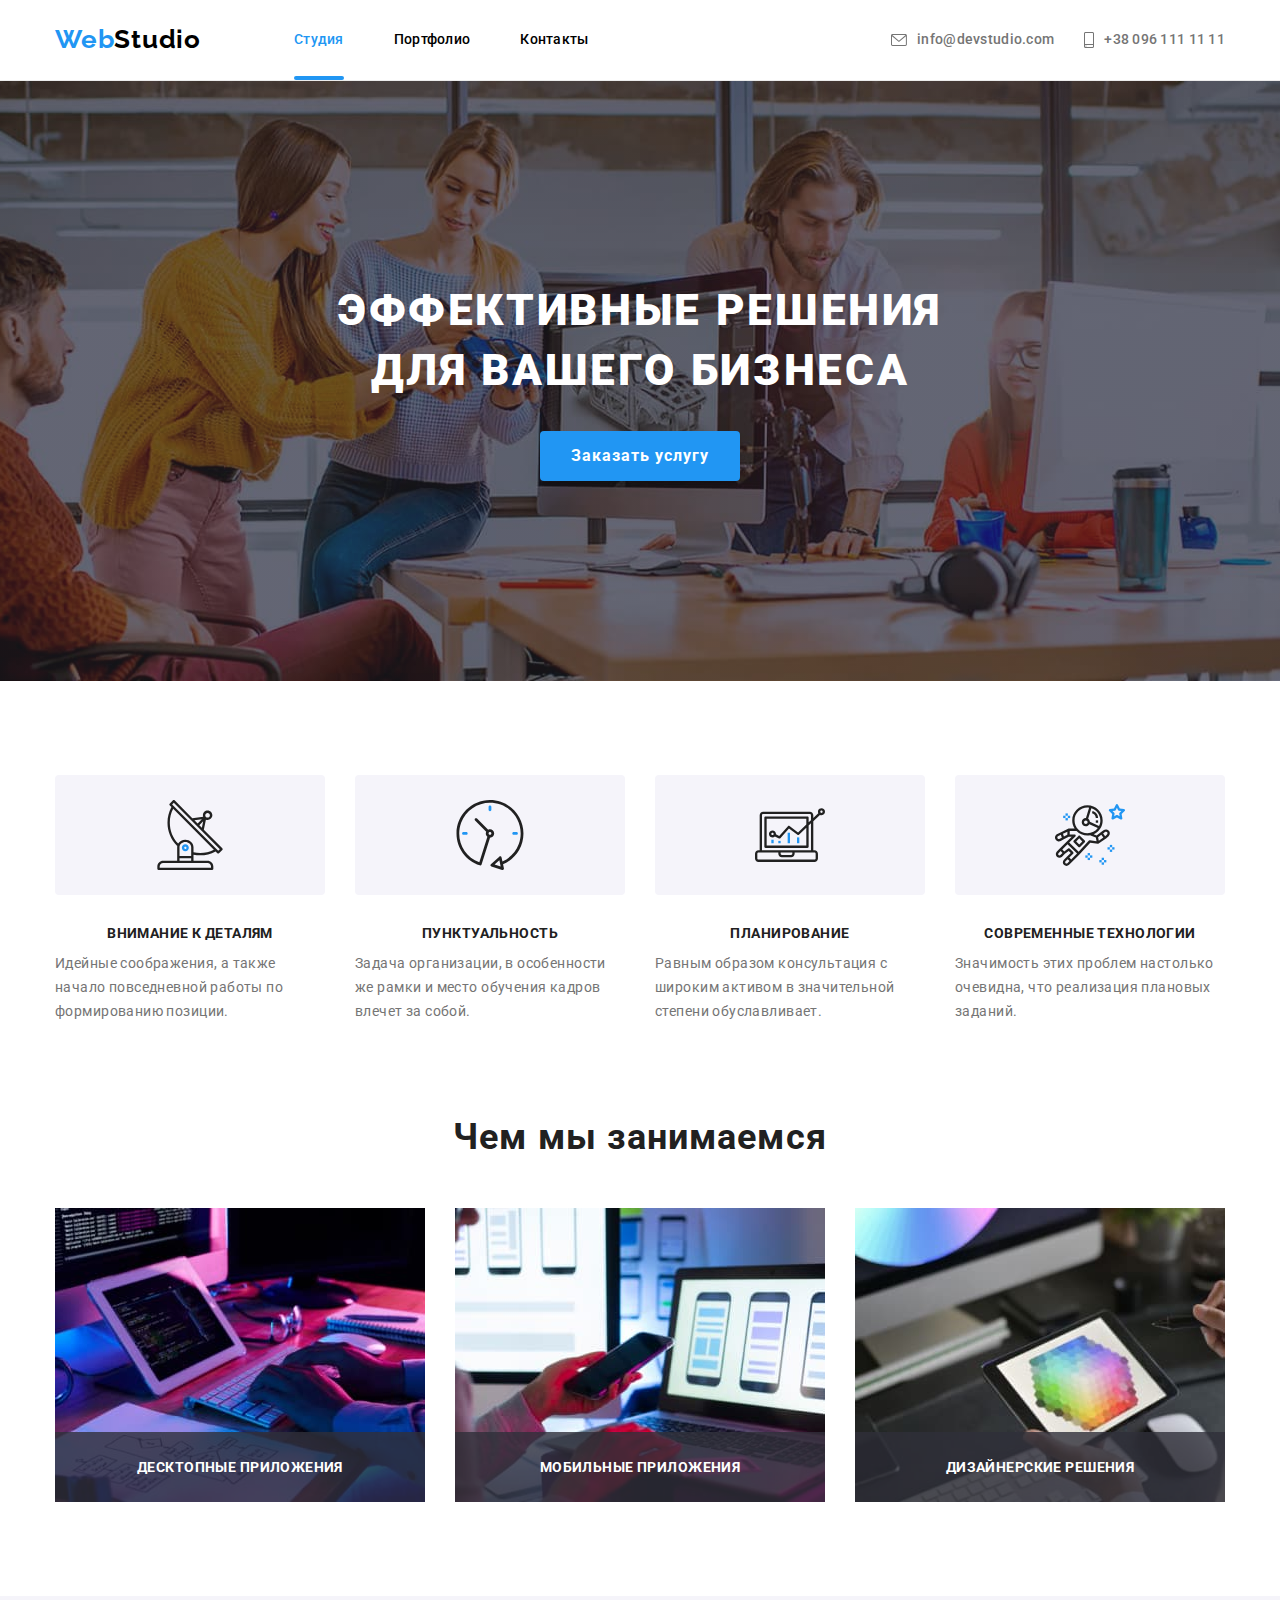
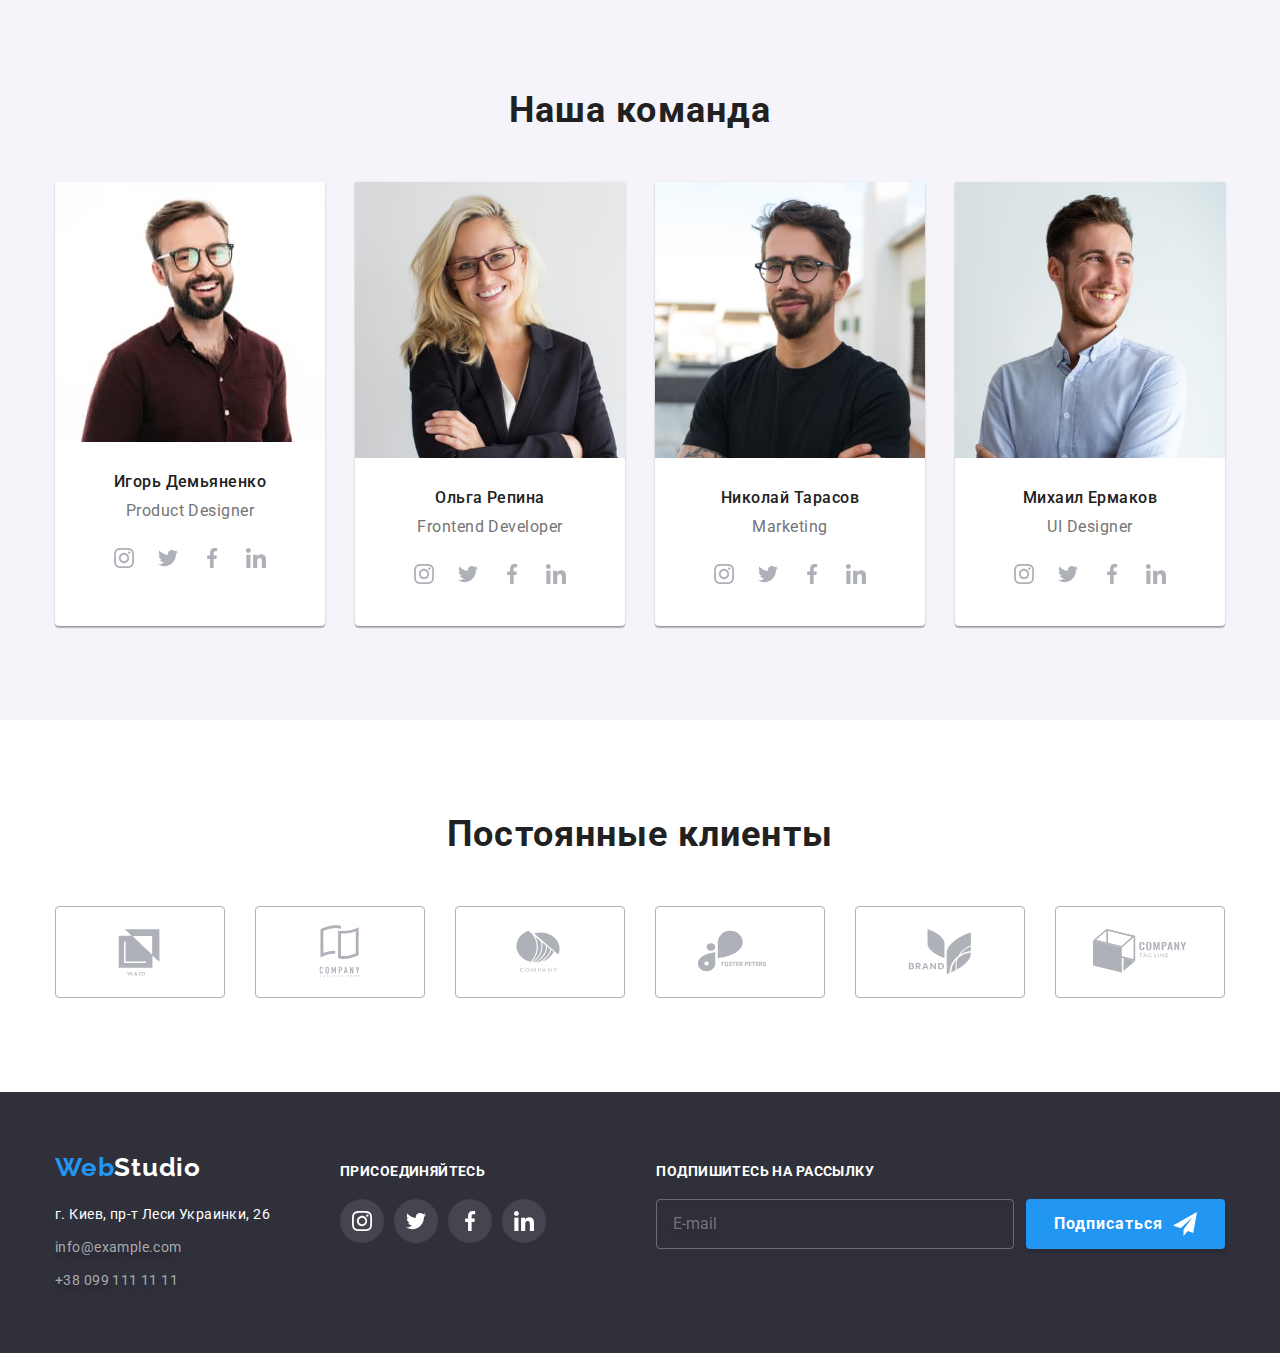
==== commit 9f721597: "added desk/tablet/mob img" ====
--- a/index.html
+++ b/index.html
@@ -164,7 +164,12 @@
           <h2 class="title">Наша команда</h2>
           <ul class="team__list list">
             <li class="team__item">
-              <img class="team__item--img" src="./images/img.jpg" alt="Product Designer" width="270" />
+              <picture>
+                <source srcset="./images/img_desk.jpg 1x, ./images/img_desk_2x.jpg 2x" media="(min-width:1200px)" >
+                <source srcset="./images/img_tab.jpg 1x, ./images/img_tab_2x.jpg 2x" media="(min-width:768px)" >
+                <source srcset="./images/img_mob.jpg 1x, ./images/img_mob_2x.jpg 2x" media="(min-width:480px)" >
+                <img class="team__item--img" src="./images/img_mob.jpg" alt="Product Designer"  />
+              </picture>
               <div class="team__row">
                 <h3 class="team__subtitle">Игорь Демьяненко</h3>
                 <p class="team__text" lang="en">Product Designer</p>
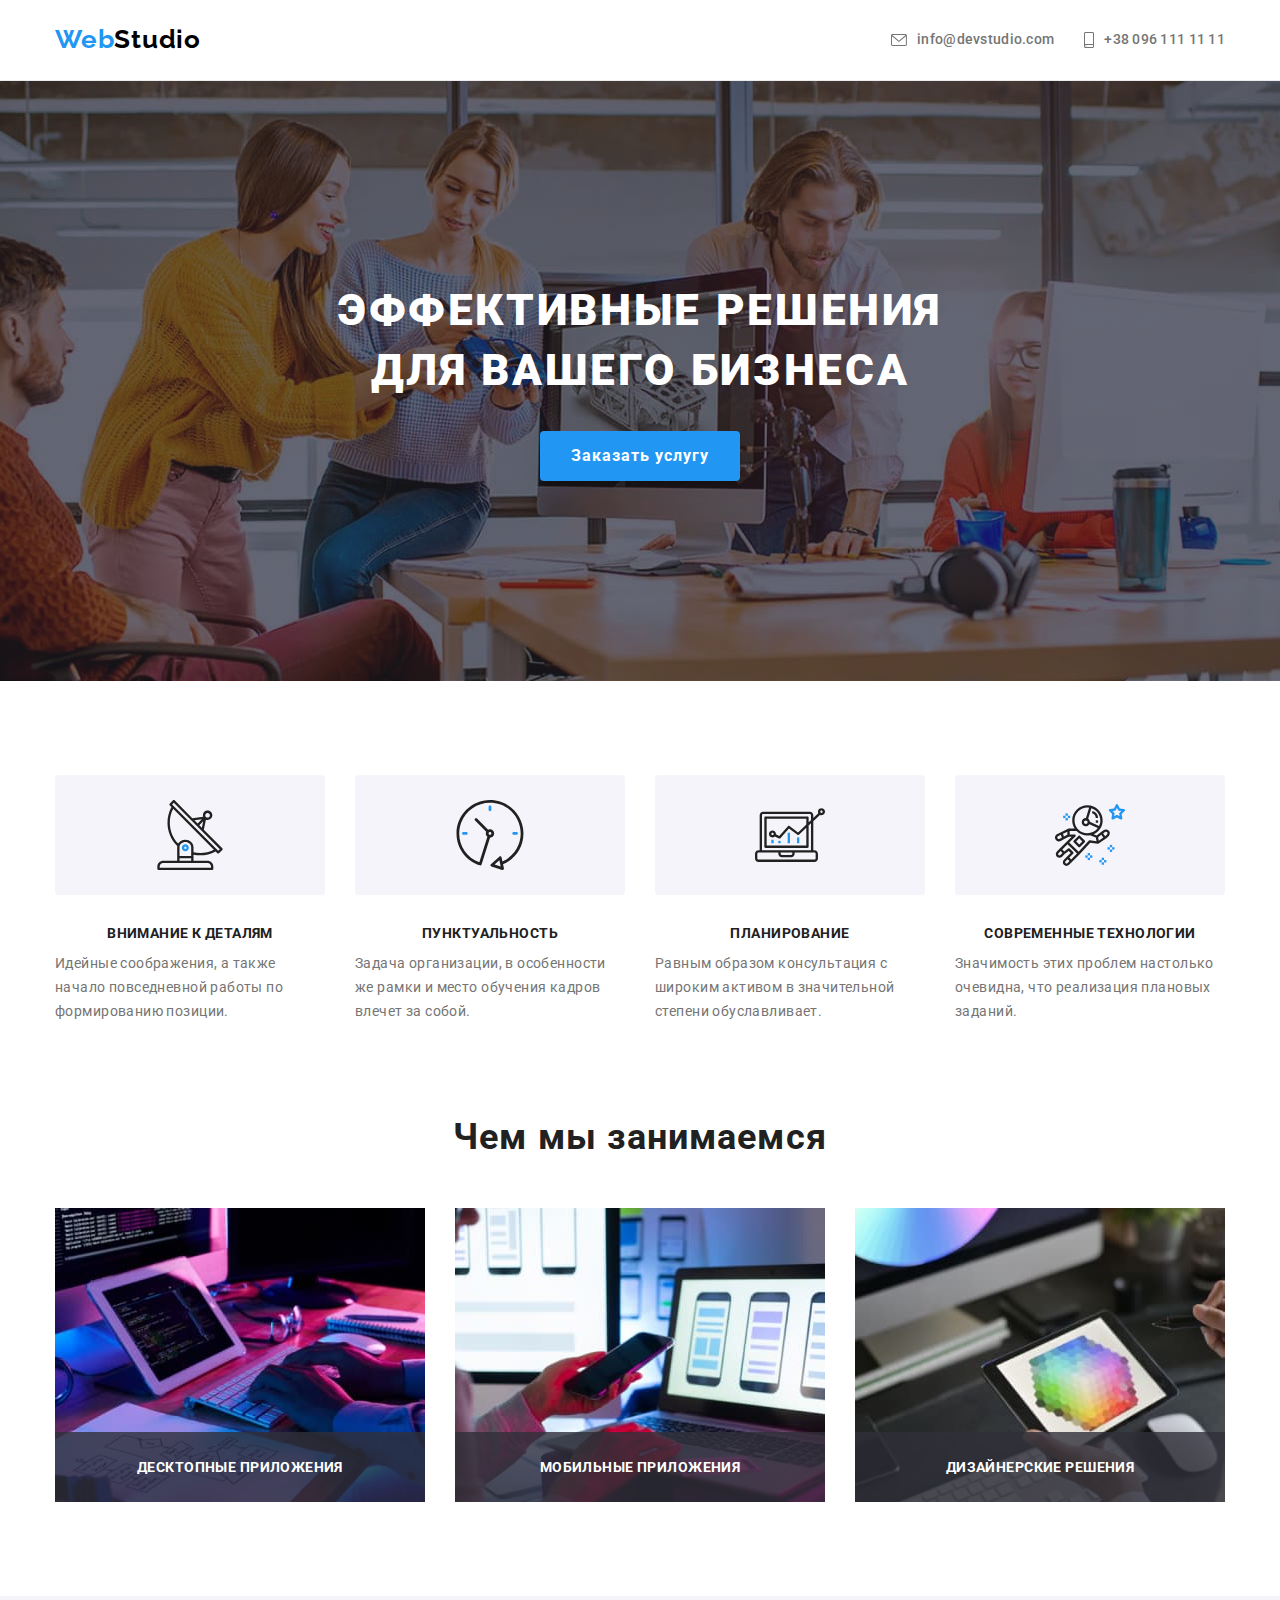
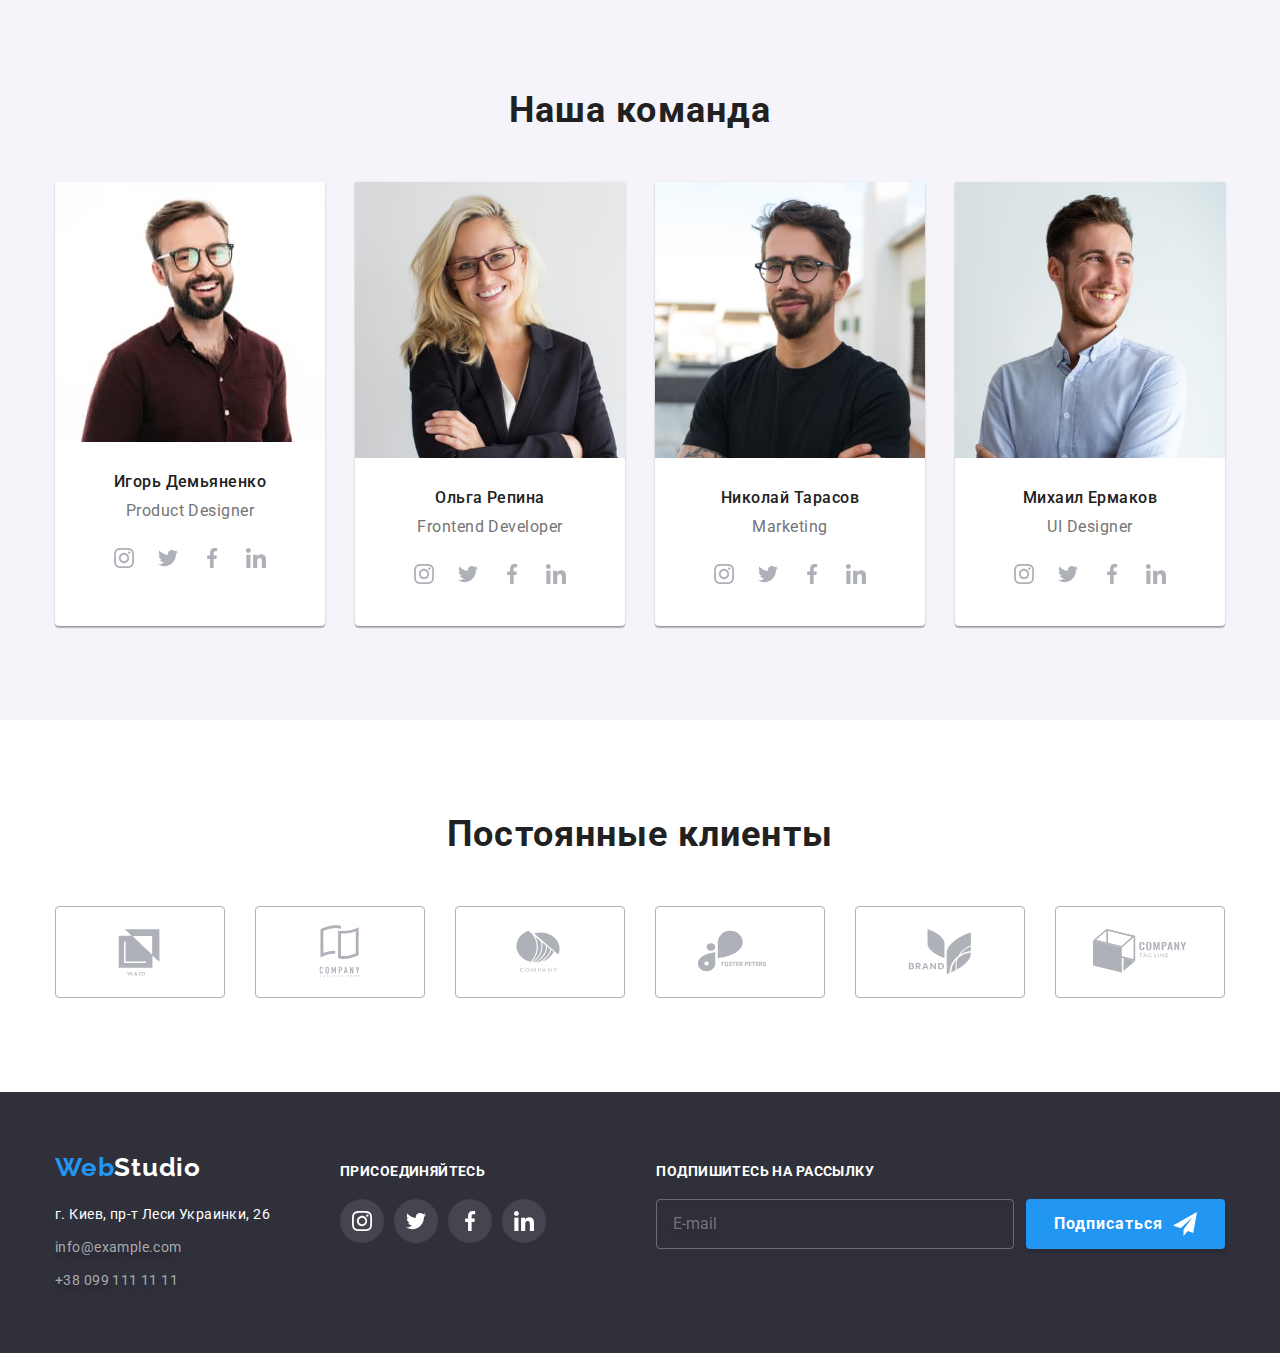
==== commit a3e47f95: "added mobile menu" ====
--- a/index.html
+++ b/index.html
@@ -25,17 +25,17 @@
           >
                     <button
             type="button"
-            class="menu__button is-open"
+            class="menu--open__btn is-open"
             aria-expanded="false"
             aria-controls="menu-container"
             data-menu-button
           >
             <svg class="menu__button--icon" Width="40" Height="40" aria-label="Переключатель мобильного меню">
-              <use class="menu__button--iconclose" href="./images/icons.svg#iconclose"></use>
-              <use class="menu__button--iconmenu" href="./images/icons.svg#iconmenu"></use>
+              <!-- <use class="menu__button--iconclose" href="./images/icons.svg#icon-close_40px"></use> -->
+              <use class="menu__button--iconmenu" href="./images/icons.svg#icon-menu_40px"></use>
             </svg>
           </button>
-          <div class="menu__container" id="menu-container" data-menu>
+          
             
             <div class="navigation" >
             <nav class="nav">
@@ -51,7 +51,7 @@
             </li>
           </ul>
         </nav>
-            </div>
+            
             <div class="contacts">
               <ul class="connect list">
           <li class="connect__list">
@@ -72,10 +72,73 @@
             </div>
         
 </div>
-        <!-- <nav class="header__nav">
-
-          
-        </nav> -->
+<!-- mob-menu -->
+        <div class="mob--menu__container" id="menu-container" data-menu>
+          <div class="container">
+            <div class="menu_top">
+                              <button
+            type="button"
+            class="menu-close__btn is-open"
+            aria-expanded="false"
+            aria-controls="menu-container"
+            data-menu-button
+          >
+            <svg class="menu__button--icon" Width="40" Height="40" aria-label="Переключатель мобильного меню">
+              <use class="menu__button--iconclose" href="./images/icons.svg#icon-close_40px"></use>
+              
+            </svg>
+          </button>
+            <nav class="mob--nav">
+          <ul class="mob--nav__list list">
+            <li class="mob--nav__item">
+              <a class="mob--nav__link link current" href="./index.html">Студия</a>
+            </li>
+            <li class="mob--nav__item">
+              <a class="mob--nav__link link" href="./portfolio.html">Портфолио</a>
+            </li>
+            <li class="mob--nav__item">
+              <a class="mob--nav__link link" href="#">Контакты</a>
+            </li>
+          </ul>
+        </nav>
+        </div>
+                    <div class="mob--contacts">
+              <ul class="mob--connect list">
+                          <li class="mob--connect__list">
+            <a class="mob--connect__link link phone_font" href="tel:+380961111111">
+             +38 096 111 11 11</a>
+          </li>
+          <li class="mob--connect__list">
+            <a class="mob--connect__link link" href="mailto:info@devstudio.com">
+              info@devstudio.com</a>
+          </li>
+
+        </ul>
+            </div>
+                      <ul class="mob--soc__list list">
+            <li class="mob--soc__item">
+              <a class="mob--soc__link link" href="#">Instagram
+
+              </a>
+            </li>
+            <li class="mob--soc__item">
+              <a class="mob--soc__link link" href="#">Twitter
+
+              </a>
+            </li>
+            <li class="mob--soc__item">
+              <a class="mob--soc__link link" href="#">Facebook
+
+              </a>
+            </li>
+            <li class="mob--soc__item">
+              <a class="mob--soc__link link" href="#">LinkedIn
+
+              </a>
+            </li>
+          </ul>
+          </div>
+            </div>
       </div>
 
     </header>
--- a/css/main.min.css
+++ b/css/main.min.css
@@ -1 +1 @@
-body{font-family:"Roboto",sans-serif;background:var(--typical-white-color);font-size:14px}.list{list-style-type:none}.link{text-decoration:none;color:#000}p,h1,h2,h3,h4,h5,h6{margin:0}ul{padding-left:0;margin:0}.container{width:100%;padding-left:15px;padding-right:15px;margin-left:auto;margin-right:auto}@media screen and (min-width: 480px){.container{max-width:480px}}@media screen and (min-width: 768px){.container{max-width:768px}}@media screen and (min-width: 1200px){.container{max-width:1200px}}.logo{font-family:"Raleway";font-weight:700;font-size:24px;line-height:1.16;letter-spacing:.03em;padding-top:16px;padding-bottom:16px}@media screen and (min-width: 768px){.logo{margin-right:88px}}@media screen and (min-width: 1200px){.logo{font-size:26px;line-height:1.19px;margin-right:93px;padding-top:24px;padding-bottom:24px}}.logo--header{color:#2196f3}.logo--footer{color:#fff}.section{padding-top:60px;padding-bottom:60px}@media screen and (min-width: 1200px){.section{padding-top:94px;padding-bottom:94px}}.title{font-weight:700;font-size:28px;line-height:1.17;text-align:center;letter-spacing:.03em;color:#212121;margin-bottom:30px}@media screen and (min-width: 1140px){.title{font-size:36px;line-height:1.16;margin-bottom:50px}}.backdrop{position:fixed;top:0;left:0;width:100%;height:100%;background:rgba(0,0,0,.2);transition-property:opacity,visibility;transition-duration:var(--typical-time-transition);transition-timing-function:var(--typical-cubic-bezier)}.menu__button{display:inline-block;margin:0;padding:0;border:none;background-color:rgba(0,0,0,0)}@media screen and (min-width: 768px){.menu__button{display:none}}.menu__button--icon:hover{fill:#2196f3}.menu__button--icon:focus{fill:#2196f3}.menu__button .menu__button--iconclose{display:none}.menu__button.is-open .menu__button--iconclose{display:block}.menu__button.is-open .menu__button--iconmenu{display:none}.menu__container{background-color:#fff}@media screen and (max-width: 768px){.menu__container{display:none;position:absolute;top:100%;left:0;width:100%}.menu__container.is-open{display:block}}@media screen and (min-width: 768px){.menu__container{display:flex;justify-content:space-between;flex-grow:1}}.nav{margin-right:auto}@media screen and (min-width: 768px){.nav__list{display:flex}}.nav__item{font-weight:500;font-size:40px;line-height:1.175;letter-spacing:.02em;color:#212121}@media screen and (min-width: 768px){.nav__item{font-weight:500;font-size:14px;line-height:1.14;letter-spacing:.02em}.nav__item:not(:last-child){margin-right:50px}}.nav__item .link.current{color:var(--main-color)}.nav__link{padding-top:32px;padding-bottom:32px;display:block;color:var(--header-logo-color);transition-property:color;transition-duration:var(--typical-time-transition);transition-timing-function:var(--typical-cubic-bezier)}.nav__link:focus{color:var(--main-color)}.nav__link:hover{color:var(--main-color)}.current{position:relative}@media screen and (min-width: 768px){.current::after{content:"";position:absolute;bottom:0;display:block;width:100%;height:4px;background-color:var(--main-color);border-radius:2px}}@media screen and (min-width: 768px){.contacts{display:flex;justify-content:space-between;align-items:center}}@media screen and (min-width: 768px){.connect{flex-direction:column;align-items:center}}@media screen and (min-width: 1200px){.connect{display:flex;flex-direction:row;align-items:center}}@media screen and (min-width: 768px){.connect__list:not(:last-child){margin-bottom:8px}}@media screen and (min-width: 768px)and (min-width: 1200px){.connect__list:not(:last-child){margin-right:30px;margin-bottom:0px}}.connect__link{font-weight:500;font-size:12px;line-height:1.16;letter-spacing:.02em;color:var(--header-contact-color);display:flex;transition-property:color,fill;transition-duration:var(--typical-time-transition);transition-timing-function:var(--typical-cubic-bezier)}@media screen and (min-width: 768px){.connect__link{display:block}}@media screen and (min-width: 1200px){.connect__link{padding-bottom:32px;padding-top:32px;display:flex;justify-content:center;align-items:center;font-size:14px;line-height:1.14}}.connect__link:hover{color:var(--main-color);fill:var(--main-color)}.connect__link:focus{color:var(--main-color)}.connect__icon{margin-right:10px;display:inline-block;align-self:center;fill:currentColor}.btn{background:var(--filter-btn-background);border-radius:4px;cursor:pointer;border-color:rgba(0,0,0,0);padding:6px 22px 6px 22px;transition-property:color,background,box-shadow;transition-duration:var(--typical-time-transition);transition-timing-function:var(--typical-cubic-bezier)}.btn:hover{background:var(--btn-hover);box-shadow:0px 3px 1px rgba(0,0,0,.1),0px 1px 2px rgba(0,0,0,.08),0px 2px 2px rgba(0,0,0,.12)}.btn:focus{background:var(--btn-hover);box-shadow:0px 3px 1px rgba(0,0,0,.1),0px 1px 2px rgba(0,0,0,.08),0px 2px 2px rgba(0,0,0,.12)}.btn__text{font-family:inherit;font-weight:500;font-size:16px;line-height:1.62;text-align:center;letter-spacing:.03em;color:var(--filter-btn-text)}.btn__text:hover{color:var(--typical-white-color)}.btn__text:focus{color:var(--typical-white-color)}.filtr-btn__item{margin-top:15px;display:inline-block}.filtr-btn__item:not(:last-child){margin-right:8px}.filtr-btn__list{margin-top:-15px;margin-bottom:40px}@media screen and (min-width: 768px){.filtr-btn__list{margin-bottom:30px}}@media screen and (min-width: 1200px){.filtr-btn__list{margin-bottom:50px}}.current-btn{background:var(--btn-hover);color:var(--typical-white-color);box-shadow:0px 4px 4px rgba(0,0,0,.15)}.header{border-bottom:1px solid #ececec;position:relative}.header__container{display:flex;align-items:center;justify-content:space-between}.feature__list{margin-bottom:-30px}@media screen and (min-width: 768px){.feature__list{display:flex;flex-wrap:wrap;margin-left:-30px}}.feature__item{margin-bottom:30px}@media screen and (min-width: 768px){.feature__item{width:calc(50% - 30px);margin-left:30px}}@media screen and (min-width: 1200px){.feature__item{width:calc(25% - 30px)}}.feature__item--icon{display:flex;justify-content:center;align-items:center;height:120px;background:#f5f4fa;border-radius:4px;margin-bottom:30px}.feature__item--text{font-weight:400;font-size:14px;line-height:24px;letter-spacing:.03em;color:#757575}.feature__item--title{font-weight:700;font-size:14px;line-height:16px;text-align:center;letter-spacing:.03em;text-transform:uppercase;color:#212121;margin-bottom:10px}.about{background-color:fff;display:flex;padding-bottom:94px}@media screen and (max-width: 1199px){.about{display:none}}.about__img{display:block;max-width:100%;height:auto}.about__item{position:relative}.about__item:not(:last-child){margin-right:30px}.about__list{display:flex}.about__text{position:absolute;display:flex;align-items:center;justify-content:center;bottom:0;height:70px;width:100%;font-style:normal;font-weight:700;font-size:14px;line-height:16px;text-align:center;letter-spacing:.03em;text-transform:uppercase;color:#fff;background:rgba(47,48,58,.8)}.team{background-color:#f5f4fa}.team__item{background:#fff;box-shadow:0px 1px 3px rgba(0,0,0,.12),0px 1px 1px rgba(0,0,0,.14),0px 2px 1px rgba(0,0,0,.2);border-radius:0px 0px 4px 4px;margin-bottom:30px}@media screen and (min-width: 768px){.team__item{width:calc(50% - 30px);margin-left:30px}}@media screen and (min-width: 1200px){.team__item{width:calc(25% - 30px)}}.team__item--img{display:block;width:100%;height:auto}.team__list{margin-bottom:-30px}@media screen and (min-width: 768px){.team__list{display:flex;flex-wrap:wrap;margin-left:-30px}}.team__row{padding-top:30px;padding-bottom:30px}.team__subtitle{font-weight:500;font-size:16px;line-height:19px;text-align:center;letter-spacing:.03em;color:#212121;margin-bottom:10px}.team__text{font-weight:400;font-size:16px;line-height:19px;text-align:center;letter-spacing:.03em;color:#757575;margin-bottom:16px}.team-soc__link{display:flex;justify-content:center;align-items:center;width:44px;height:44px;border-radius:50%;background-color:#fff;fill:#afb1b8;transition-property:fill,background-color;transition-duration:var(--typical-time-transition);transition-timing-function:var(--typical-cubic-bezier)}.team-soc__link:hover{background-color:#2196f3;fill:#fff}.team-soc__link:focus{background-color:#2196f3;fill:#fff}.team-soc__list{display:flex;justify-content:center}.client__item{width:calc(50% - 30px);margin-bottom:30px;margin-left:30px}@media screen and (min-width: 768px){.client__item{width:calc(33.3333333333% - 30px)}}@media screen and (min-width: 1200px){.client__item{width:calc(16.6666666667% - 30px)}}.client__link{display:flex;align-items:center;justify-content:center;height:92px;border:1px solid #afb1b8;box-sizing:border-box;border-radius:4px;fill:#afb1b8}.client__link:hover{border:1px solid #2196f3;fill:#2196f3}.client__link:focus{border:1px solid #2196f3;fill:#2196f3}.client__list{display:flex;flex-wrap:wrap;margin-bottom:-30px;margin-left:-30px}.footer{background:var(--footer-background-color);padding-top:60px;padding-bottom:60px}.footer__container{text-align:center}@media screen and (min-width: 768px){.footer__container{display:flex;flex-wrap:wrap;justify-content:space-around;align-items:baseline}}@media screen and (min-width: 1200px){.footer__container{text-align:left}}.footer__contact{margin-bottom:60px}@media screen and (min-width: 1200px){.footer__contact{margin-right:70px;margin-bottom:0}}.footer__logo{display:block;font-family:"Raleway";font-weight:700;font-size:24px;line-height:1.16;letter-spacing:.03em;margin-bottom:20px;color:var(--typical-white-color)}@media screen and (min-width: 768px){.footer__logo{font-size:26px;line-height:1.19;letter-spacing:.03em}}.footer__logo--color{color:var(--main-color)}.footer__address{display:block;font-style:normal;font-size:14px;line-height:1.71;letter-spacing:.03em;color:var(--typical-white-color)}.address__list:not(:last-child){margin-bottom:9px}.address__list--link{font-size:14px;line-height:1.71;letter-spacing:.03em;color:rgba(255,255,255,.6);text-shadow:0px 4px 4px rgba(0,0,0,.25);transition-property:color;transition-duration:var(--typical-time-transition);transition-timing-function:var(--typical-cubic-bezier)}.address__list--link:hover{color:var(--main-color)}.address__list--link:focus{color:var(--main-color)}.soc__column{margin-bottom:60px}@media screen and (min-width: 1200px){.soc__column{margin-right:auto;margin-bottom:0}}.soc__title{font-weight:700;font-size:14px;line-height:16px;letter-spacing:.03em;text-transform:uppercase;color:var(--typical-white-color)}.soc__list{display:flex;margin-top:20px;justify-content:center}.soc__item:not(:last-child){margin-right:10px}.soc__link{display:flex;width:44px;height:44px;border-radius:50%;background:rgba(255,255,255,.1);justify-content:center;align-items:center;fill:var(--typical-white-color);transition-property:background;transition-duration:var(--typical-time-transition);transition-timing-function:var(--typical-cubic-bezier)}.soc__link:hover{background-color:var(--main-color)}.soc__link:focus{background-color:var(--main-color)}.subscribe__title{display:block;font-weight:700;font-size:14px;margin-bottom:20px;line-height:16px;letter-spacing:.03em;text-transform:uppercase;color:var(--typical-white-color)}@media screen and (min-width: 1200px){.subscribe__form{display:flex}}.subscribe__input{display:block;width:100%;font-size:16px;padding:15px 0px 15px 16px;border:1px solid rgba(255,255,255,.3);box-sizing:border-box;filter:drop-shadow(0px 4px 4px rgba(0, 0, 0, 0.15));border-radius:4px;background-color:rgba(0,0,0,0);margin-bottom:20px;color:var(--typical-white-color)}@media screen and (min-width: 768px){.subscribe__input{width:450px}}@media screen and (min-width: 1200px){.subscribe__input{width:358px;display:flex;margin-right:12px;margin-bottom:0px}}.subscribe__btn{background:var(--main-color);box-shadow:0px 4px 4px rgba(0,0,0,.15);border-radius:4px;font-weight:700;font-size:16px;line-height:30px;display:inline-flex;align-items:center;text-align:center;letter-spacing:.06em;padding:10px 28px;color:var(--typical-white-color);border:none;cursor:pointer}@media screen and (min-width: 1200px){.subscribe__btn{display:flex}}.subscribe__btn--icon{margin-left:10px}.is-hidden{visibility:hidden;opacity:0;pointer-events:none}.is-hidden .modal{transform:translate(-50%, -50%) scale(1)}.modal{position:absolute;top:50%;left:50%;min-width:528px;min-height:581px;background:var(--typical-white-color);box-shadow:0px 1px 3px rgba(0,0,0,.12),0px 1px 1px rgba(0,0,0,.14),0px 2px 1px rgba(0,0,0,.2);border-radius:4px;transition-property:transform;transition-duration:var(--typical-time-transition);transition-timing-function:var(--typical-cubic-bezier);transform:translate(-50%, -50%) scale(1);padding:40px}.modal-btn-exit{position:absolute;display:flex;justify-content:center;align-items:center;top:8px;right:8px;width:30px;height:30px;border-radius:50%;background:var(--typical-white-color);border:1px solid rgba(0,0,0,.1);box-sizing:border-box;transition-property:fill;transition-duration:var(--typical-time-transition);transition-timing-function:var(--typical-cubic-bezier)}.modal-btn-exit:hover .modal-icon-exit{fill:var(--main-color)}.modal-btn-exit:focus .modal-icon-exit{fill:var(--main-color)}.modal-title{font-weight:700;font-size:20px;line-height:23px;text-align:center;letter-spacing:.03em;color:var(--modal-title-color);margin-bottom:12px}.modal-label{font-weight:400;font-size:12px;line-height:14px;letter-spacing:.01em;color:var(--modal-label-color);margin-bottom:4px;display:block}.modal-input{width:100%;height:40px;padding-left:40px;border:1px solid rgba(33,33,33,.2);box-sizing:border-box;border-radius:4px;outline:none;transition-property:border-color;transition-duration:var(--typical-time-transition);transition-timing-function:var(--typical-cubic-bezier)}.modal-input:focus{border-color:var(--main-color)}.modal-input:focus+.modal-icon{fill:var(--main-color)}.modal-text{width:100%;height:120px;padding:12px 16px;resize:none;outline:none;border:1px solid rgba(33,33,33,.2);box-sizing:border-box;border-radius:4px;font-weight:400;line-height:14px;letter-spacing:.01em;transition-property:border-color;transition-duration:var(--typical-time-transition);transition-timing-function:var(--typical-cubic-bezier)}.modal-text:focus{border-color:var(--main-color)}.modal-input-wrap{position:relative}.modal-icon{position:absolute;left:10px;top:50%;transform:translateY(-50%);transition-property:fill;transition-duration:var(--typical-time-transition);transition-timing-function:var(--typical-cubic-bezier)}.modal-field{margin-bottom:10px}.modal-textarea{margin-bottom:20px}.check-text{font-weight:400;font-size:14px;line-height:24px;letter-spacing:.03em;color:var(--modal-label-color);display:flex;align-items:center;transition-property:background-color;transition-duration:var(--typical-time-transition);transition-timing-function:var(--typical-cubic-bezier)}.check-text span{width:16px;height:15px;border:2px solid #212121;border-radius:3px;margin-right:8px;display:flex;align-items:center;justify-content:center}.check-icon{fill:rgba(0,0,0,0);transition-property:border-color,fill;transition-duration:var(--typical-time-transition);transition-timing-function:var(--typical-cubic-bezier)}.input-check:focus+.check-text span{border-color:var(--main-color)}.input-check:checked+.check-text span{background-color:var(--main-color);border:none}.input-check:checked+.check-text .check-icon{fill:var(--typical-white-color)}.modal-checkbox{display:flex;align-items:center;justify-content:center;margin-bottom:30px}.check-link{font-weight:400;font-size:14px;line-height:24px;letter-spacing:.03em;text-decoration-line:underline;color:var(--main-color)}.send-btn{display:flex;justify-content:center;align-items:center;margin-left:auto;margin-right:auto;width:200px;height:50px;font-weight:700;font-size:16px;line-height:30px;letter-spacing:.06em;color:var(--typical-white-color);background:var(--main-color);box-shadow:0px 4px 4px rgba(0,0,0,.15);border-radius:4px;border:none;cursor:pointer;transition-property:background,box-shadow;transition-duration:var(--typical-time-transition);transition-timing-function:var(--typical-cubic-bezier)}.send-btn:hover{background:var(--btn-send-color)}.portfolio--container{display:flex;flex-direction:column;align-items:center}.portfolio__list{margin-bottom:-30px}@media screen and (min-width: 768px){.portfolio__list{display:flex;flex-wrap:wrap;margin-left:-30px}}.portfolio-item{margin-bottom:30px}@media screen and (min-width: 768px){.portfolio-item{width:calc(50% - 30px);margin-left:30px}}@media screen and (min-width: 1200px){.portfolio-item{width:calc(33.3333333333% - 30px)}}.portfolio-link{display:flex;flex-direction:column;height:100%;text-decoration:none;transition-property:box-shadow;transition-duration:var(--typical-time-transition);transition-timing-function:var(--typical-cubic-bezier)}.portfolio-link:hover{box-shadow:0px 1px 1px rgba(0,0,0,.12),0px 4px 4px rgba(0,0,0,.06),1px 4px 6px rgba(0,0,0,.16)}.portfolio-link:focus{box-shadow:0px 1px 1px rgba(0,0,0,.12),0px 4px 4px rgba(0,0,0,.06),1px 4px 6px rgba(0,0,0,.16)}.portfolio-img{display:block;max-width:100%;height:auto}.portfolio-border{border-left:1px solid #eee;border-right:1px solid #eee;border-bottom:1px solid #eee;padding:24px 20px 24px 20px;flex-grow:1}.portfolio-title{font-weight:700;font-size:18px;line-height:2;letter-spacing:.06em;color:var(--portfolio-title-color);margin-bottom:4px}.portfolio-text{font-size:16px;line-height:1.87;letter-spacing:.03em;color:var(--portfolio-text-color)}.portfolio-overlay{position:relative;margin-left:auto;margin-right:auto;overflow:hidden}.portfolio-description-text{position:absolute;left:0;bottom:0;width:100%;height:100%;padding:63px 24px;background:rgba(33,150,243,.9);font-weight:400;font-size:18px;line-height:1.55;letter-spacing:.03em;overflow-y:auto;color:var(--typical-white-color);transform:translatey(101%);transition-property:transform,background,color;transition-duration:var(--typical-time-transition);transition-timing-function:var(--typical-cubic-bezier)}.portfolio-link:hover .portfolio-description-text{transform:translatey(0)}.portfolio-link:focus .portfolio-description-text{transform:translatey(0)}.hero{text-align:center;padding-top:118px;padding-bottom:118px;background-image:linear-gradient(rgba(47, 48, 58, 0.4), rgba(47, 48, 58, 0.4)),url(../images/hero_mobile.jpg);background-repeat:no-repeat;background-position:center;background-size:cover}@media screen and (min-device-pixel-ratio: 2),screen and (min-resolution: 192dpi),screen and (min-resolution: 2dppx){.hero{background-image:linear-gradient(rgba(47, 48, 58, 0.4), rgba(47, 48, 58, 0.4)),url(../images/hero_mobile_x2.jpg)}}@media screen and (min-width: 768px){.hero{background-image:linear-gradient(rgba(47, 48, 58, 0.4), rgba(47, 48, 58, 0.4)),url(../images/hero_tablet.jpg)}}@media screen and (min-width: 768px)and (min-device-pixel-ratio: 2),screen and (min-width: 768px)and (min-resolution: 192dpi),screen and (min-width: 768px)and (min-resolution: 2dppx){.hero{background-image:linear-gradient(rgba(47, 48, 58, 0.4), rgba(47, 48, 58, 0.4)),url(../images/hero_tablet_x2.jpg)}}@media screen and (min-width: 1200px){.hero{padding-top:200px;padding-bottom:200px;background-image:linear-gradient(rgba(47, 48, 58, 0.4), rgba(47, 48, 58, 0.4)),url(../images/hero_pc.jpg)}}@media screen and (min-width: 1200px)and (min-device-pixel-ratio: 2),screen and (min-width: 1200px)and (min-resolution: 192dpi),screen and (min-width: 1200px)and (min-resolution: 2dppx){.hero{background-image:linear-gradient(rgba(47, 48, 58, 0.4), rgba(47, 48, 58, 0.4)),url(../images/hero_pc_x2.jpg)}}.hero__btn{width:200px;height:50px;background:#2196f3;box-shadow:0px 4px 4px rgba(0,0,0,.15);border-radius:4px;cursor:pointer;border:none}.hero__btn:hover{background:#188ce8}.hero__btn:focus{background:#188ce8}.hero__btn--text{font-weight:700;font-size:16px;line-height:1.87;align-items:center;text-align:center;letter-spacing:.06em;color:#fff}.hero__title{max-width:360px;font-weight:900;font-size:26px;line-height:1.61;text-align:center;letter-spacing:.06em;text-transform:uppercase;color:#fff;margin-left:auto;margin-right:auto;margin-bottom:30px}@media screen and (min-width: 1200px){.hero__title{max-width:696px;font-size:44px;line-height:1.36}}.visually-hidden{position:absolute;width:1px;height:1px;margin:-1px;border:0;padding:0;white-space:nowrap;clip-path:inset(100%);clip:rect(0 0 0 0);overflow:hidden}:root{--main-color: #2196f3;--header-logo-color: #000000;--typical-white-color: #ffffff;--header-nav-color: #212121;--header-contact-color: #757575;--banner-background-color: #2f303a;--btn-hover: #188ce8;--title-color: #212121;--team-text-color: #757575;--filter-btn-background: #f5f4fa;--filter-btn-text: #212121;--portfolio-title-color: #212121;--portfolio-text-color: #757575;--feature-icons-color: #f5f4fa;--team-background-color: #f5f4fa;--footer-background-color: #2f303a;--fillteam-color: #afb1b8;--btn-send-color: #188ce8;--modal-label-color: #757575;--modal-title-color: #212121;--typical-margin: 30px;--typical-time-transition: 250ms;--typical-cubic-bezier: cubic-bezier (0.4, 0, 0.2, 1)}/*# sourceMappingURL=main.min.css.map */+body{font-family:"Roboto",sans-serif;background:var(--typical-white-color);font-size:14px}.list{list-style-type:none}.link{text-decoration:none;color:#000}p,h1,h2,h3,h4,h5,h6{margin:0}ul{padding-left:0;margin:0}.container{width:100%;padding-left:15px;padding-right:15px;margin-left:auto;margin-right:auto}@media screen and (min-width: 480px){.container{max-width:480px}}@media screen and (min-width: 768px){.container{max-width:768px}}@media screen and (min-width: 1200px){.container{max-width:1200px}}.logo{font-family:"Raleway";font-weight:700;font-size:24px;line-height:1.16;letter-spacing:.03em;padding-top:16px;padding-bottom:16px}@media screen and (min-width: 768px){.logo{margin-right:88px}}@media screen and (min-width: 1200px){.logo{font-size:26px;line-height:1.19px;margin-right:93px;padding-top:24px;padding-bottom:24px}}.logo--header{color:#2196f3}.logo--footer{color:#fff}.section{padding-top:60px;padding-bottom:60px}@media screen and (min-width: 1200px){.section{padding-top:94px;padding-bottom:94px}}.title{font-weight:700;font-size:28px;line-height:1.17;text-align:center;letter-spacing:.03em;color:#212121;margin-bottom:30px}@media screen and (min-width: 1140px){.title{font-size:36px;line-height:1.16;margin-bottom:50px}}.backdrop{position:fixed;top:0;left:0;width:100%;height:100%;background:rgba(0,0,0,.2);transition-property:opacity,visibility;transition-duration:var(--typical-time-transition);transition-timing-function:var(--typical-cubic-bezier)}.menu--open__btn{display:inline-block;margin-left:auto;border:none;background-color:rgba(0,0,0,0)}@media screen and (min-width: 768px){.menu--open__btn{display:none}}.menu-close__btn{display:block;margin-left:auto;border:none;background-color:rgba(0,0,0,0);width:40px;height:40px;top:10px;right:15px}.menu__button--icon:hover{fill:#2196f3}.menu__button--icon:focus{fill:#2196f3}.mob--menu__container{position:fixed;top:0;left:0;width:100vw;height:100vh;background-color:#fff;z-index:1;padding-top:48px;padding-bottom:48px}.mob--menu__container .container{display:flex;flex-direction:column;height:100%;justify-content:space-between}.mob--menu__container.is-open{display:block}@media screen and (min-width: 768px){.mob--menu__container{display:none}}.mob--nav__item:not(:last-child){margin-bottom:32px}.mob--nav__link{font-weight:500;font-size:40px;line-height:1.18;letter-spacing:.02em;color:#212121}.mob--nav__link:hover{color:var(--main-color)}.mob--nav__link:focus{color:var(--main-color)}.mob--contacts{margin-bottom:64px}.mob--connect__list:not(:last-child){margin-bottom:32px}.mob--connect__link{font-weight:500;font-size:24px;line-height:1.16;letter-spacing:.02em;color:#757575}.mob--connect__link:hover{color:var(--main-color)}.mob--connect__link:focus{color:var(--main-color)}.phone_font{font-size:34px;line-height:1.17}.mob--soc__list{display:flex;flex-wrap:wrap}.mob--soc__item{display:flex}.mob--soc__item:not(:first-child){margin-left:10px}.mob--soc__item:not(:last-child)::after{content:"";display:block;height:100%;width:1px;background-color:rgba(33,33,33,.2);margin-left:10px}.mob--soc__link{font-weight:500;font-size:18px;line-height:1.22;letter-spacing:.02em;color:#2196f3}.nav{display:none;margin-right:auto}@media screen and (min-width: 768px){.nav__list{display:flex}}.nav__item{font-weight:500;font-size:40px;line-height:1.175;letter-spacing:.02em;color:#212121}@media screen and (min-width: 768px){.nav__item{font-weight:500;font-size:14px;line-height:1.14;letter-spacing:.02em}.nav__item:not(:last-child){margin-right:50px}}.nav__item .link.current{color:var(--main-color)}.nav__link{padding-top:32px;padding-bottom:32px;display:block;color:var(--header-logo-color);transition-property:color;transition-duration:var(--typical-time-transition);transition-timing-function:var(--typical-cubic-bezier)}.nav__link:focus{color:var(--main-color)}.nav__link:hover{color:var(--main-color)}.current{position:relative}@media screen and (min-width: 768px){.current::after{content:"";position:absolute;bottom:0;display:block;width:100%;height:4px;background-color:var(--main-color);border-radius:2px}}.contacts{display:none}@media screen and (min-width: 768px){.contacts{display:flex;justify-content:space-between;align-items:center}}@media screen and (min-width: 768px){.connect{flex-direction:column;align-items:center}}@media screen and (min-width: 1200px){.connect{display:flex;flex-direction:row;align-items:center}}@media screen and (min-width: 768px){.connect__list:not(:last-child){margin-bottom:8px}}@media screen and (min-width: 768px)and (min-width: 1200px){.connect__list:not(:last-child){margin-right:30px;margin-bottom:0px}}.connect__link{font-weight:500;font-size:12px;line-height:1.16;letter-spacing:.02em;color:var(--header-contact-color);display:flex;transition-property:color,fill;transition-duration:var(--typical-time-transition);transition-timing-function:var(--typical-cubic-bezier)}@media screen and (min-width: 768px){.connect__link{display:block}}@media screen and (min-width: 1200px){.connect__link{padding-bottom:32px;padding-top:32px;display:flex;justify-content:center;align-items:center;font-size:14px;line-height:1.14}}.connect__link:hover{color:var(--main-color);fill:var(--main-color)}.connect__link:focus{color:var(--main-color)}.connect__icon{margin-right:10px;display:inline-block;align-self:center;fill:currentColor}.btn{background:var(--filter-btn-background);border-radius:4px;cursor:pointer;border-color:rgba(0,0,0,0);padding:6px 22px 6px 22px;transition-property:color,background,box-shadow;transition-duration:var(--typical-time-transition);transition-timing-function:var(--typical-cubic-bezier)}.btn:hover{background:var(--btn-hover);box-shadow:0px 3px 1px rgba(0,0,0,.1),0px 1px 2px rgba(0,0,0,.08),0px 2px 2px rgba(0,0,0,.12)}.btn:focus{background:var(--btn-hover);box-shadow:0px 3px 1px rgba(0,0,0,.1),0px 1px 2px rgba(0,0,0,.08),0px 2px 2px rgba(0,0,0,.12)}.btn__text{font-family:inherit;font-weight:500;font-size:16px;line-height:1.62;text-align:center;letter-spacing:.03em;color:var(--filter-btn-text)}.btn__text:hover{color:var(--typical-white-color)}.btn__text:focus{color:var(--typical-white-color)}.filtr-btn__item{margin-top:15px;display:inline-block}.filtr-btn__item:not(:last-child){margin-right:8px}.filtr-btn__list{margin-top:-15px;margin-bottom:40px}@media screen and (min-width: 768px){.filtr-btn__list{margin-bottom:30px}}@media screen and (min-width: 1200px){.filtr-btn__list{margin-bottom:50px}}.current-btn{background:var(--btn-hover);color:var(--typical-white-color);box-shadow:0px 4px 4px rgba(0,0,0,.15)}.header{border-bottom:1px solid #ececec;position:relative}.header__container{display:flex;align-items:center;justify-content:space-between}.feature__list{margin-bottom:-30px}@media screen and (min-width: 768px){.feature__list{display:flex;flex-wrap:wrap;margin-left:-30px}}.feature__item{margin-bottom:30px}@media screen and (min-width: 768px){.feature__item{width:calc(50% - 30px);margin-left:30px}}@media screen and (min-width: 1200px){.feature__item{width:calc(25% - 30px)}}.feature__item--icon{display:flex;justify-content:center;align-items:center;height:120px;background:#f5f4fa;border-radius:4px;margin-bottom:30px}.feature__item--text{font-weight:400;font-size:14px;line-height:24px;letter-spacing:.03em;color:#757575}.feature__item--title{font-weight:700;font-size:14px;line-height:16px;text-align:center;letter-spacing:.03em;text-transform:uppercase;color:#212121;margin-bottom:10px}.about{background-color:fff;display:flex;padding-bottom:94px}@media screen and (max-width: 1199px){.about{display:none}}.about__img{display:block;max-width:100%;height:auto}.about__item{position:relative}.about__item:not(:last-child){margin-right:30px}.about__list{display:flex}.about__text{position:absolute;display:flex;align-items:center;justify-content:center;bottom:0;height:70px;width:100%;font-style:normal;font-weight:700;font-size:14px;line-height:16px;text-align:center;letter-spacing:.03em;text-transform:uppercase;color:#fff;background:rgba(47,48,58,.8)}.team{background-color:#f5f4fa}.team__item{background:#fff;box-shadow:0px 1px 3px rgba(0,0,0,.12),0px 1px 1px rgba(0,0,0,.14),0px 2px 1px rgba(0,0,0,.2);border-radius:0px 0px 4px 4px;margin-bottom:30px}@media screen and (min-width: 768px){.team__item{width:calc(50% - 30px);margin-left:30px}}@media screen and (min-width: 1200px){.team__item{width:calc(25% - 30px)}}.team__item--img{display:block;width:100%;height:auto}.team__list{margin-bottom:-30px}@media screen and (min-width: 768px){.team__list{display:flex;flex-wrap:wrap;margin-left:-30px}}.team__row{padding-top:30px;padding-bottom:30px}.team__subtitle{font-weight:500;font-size:16px;line-height:19px;text-align:center;letter-spacing:.03em;color:#212121;margin-bottom:10px}.team__text{font-weight:400;font-size:16px;line-height:19px;text-align:center;letter-spacing:.03em;color:#757575;margin-bottom:16px}.team-soc__link{display:flex;justify-content:center;align-items:center;width:44px;height:44px;border-radius:50%;background-color:#fff;fill:#afb1b8;transition-property:fill,background-color;transition-duration:var(--typical-time-transition);transition-timing-function:var(--typical-cubic-bezier)}.team-soc__link:hover{background-color:#2196f3;fill:#fff}.team-soc__link:focus{background-color:#2196f3;fill:#fff}.team-soc__list{display:flex;justify-content:center}.client__item{width:calc(50% - 30px);margin-bottom:30px;margin-left:30px}@media screen and (min-width: 768px){.client__item{width:calc(33.3333333333% - 30px)}}@media screen and (min-width: 1200px){.client__item{width:calc(16.6666666667% - 30px)}}.client__link{display:flex;align-items:center;justify-content:center;height:92px;border:1px solid #afb1b8;box-sizing:border-box;border-radius:4px;fill:#afb1b8}.client__link:hover{border:1px solid #2196f3;fill:#2196f3}.client__link:focus{border:1px solid #2196f3;fill:#2196f3}.client__list{display:flex;flex-wrap:wrap;margin-bottom:-30px;margin-left:-30px}.footer{background:var(--footer-background-color);padding-top:60px;padding-bottom:60px}.footer__container{text-align:center}@media screen and (min-width: 768px){.footer__container{display:flex;flex-wrap:wrap;justify-content:space-around;align-items:baseline}}@media screen and (min-width: 1200px){.footer__container{text-align:left}}.footer__contact{margin-bottom:60px}@media screen and (min-width: 1200px){.footer__contact{margin-right:70px;margin-bottom:0}}.footer__logo{display:block;font-family:"Raleway";font-weight:700;font-size:24px;line-height:1.16;letter-spacing:.03em;margin-bottom:20px;color:var(--typical-white-color)}@media screen and (min-width: 768px){.footer__logo{font-size:26px;line-height:1.19;letter-spacing:.03em}}.footer__logo--color{color:var(--main-color)}.footer__address{display:block;font-style:normal;font-size:14px;line-height:1.71;letter-spacing:.03em;color:var(--typical-white-color)}.address__list:not(:last-child){margin-bottom:9px}.address__list--link{font-size:14px;line-height:1.71;letter-spacing:.03em;color:rgba(255,255,255,.6);text-shadow:0px 4px 4px rgba(0,0,0,.25);transition-property:color;transition-duration:var(--typical-time-transition);transition-timing-function:var(--typical-cubic-bezier)}.address__list--link:hover{color:var(--main-color)}.address__list--link:focus{color:var(--main-color)}.soc__column{margin-bottom:60px}@media screen and (min-width: 1200px){.soc__column{margin-right:auto;margin-bottom:0}}.soc__title{font-weight:700;font-size:14px;line-height:16px;letter-spacing:.03em;text-transform:uppercase;color:var(--typical-white-color)}.soc__list{display:flex;margin-top:20px;justify-content:center}.soc__item:not(:last-child){margin-right:10px}.soc__link{display:flex;width:44px;height:44px;border-radius:50%;background:rgba(255,255,255,.1);justify-content:center;align-items:center;fill:var(--typical-white-color);transition-property:background;transition-duration:var(--typical-time-transition);transition-timing-function:var(--typical-cubic-bezier)}.soc__link:hover{background-color:var(--main-color)}.soc__link:focus{background-color:var(--main-color)}.subscribe__title{display:block;font-weight:700;font-size:14px;margin-bottom:20px;line-height:16px;letter-spacing:.03em;text-transform:uppercase;color:var(--typical-white-color)}@media screen and (min-width: 1200px){.subscribe__form{display:flex}}.subscribe__input{display:block;width:100%;font-size:16px;padding:15px 0px 15px 16px;border:1px solid rgba(255,255,255,.3);box-sizing:border-box;filter:drop-shadow(0px 4px 4px rgba(0, 0, 0, 0.15));border-radius:4px;background-color:rgba(0,0,0,0);margin-bottom:20px;color:var(--typical-white-color)}@media screen and (min-width: 768px){.subscribe__input{width:450px}}@media screen and (min-width: 1200px){.subscribe__input{width:358px;display:flex;margin-right:12px;margin-bottom:0px}}.subscribe__btn{background:var(--main-color);box-shadow:0px 4px 4px rgba(0,0,0,.15);border-radius:4px;font-weight:700;font-size:16px;line-height:30px;display:inline-flex;align-items:center;text-align:center;letter-spacing:.06em;padding:10px 28px;color:var(--typical-white-color);border:none;cursor:pointer}@media screen and (min-width: 1200px){.subscribe__btn{display:flex}}.subscribe__btn--icon{margin-left:10px}.is-hidden{visibility:hidden;opacity:0;pointer-events:none}.is-hidden .modal{transform:translate(-50%, -50%) scale(1)}.modal{position:absolute;top:50%;left:50%;min-width:528px;min-height:581px;background:var(--typical-white-color);box-shadow:0px 1px 3px rgba(0,0,0,.12),0px 1px 1px rgba(0,0,0,.14),0px 2px 1px rgba(0,0,0,.2);border-radius:4px;transition-property:transform;transition-duration:var(--typical-time-transition);transition-timing-function:var(--typical-cubic-bezier);transform:translate(-50%, -50%) scale(1);padding:40px}.modal-btn-exit{position:absolute;display:flex;justify-content:center;align-items:center;top:8px;right:8px;width:30px;height:30px;border-radius:50%;background:var(--typical-white-color);border:1px solid rgba(0,0,0,.1);box-sizing:border-box;transition-property:fill;transition-duration:var(--typical-time-transition);transition-timing-function:var(--typical-cubic-bezier)}.modal-btn-exit:hover .modal-icon-exit{fill:var(--main-color)}.modal-btn-exit:focus .modal-icon-exit{fill:var(--main-color)}.modal-title{font-weight:700;font-size:20px;line-height:23px;text-align:center;letter-spacing:.03em;color:var(--modal-title-color);margin-bottom:12px}.modal-label{font-weight:400;font-size:12px;line-height:14px;letter-spacing:.01em;color:var(--modal-label-color);margin-bottom:4px;display:block}.modal-input{width:100%;height:40px;padding-left:40px;border:1px solid rgba(33,33,33,.2);box-sizing:border-box;border-radius:4px;outline:none;transition-property:border-color;transition-duration:var(--typical-time-transition);transition-timing-function:var(--typical-cubic-bezier)}.modal-input:focus{border-color:var(--main-color)}.modal-input:focus+.modal-icon{fill:var(--main-color)}.modal-text{width:100%;height:120px;padding:12px 16px;resize:none;outline:none;border:1px solid rgba(33,33,33,.2);box-sizing:border-box;border-radius:4px;font-weight:400;line-height:14px;letter-spacing:.01em;transition-property:border-color;transition-duration:var(--typical-time-transition);transition-timing-function:var(--typical-cubic-bezier)}.modal-text:focus{border-color:var(--main-color)}.modal-input-wrap{position:relative}.modal-icon{position:absolute;left:10px;top:50%;transform:translateY(-50%);transition-property:fill;transition-duration:var(--typical-time-transition);transition-timing-function:var(--typical-cubic-bezier)}.modal-field{margin-bottom:10px}.modal-textarea{margin-bottom:20px}.check-text{font-weight:400;font-size:14px;line-height:24px;letter-spacing:.03em;color:var(--modal-label-color);display:flex;align-items:center;transition-property:background-color;transition-duration:var(--typical-time-transition);transition-timing-function:var(--typical-cubic-bezier)}.check-text span{width:16px;height:15px;border:2px solid #212121;border-radius:3px;margin-right:8px;display:flex;align-items:center;justify-content:center}.check-icon{fill:rgba(0,0,0,0);transition-property:border-color,fill;transition-duration:var(--typical-time-transition);transition-timing-function:var(--typical-cubic-bezier)}.input-check:focus+.check-text span{border-color:var(--main-color)}.input-check:checked+.check-text span{background-color:var(--main-color);border:none}.input-check:checked+.check-text .check-icon{fill:var(--typical-white-color)}.modal-checkbox{display:flex;align-items:center;justify-content:center;margin-bottom:30px}.check-link{font-weight:400;font-size:14px;line-height:24px;letter-spacing:.03em;text-decoration-line:underline;color:var(--main-color)}.send-btn{display:flex;justify-content:center;align-items:center;margin-left:auto;margin-right:auto;width:200px;height:50px;font-weight:700;font-size:16px;line-height:30px;letter-spacing:.06em;color:var(--typical-white-color);background:var(--main-color);box-shadow:0px 4px 4px rgba(0,0,0,.15);border-radius:4px;border:none;cursor:pointer;transition-property:background,box-shadow;transition-duration:var(--typical-time-transition);transition-timing-function:var(--typical-cubic-bezier)}.send-btn:hover{background:var(--btn-send-color)}.portfolio--container{display:flex;flex-direction:column;align-items:center}.portfolio__list{margin-bottom:-30px}@media screen and (min-width: 768px){.portfolio__list{display:flex;flex-wrap:wrap;margin-left:-30px}}.portfolio-item{margin-bottom:30px}@media screen and (min-width: 768px){.portfolio-item{width:calc(50% - 30px);margin-left:30px}}@media screen and (min-width: 1200px){.portfolio-item{width:calc(33.3333333333% - 30px)}}.portfolio-link{display:flex;flex-direction:column;height:100%;text-decoration:none;transition-property:box-shadow;transition-duration:var(--typical-time-transition);transition-timing-function:var(--typical-cubic-bezier)}.portfolio-link:hover{box-shadow:0px 1px 1px rgba(0,0,0,.12),0px 4px 4px rgba(0,0,0,.06),1px 4px 6px rgba(0,0,0,.16)}.portfolio-link:focus{box-shadow:0px 1px 1px rgba(0,0,0,.12),0px 4px 4px rgba(0,0,0,.06),1px 4px 6px rgba(0,0,0,.16)}.portfolio-img{display:block;max-width:100%;height:auto}.portfolio-border{border-left:1px solid #eee;border-right:1px solid #eee;border-bottom:1px solid #eee;padding:24px 20px 24px 20px;flex-grow:1}.portfolio-title{font-weight:700;font-size:18px;line-height:2;letter-spacing:.06em;color:var(--portfolio-title-color);margin-bottom:4px}.portfolio-text{font-size:16px;line-height:1.87;letter-spacing:.03em;color:var(--portfolio-text-color)}.portfolio-overlay{position:relative;margin-left:auto;margin-right:auto;overflow:hidden}.portfolio-description-text{position:absolute;left:0;bottom:0;width:100%;height:100%;padding:63px 24px;background:rgba(33,150,243,.9);font-weight:400;font-size:18px;line-height:1.55;letter-spacing:.03em;overflow-y:auto;color:var(--typical-white-color);transform:translatey(101%);transition-property:transform,background,color;transition-duration:var(--typical-time-transition);transition-timing-function:var(--typical-cubic-bezier)}.portfolio-link:hover .portfolio-description-text{transform:translatey(0)}.portfolio-link:focus .portfolio-description-text{transform:translatey(0)}.hero{text-align:center;padding-top:118px;padding-bottom:118px;background-image:linear-gradient(rgba(47, 48, 58, 0.4), rgba(47, 48, 58, 0.4)),url(../images/hero_mobile.jpg);background-repeat:no-repeat;background-position:center;background-size:cover}@media screen and (min-device-pixel-ratio: 2),screen and (min-resolution: 192dpi),screen and (min-resolution: 2dppx){.hero{background-image:linear-gradient(rgba(47, 48, 58, 0.4), rgba(47, 48, 58, 0.4)),url(../images/hero_mobile_x2.jpg)}}@media screen and (min-width: 768px){.hero{background-image:linear-gradient(rgba(47, 48, 58, 0.4), rgba(47, 48, 58, 0.4)),url(../images/hero_tablet.jpg)}}@media screen and (min-width: 768px)and (min-device-pixel-ratio: 2),screen and (min-width: 768px)and (min-resolution: 192dpi),screen and (min-width: 768px)and (min-resolution: 2dppx){.hero{background-image:linear-gradient(rgba(47, 48, 58, 0.4), rgba(47, 48, 58, 0.4)),url(../images/hero_tablet_x2.jpg)}}@media screen and (min-width: 1200px){.hero{padding-top:200px;padding-bottom:200px;background-image:linear-gradient(rgba(47, 48, 58, 0.4), rgba(47, 48, 58, 0.4)),url(../images/hero_pc.jpg)}}@media screen and (min-width: 1200px)and (min-device-pixel-ratio: 2),screen and (min-width: 1200px)and (min-resolution: 192dpi),screen and (min-width: 1200px)and (min-resolution: 2dppx){.hero{background-image:linear-gradient(rgba(47, 48, 58, 0.4), rgba(47, 48, 58, 0.4)),url(../images/hero_pc_x2.jpg)}}.hero__btn{width:200px;height:50px;background:#2196f3;box-shadow:0px 4px 4px rgba(0,0,0,.15);border-radius:4px;cursor:pointer;border:none}.hero__btn:hover{background:#188ce8}.hero__btn:focus{background:#188ce8}.hero__btn--text{font-weight:700;font-size:16px;line-height:1.87;align-items:center;text-align:center;letter-spacing:.06em;color:#fff}.hero__title{max-width:360px;font-weight:900;font-size:26px;line-height:1.61;text-align:center;letter-spacing:.06em;text-transform:uppercase;color:#fff;margin-left:auto;margin-right:auto;margin-bottom:30px}@media screen and (min-width: 1200px){.hero__title{max-width:696px;font-size:44px;line-height:1.36}}.visually-hidden{position:absolute;width:1px;height:1px;margin:-1px;border:0;padding:0;white-space:nowrap;clip-path:inset(100%);clip:rect(0 0 0 0);overflow:hidden}:root{--main-color: #2196f3;--header-logo-color: #000000;--typical-white-color: #ffffff;--header-nav-color: #212121;--header-contact-color: #757575;--banner-background-color: #2f303a;--btn-hover: #188ce8;--title-color: #212121;--team-text-color: #757575;--filter-btn-background: #f5f4fa;--filter-btn-text: #212121;--portfolio-title-color: #212121;--portfolio-text-color: #757575;--feature-icons-color: #f5f4fa;--team-background-color: #f5f4fa;--footer-background-color: #2f303a;--fillteam-color: #afb1b8;--btn-send-color: #188ce8;--modal-label-color: #757575;--modal-title-color: #212121;--typical-margin: 30px;--typical-time-transition: 250ms;--typical-cubic-bezier: cubic-bezier (0.4, 0, 0.2, 1)}/*# sourceMappingURL=main.min.css.map */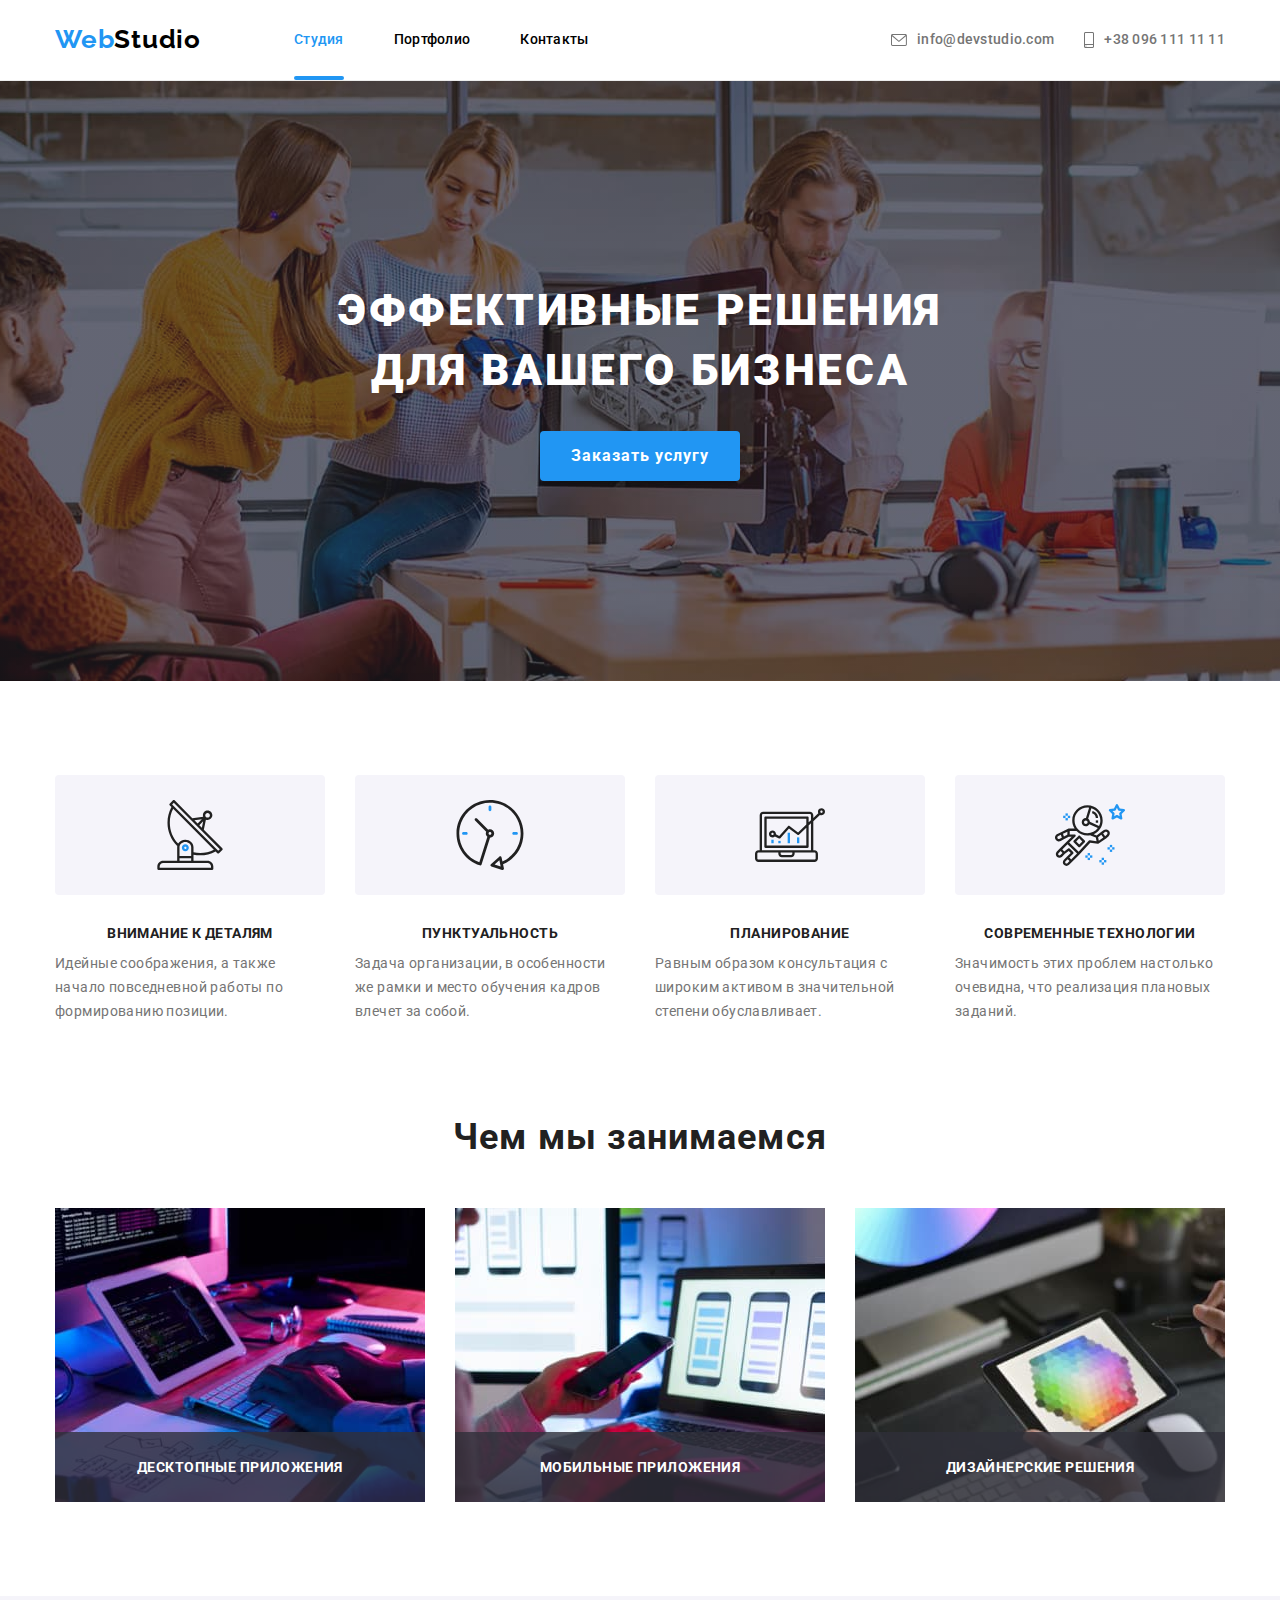
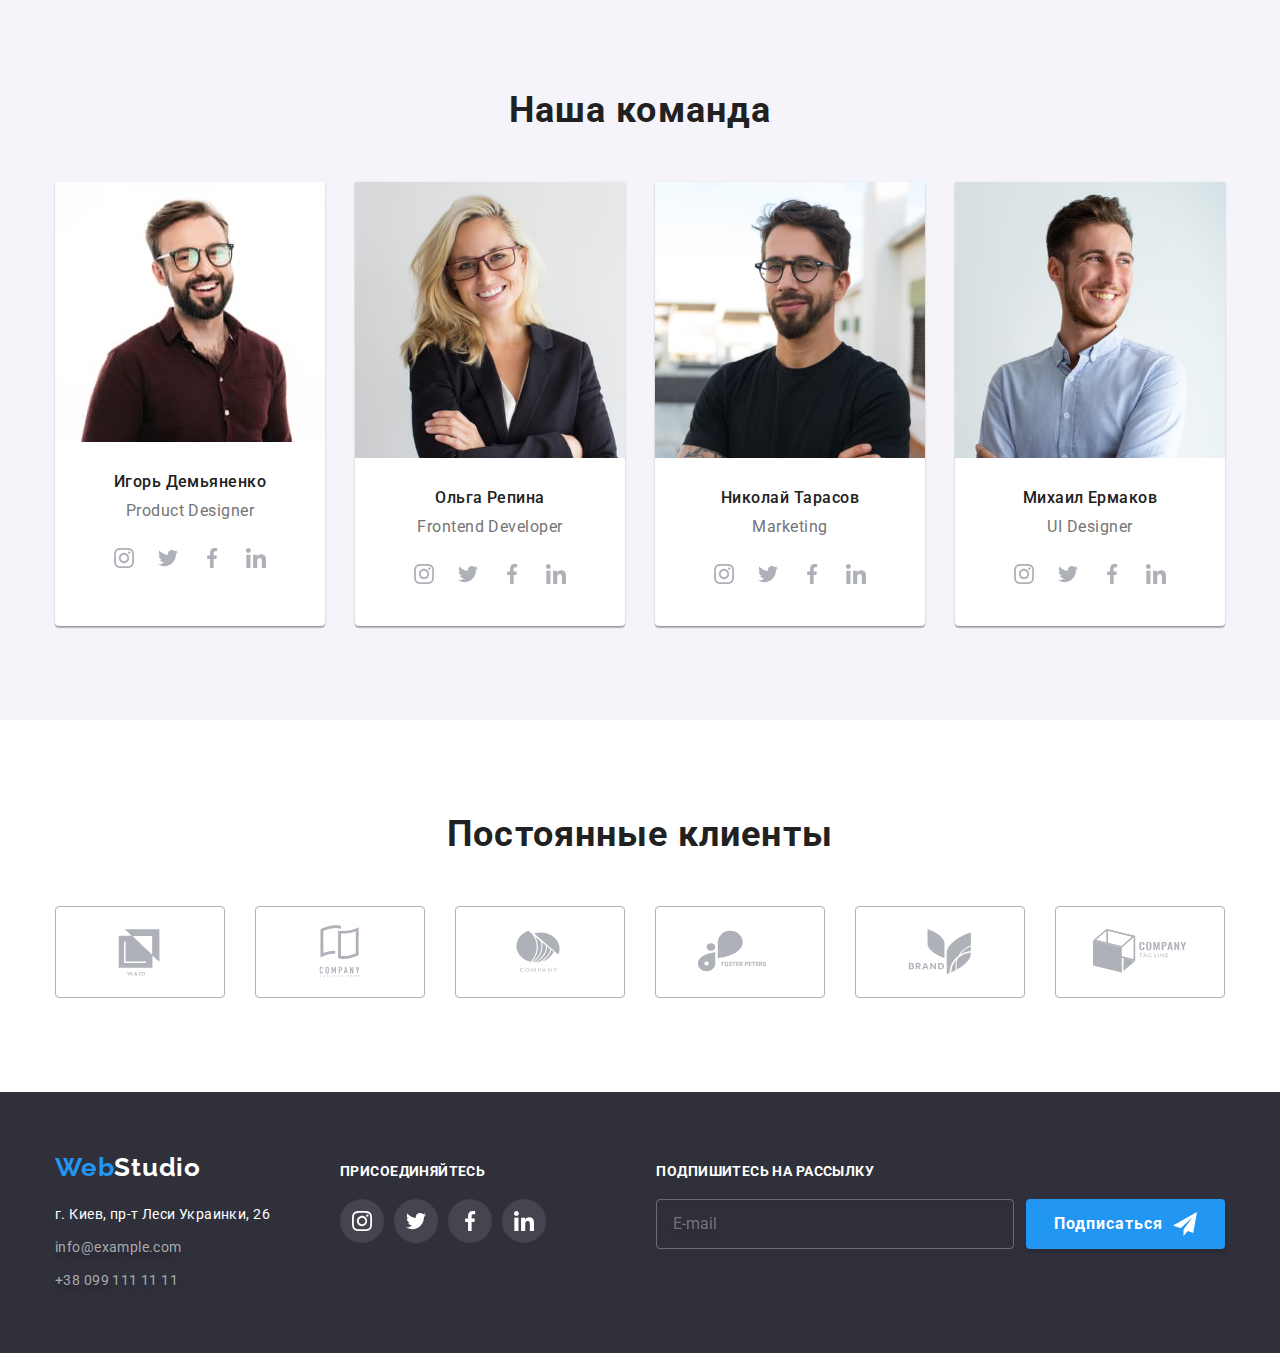
==== commit 8f29d49d: "fixed mobile menu" ====
--- a/index.html
+++ b/index.html
@@ -20,127 +20,110 @@
   <body>
     <header class="header">
       <div class="header__container container">
-      <a href="./index.html" lang="en" class="logo link">
-            <span class="logo--header">Web</span>Studio</a
-          >
-                    <button
-            type="button"
-            class="menu--open__btn is-open"
-            aria-expanded="false"
-            aria-controls="menu-container"
-            data-menu-button
-          >
-            <svg class="menu__button--icon" Width="40" Height="40" aria-label="Переключатель мобильного меню">
-              <!-- <use class="menu__button--iconclose" href="./images/icons.svg#icon-close_40px"></use> -->
-              <use class="menu__button--iconmenu" href="./images/icons.svg#icon-menu_40px"></use>
-            </svg>
-          </button>
-          
-            
-            <div class="navigation" >
-            <nav class="nav">
-          <ul class="nav__list list">
-            <li class="nav__item">
-              <a class="nav__link link current" href="./index.html">Студия</a>
-            </li>
-            <li class="nav__item">
-              <a class="nav__link link" href="./portfolio.html">Портфолио</a>
-            </li>
-            <li class="nav__item">
-              <a class="nav__link link" href="#">Контакты</a>
-            </li>
-          </ul>
-        </nav>
-            
-            <div class="contacts">
-              <ul class="connect list">
-          <li class="connect__list">
-            <a class="connect__link link" href="mailto:info@devstudio.com">
-              <svg class="connect__icon" Width="16" Height="12">
-                <use href="./images/icons.svg#icon-envelope"></use>
-              </svg>info@devstudio.com</a
-            >
-          </li>
-          <li class="connect__list">
-            <a class="connect__link link" href="tel:+380961111111">
-              <svg class="connect__icon" Width="10" Height="16">
-                <use href="./images/icons.svg#icon-smartphone"></use></svg
-              >+38 096 111 11 11</a
-            >
-          </li>
-        </ul>
-            </div>
-        
-</div>
-<!-- mob-menu -->
-        <div class="mob--menu__container" id="menu-container" data-menu>
+        <a href="./index.html" lang="en" class="logo link"> <span class="logo--header">Web</span>Studio</a>
+        <button
+          type="button"
+          class="menu--open__btn is-open"
+          aria-expanded="false"
+          aria-controls="menu-container"
+          data-menu-button
+        >
+          <svg class="menu__button--icon" Width="40" Height="40" aria-label="Переключатель мобильного меню">
+            <use class="menu__button--iconmenu" href="./images/icons.svg#icon-menu_40px"></use>
+          </svg>
+        </button>
+        <div class="navigation">
+          <nav class="nav">
+            <ul class="nav__list list">
+              <li class="nav__item">
+                <a class="nav__link link current" href="./index.html">Студия</a>
+              </li>
+              <li class="nav__item">
+                <a class="nav__link link" href="./portfolio.html">Портфолио</a>
+              </li>
+              <li class="nav__item">
+                <a class="nav__link link" href="#">Контакты</a>
+              </li>
+            </ul>
+          </nav>
+
+          <div class="contacts">
+            <ul class="connect list">
+              <li class="connect__list">
+                <a class="connect__link link" href="mailto:info@devstudio.com">
+                  <svg class="connect__icon" Width="16" Height="12">
+                    <use href="./images/icons.svg#icon-envelope"></use></svg
+                  >info@devstudio.com</a
+                >
+              </li>
+              <li class="connect__list">
+                <a class="connect__link link" href="tel:+380961111111">
+                  <svg class="connect__icon" Width="10" Height="16">
+                    <use href="./images/icons.svg#icon-smartphone"></use></svg
+                  >+38 096 111 11 11</a
+                >
+              </li>
+            </ul>
+          </div>
+        </div>
+        <!-- mob-menu -->
+        <div class="mob--menu__container is-hidden" id="menu-container" data-menu>
           <div class="container">
-            <div class="menu_top">
-                              <button
-            type="button"
-            class="menu-close__btn is-open"
-            aria-expanded="false"
-            aria-controls="menu-container"
-            data-menu-button
-          >
-            <svg class="menu__button--icon" Width="40" Height="40" aria-label="Переключатель мобильного меню">
-              <use class="menu__button--iconclose" href="./images/icons.svg#icon-close_40px"></use>
-              
-            </svg>
-          </button>
-            <nav class="mob--nav">
-          <ul class="mob--nav__list list">
-            <li class="mob--nav__item">
-              <a class="mob--nav__link link current" href="./index.html">Студия</a>
-            </li>
-            <li class="mob--nav__item">
-              <a class="mob--nav__link link" href="./portfolio.html">Портфолио</a>
-            </li>
-            <li class="mob--nav__item">
-              <a class="mob--nav__link link" href="#">Контакты</a>
-            </li>
-          </ul>
-        </nav>
-        </div>
-                    <div class="mob--contacts">
-              <ul class="mob--connect list">
-                          <li class="mob--connect__list">
-            <a class="mob--connect__link link phone_font" href="tel:+380961111111">
-             +38 096 111 11 11</a>
-          </li>
-          <li class="mob--connect__list">
-            <a class="mob--connect__link link" href="mailto:info@devstudio.com">
-              info@devstudio.com</a>
-          </li>
-
-        </ul>
-            </div>
-                      <ul class="mob--soc__list list">
-            <li class="mob--soc__item">
-              <a class="mob--soc__link link" href="#">Instagram
-
-              </a>
-            </li>
-            <li class="mob--soc__item">
-              <a class="mob--soc__link link" href="#">Twitter
-
-              </a>
-            </li>
-            <li class="mob--soc__item">
-              <a class="mob--soc__link link" href="#">Facebook
-
-              </a>
-            </li>
-            <li class="mob--soc__item">
-              <a class="mob--soc__link link" href="#">LinkedIn
-
-              </a>
-            </li>
-          </ul>
+            <div class="menu-top">
+              <button
+                type="button"
+                class="menu-close__btn is-open"
+                aria-expanded="false"
+                aria-controls="menu-container"
+                data-menu-button
+              >
+                <svg class="menu__button--icon" Width="40" Height="40" aria-label="Переключатель мобильного меню">
+                  <use class="menu__button--iconclose" href="./images/icons.svg#icon-close_40px"></use>
+                </svg>
+              </button>
+              <nav class="mob--nav">
+                <ul class="mob--nav__list list">
+                  <li class="mob--nav__item">
+                    <a class="mob--nav__link link active-link" href="./index.html">Студия</a>
+                  </li>
+                  <li class="mob--nav__item">
+                    <a class="mob--nav__link link" href="./portfolio.html">Портфолио</a>
+                  </li>
+                  <li class="mob--nav__item">
+                    <a class="mob--nav__link link" href="#">Контакты</a>
+                  </li>
+                </ul>
+              </nav>
+            </div>
+            <div class="menu_bottom">
+              <div class="mob--contacts">
+                <ul class="mob--connect list">
+                  <li class="mob--connect__list">
+                    <a class="mob--connect__link link phone_font" href="tel:+380961111111"> +38 096 111 11 11</a>
+                  </li>
+                  <li class="mob--connect__list">
+                    <a class="mob--connect__link link" href="mailto:info@devstudio.com"> info@devstudio.com</a>
+                  </li>
+                </ul>
+              </div>
+              <ul class="mob--soc__list list">
+                <li class="mob--soc__item">
+                  <a class="mob--soc__link link" href="#">Instagram </a>
+                </li>
+                <li class="mob--soc__item">
+                  <a class="mob--soc__link link" href="#">Twitter </a>
+                </li>
+                <li class="mob--soc__item">
+                  <a class="mob--soc__link link" href="#">Facebook </a>
+                </li>
+                <li class="mob--soc__item">
+                  <a class="mob--soc__link link" href="#">LinkedIn </a>
+                </li>
+              </ul>
+            </div>
           </div>
-            </div>
+        </div>
       </div>
-
     </header>
     <main>
       <!-- hero-section -->
@@ -202,7 +185,7 @@
           </ul>
         </div>
       </section>
-            <section class="about">
+      <section class="about">
         <div class="container">
           <h2 class="title">Чем мы занимаемся</h2>
           <ul class="about__list list">
@@ -228,10 +211,10 @@
           <ul class="team__list list">
             <li class="team__item">
               <picture>
-                <source srcset="./images/img_desk.jpg 1x, ./images/img_desk_2x.jpg 2x" media="(min-width:1200px)" >
-                <source srcset="./images/img_tab.jpg 1x, ./images/img_tab_2x.jpg 2x" media="(min-width:768px)" >
-                <source srcset="./images/img_mob.jpg 1x, ./images/img_mob_2x.jpg 2x" media="(min-width:480px)" >
-                <img class="team__item--img" src="./images/img_mob.jpg" alt="Product Designer"  />
+                <source srcset="./images/img_desk.jpg 1x, ./images/img_desk_2x.jpg 2x" media="(min-width:1200px)" />
+                <source srcset="./images/img_tab.jpg 1x, ./images/img_tab_2x.jpg 2x" media="(min-width:768px)" />
+                <source srcset="./images/img_mob.jpg 1x, ./images/img_mob_2x.jpg 2x" media="(min-width:480px)" />
+                <img class="team__item--img" src="./images/img_mob.jpg" alt="Product Designer" />
               </picture>
               <div class="team__row">
                 <h3 class="team__subtitle">Игорь Демьяненко</h3>
@@ -342,7 +325,7 @@
                 </ul>
               </div>
             </li>
-                        <li class="team__item">
+            <li class="team__item">
               <img class="team__item--img" src="./images/img4.jpg" alt="UI Designer" width="270" />
               <div class="team__row">
                 <h3 class="team__subtitle">Михаил Ермаков</h3>
@@ -379,11 +362,12 @@
                 </ul>
               </div>
             </li>
+          </ul>
         </div>
       </section>
 
       <!-- client section -->
-            <section class="section">
+      <section class="section">
         <div class="container">
           <h2 class="title">Постоянные клиенты</h2>
           <ul class="client__list list">
@@ -432,8 +416,8 @@
           </ul>
         </div>
       </section>
-      
-            <!-- modal-window -->
+
+      <!-- modal-window -->
       <div class="backdrop is-hidden" data-modal>
         <div class="modal">
           <button type="button" class="modal-btn-exit" data-modal-close>
--- a/css/main.min.css
+++ b/css/main.min.css
@@ -1 +1 @@
-body{font-family:"Roboto",sans-serif;background:var(--typical-white-color);font-size:14px}.list{list-style-type:none}.link{text-decoration:none;color:#000}p,h1,h2,h3,h4,h5,h6{margin:0}ul{padding-left:0;margin:0}.container{width:100%;padding-left:15px;padding-right:15px;margin-left:auto;margin-right:auto}@media screen and (min-width: 480px){.container{max-width:480px}}@media screen and (min-width: 768px){.container{max-width:768px}}@media screen and (min-width: 1200px){.container{max-width:1200px}}.logo{font-family:"Raleway";font-weight:700;font-size:24px;line-height:1.16;letter-spacing:.03em;padding-top:16px;padding-bottom:16px}@media screen and (min-width: 768px){.logo{margin-right:88px}}@media screen and (min-width: 1200px){.logo{font-size:26px;line-height:1.19px;margin-right:93px;padding-top:24px;padding-bottom:24px}}.logo--header{color:#2196f3}.logo--footer{color:#fff}.section{padding-top:60px;padding-bottom:60px}@media screen and (min-width: 1200px){.section{padding-top:94px;padding-bottom:94px}}.title{font-weight:700;font-size:28px;line-height:1.17;text-align:center;letter-spacing:.03em;color:#212121;margin-bottom:30px}@media screen and (min-width: 1140px){.title{font-size:36px;line-height:1.16;margin-bottom:50px}}.backdrop{position:fixed;top:0;left:0;width:100%;height:100%;background:rgba(0,0,0,.2);transition-property:opacity,visibility;transition-duration:var(--typical-time-transition);transition-timing-function:var(--typical-cubic-bezier)}.menu--open__btn{display:inline-block;margin-left:auto;border:none;background-color:rgba(0,0,0,0)}@media screen and (min-width: 768px){.menu--open__btn{display:none}}.menu-close__btn{display:block;margin-left:auto;border:none;background-color:rgba(0,0,0,0);width:40px;height:40px;top:10px;right:15px}.menu__button--icon:hover{fill:#2196f3}.menu__button--icon:focus{fill:#2196f3}.mob--menu__container{position:fixed;top:0;left:0;width:100vw;height:100vh;background-color:#fff;z-index:1;padding-top:48px;padding-bottom:48px}.mob--menu__container .container{display:flex;flex-direction:column;height:100%;justify-content:space-between}.mob--menu__container.is-open{display:block}@media screen and (min-width: 768px){.mob--menu__container{display:none}}.mob--nav__item:not(:last-child){margin-bottom:32px}.mob--nav__link{font-weight:500;font-size:40px;line-height:1.18;letter-spacing:.02em;color:#212121}.mob--nav__link:hover{color:var(--main-color)}.mob--nav__link:focus{color:var(--main-color)}.mob--contacts{margin-bottom:64px}.mob--connect__list:not(:last-child){margin-bottom:32px}.mob--connect__link{font-weight:500;font-size:24px;line-height:1.16;letter-spacing:.02em;color:#757575}.mob--connect__link:hover{color:var(--main-color)}.mob--connect__link:focus{color:var(--main-color)}.phone_font{font-size:34px;line-height:1.17}.mob--soc__list{display:flex;flex-wrap:wrap}.mob--soc__item{display:flex}.mob--soc__item:not(:first-child){margin-left:10px}.mob--soc__item:not(:last-child)::after{content:"";display:block;height:100%;width:1px;background-color:rgba(33,33,33,.2);margin-left:10px}.mob--soc__link{font-weight:500;font-size:18px;line-height:1.22;letter-spacing:.02em;color:#2196f3}.nav{display:none;margin-right:auto}@media screen and (min-width: 768px){.nav__list{display:flex}}.nav__item{font-weight:500;font-size:40px;line-height:1.175;letter-spacing:.02em;color:#212121}@media screen and (min-width: 768px){.nav__item{font-weight:500;font-size:14px;line-height:1.14;letter-spacing:.02em}.nav__item:not(:last-child){margin-right:50px}}.nav__item .link.current{color:var(--main-color)}.nav__link{padding-top:32px;padding-bottom:32px;display:block;color:var(--header-logo-color);transition-property:color;transition-duration:var(--typical-time-transition);transition-timing-function:var(--typical-cubic-bezier)}.nav__link:focus{color:var(--main-color)}.nav__link:hover{color:var(--main-color)}.current{position:relative}@media screen and (min-width: 768px){.current::after{content:"";position:absolute;bottom:0;display:block;width:100%;height:4px;background-color:var(--main-color);border-radius:2px}}.contacts{display:none}@media screen and (min-width: 768px){.contacts{display:flex;justify-content:space-between;align-items:center}}@media screen and (min-width: 768px){.connect{flex-direction:column;align-items:center}}@media screen and (min-width: 1200px){.connect{display:flex;flex-direction:row;align-items:center}}@media screen and (min-width: 768px){.connect__list:not(:last-child){margin-bottom:8px}}@media screen and (min-width: 768px)and (min-width: 1200px){.connect__list:not(:last-child){margin-right:30px;margin-bottom:0px}}.connect__link{font-weight:500;font-size:12px;line-height:1.16;letter-spacing:.02em;color:var(--header-contact-color);display:flex;transition-property:color,fill;transition-duration:var(--typical-time-transition);transition-timing-function:var(--typical-cubic-bezier)}@media screen and (min-width: 768px){.connect__link{display:block}}@media screen and (min-width: 1200px){.connect__link{padding-bottom:32px;padding-top:32px;display:flex;justify-content:center;align-items:center;font-size:14px;line-height:1.14}}.connect__link:hover{color:var(--main-color);fill:var(--main-color)}.connect__link:focus{color:var(--main-color)}.connect__icon{margin-right:10px;display:inline-block;align-self:center;fill:currentColor}.btn{background:var(--filter-btn-background);border-radius:4px;cursor:pointer;border-color:rgba(0,0,0,0);padding:6px 22px 6px 22px;transition-property:color,background,box-shadow;transition-duration:var(--typical-time-transition);transition-timing-function:var(--typical-cubic-bezier)}.btn:hover{background:var(--btn-hover);box-shadow:0px 3px 1px rgba(0,0,0,.1),0px 1px 2px rgba(0,0,0,.08),0px 2px 2px rgba(0,0,0,.12)}.btn:focus{background:var(--btn-hover);box-shadow:0px 3px 1px rgba(0,0,0,.1),0px 1px 2px rgba(0,0,0,.08),0px 2px 2px rgba(0,0,0,.12)}.btn__text{font-family:inherit;font-weight:500;font-size:16px;line-height:1.62;text-align:center;letter-spacing:.03em;color:var(--filter-btn-text)}.btn__text:hover{color:var(--typical-white-color)}.btn__text:focus{color:var(--typical-white-color)}.filtr-btn__item{margin-top:15px;display:inline-block}.filtr-btn__item:not(:last-child){margin-right:8px}.filtr-btn__list{margin-top:-15px;margin-bottom:40px}@media screen and (min-width: 768px){.filtr-btn__list{margin-bottom:30px}}@media screen and (min-width: 1200px){.filtr-btn__list{margin-bottom:50px}}.current-btn{background:var(--btn-hover);color:var(--typical-white-color);box-shadow:0px 4px 4px rgba(0,0,0,.15)}.header{border-bottom:1px solid #ececec;position:relative}.header__container{display:flex;align-items:center;justify-content:space-between}.feature__list{margin-bottom:-30px}@media screen and (min-width: 768px){.feature__list{display:flex;flex-wrap:wrap;margin-left:-30px}}.feature__item{margin-bottom:30px}@media screen and (min-width: 768px){.feature__item{width:calc(50% - 30px);margin-left:30px}}@media screen and (min-width: 1200px){.feature__item{width:calc(25% - 30px)}}.feature__item--icon{display:flex;justify-content:center;align-items:center;height:120px;background:#f5f4fa;border-radius:4px;margin-bottom:30px}.feature__item--text{font-weight:400;font-size:14px;line-height:24px;letter-spacing:.03em;color:#757575}.feature__item--title{font-weight:700;font-size:14px;line-height:16px;text-align:center;letter-spacing:.03em;text-transform:uppercase;color:#212121;margin-bottom:10px}.about{background-color:fff;display:flex;padding-bottom:94px}@media screen and (max-width: 1199px){.about{display:none}}.about__img{display:block;max-width:100%;height:auto}.about__item{position:relative}.about__item:not(:last-child){margin-right:30px}.about__list{display:flex}.about__text{position:absolute;display:flex;align-items:center;justify-content:center;bottom:0;height:70px;width:100%;font-style:normal;font-weight:700;font-size:14px;line-height:16px;text-align:center;letter-spacing:.03em;text-transform:uppercase;color:#fff;background:rgba(47,48,58,.8)}.team{background-color:#f5f4fa}.team__item{background:#fff;box-shadow:0px 1px 3px rgba(0,0,0,.12),0px 1px 1px rgba(0,0,0,.14),0px 2px 1px rgba(0,0,0,.2);border-radius:0px 0px 4px 4px;margin-bottom:30px}@media screen and (min-width: 768px){.team__item{width:calc(50% - 30px);margin-left:30px}}@media screen and (min-width: 1200px){.team__item{width:calc(25% - 30px)}}.team__item--img{display:block;width:100%;height:auto}.team__list{margin-bottom:-30px}@media screen and (min-width: 768px){.team__list{display:flex;flex-wrap:wrap;margin-left:-30px}}.team__row{padding-top:30px;padding-bottom:30px}.team__subtitle{font-weight:500;font-size:16px;line-height:19px;text-align:center;letter-spacing:.03em;color:#212121;margin-bottom:10px}.team__text{font-weight:400;font-size:16px;line-height:19px;text-align:center;letter-spacing:.03em;color:#757575;margin-bottom:16px}.team-soc__link{display:flex;justify-content:center;align-items:center;width:44px;height:44px;border-radius:50%;background-color:#fff;fill:#afb1b8;transition-property:fill,background-color;transition-duration:var(--typical-time-transition);transition-timing-function:var(--typical-cubic-bezier)}.team-soc__link:hover{background-color:#2196f3;fill:#fff}.team-soc__link:focus{background-color:#2196f3;fill:#fff}.team-soc__list{display:flex;justify-content:center}.client__item{width:calc(50% - 30px);margin-bottom:30px;margin-left:30px}@media screen and (min-width: 768px){.client__item{width:calc(33.3333333333% - 30px)}}@media screen and (min-width: 1200px){.client__item{width:calc(16.6666666667% - 30px)}}.client__link{display:flex;align-items:center;justify-content:center;height:92px;border:1px solid #afb1b8;box-sizing:border-box;border-radius:4px;fill:#afb1b8}.client__link:hover{border:1px solid #2196f3;fill:#2196f3}.client__link:focus{border:1px solid #2196f3;fill:#2196f3}.client__list{display:flex;flex-wrap:wrap;margin-bottom:-30px;margin-left:-30px}.footer{background:var(--footer-background-color);padding-top:60px;padding-bottom:60px}.footer__container{text-align:center}@media screen and (min-width: 768px){.footer__container{display:flex;flex-wrap:wrap;justify-content:space-around;align-items:baseline}}@media screen and (min-width: 1200px){.footer__container{text-align:left}}.footer__contact{margin-bottom:60px}@media screen and (min-width: 1200px){.footer__contact{margin-right:70px;margin-bottom:0}}.footer__logo{display:block;font-family:"Raleway";font-weight:700;font-size:24px;line-height:1.16;letter-spacing:.03em;margin-bottom:20px;color:var(--typical-white-color)}@media screen and (min-width: 768px){.footer__logo{font-size:26px;line-height:1.19;letter-spacing:.03em}}.footer__logo--color{color:var(--main-color)}.footer__address{display:block;font-style:normal;font-size:14px;line-height:1.71;letter-spacing:.03em;color:var(--typical-white-color)}.address__list:not(:last-child){margin-bottom:9px}.address__list--link{font-size:14px;line-height:1.71;letter-spacing:.03em;color:rgba(255,255,255,.6);text-shadow:0px 4px 4px rgba(0,0,0,.25);transition-property:color;transition-duration:var(--typical-time-transition);transition-timing-function:var(--typical-cubic-bezier)}.address__list--link:hover{color:var(--main-color)}.address__list--link:focus{color:var(--main-color)}.soc__column{margin-bottom:60px}@media screen and (min-width: 1200px){.soc__column{margin-right:auto;margin-bottom:0}}.soc__title{font-weight:700;font-size:14px;line-height:16px;letter-spacing:.03em;text-transform:uppercase;color:var(--typical-white-color)}.soc__list{display:flex;margin-top:20px;justify-content:center}.soc__item:not(:last-child){margin-right:10px}.soc__link{display:flex;width:44px;height:44px;border-radius:50%;background:rgba(255,255,255,.1);justify-content:center;align-items:center;fill:var(--typical-white-color);transition-property:background;transition-duration:var(--typical-time-transition);transition-timing-function:var(--typical-cubic-bezier)}.soc__link:hover{background-color:var(--main-color)}.soc__link:focus{background-color:var(--main-color)}.subscribe__title{display:block;font-weight:700;font-size:14px;margin-bottom:20px;line-height:16px;letter-spacing:.03em;text-transform:uppercase;color:var(--typical-white-color)}@media screen and (min-width: 1200px){.subscribe__form{display:flex}}.subscribe__input{display:block;width:100%;font-size:16px;padding:15px 0px 15px 16px;border:1px solid rgba(255,255,255,.3);box-sizing:border-box;filter:drop-shadow(0px 4px 4px rgba(0, 0, 0, 0.15));border-radius:4px;background-color:rgba(0,0,0,0);margin-bottom:20px;color:var(--typical-white-color)}@media screen and (min-width: 768px){.subscribe__input{width:450px}}@media screen and (min-width: 1200px){.subscribe__input{width:358px;display:flex;margin-right:12px;margin-bottom:0px}}.subscribe__btn{background:var(--main-color);box-shadow:0px 4px 4px rgba(0,0,0,.15);border-radius:4px;font-weight:700;font-size:16px;line-height:30px;display:inline-flex;align-items:center;text-align:center;letter-spacing:.06em;padding:10px 28px;color:var(--typical-white-color);border:none;cursor:pointer}@media screen and (min-width: 1200px){.subscribe__btn{display:flex}}.subscribe__btn--icon{margin-left:10px}.is-hidden{visibility:hidden;opacity:0;pointer-events:none}.is-hidden .modal{transform:translate(-50%, -50%) scale(1)}.modal{position:absolute;top:50%;left:50%;min-width:528px;min-height:581px;background:var(--typical-white-color);box-shadow:0px 1px 3px rgba(0,0,0,.12),0px 1px 1px rgba(0,0,0,.14),0px 2px 1px rgba(0,0,0,.2);border-radius:4px;transition-property:transform;transition-duration:var(--typical-time-transition);transition-timing-function:var(--typical-cubic-bezier);transform:translate(-50%, -50%) scale(1);padding:40px}.modal-btn-exit{position:absolute;display:flex;justify-content:center;align-items:center;top:8px;right:8px;width:30px;height:30px;border-radius:50%;background:var(--typical-white-color);border:1px solid rgba(0,0,0,.1);box-sizing:border-box;transition-property:fill;transition-duration:var(--typical-time-transition);transition-timing-function:var(--typical-cubic-bezier)}.modal-btn-exit:hover .modal-icon-exit{fill:var(--main-color)}.modal-btn-exit:focus .modal-icon-exit{fill:var(--main-color)}.modal-title{font-weight:700;font-size:20px;line-height:23px;text-align:center;letter-spacing:.03em;color:var(--modal-title-color);margin-bottom:12px}.modal-label{font-weight:400;font-size:12px;line-height:14px;letter-spacing:.01em;color:var(--modal-label-color);margin-bottom:4px;display:block}.modal-input{width:100%;height:40px;padding-left:40px;border:1px solid rgba(33,33,33,.2);box-sizing:border-box;border-radius:4px;outline:none;transition-property:border-color;transition-duration:var(--typical-time-transition);transition-timing-function:var(--typical-cubic-bezier)}.modal-input:focus{border-color:var(--main-color)}.modal-input:focus+.modal-icon{fill:var(--main-color)}.modal-text{width:100%;height:120px;padding:12px 16px;resize:none;outline:none;border:1px solid rgba(33,33,33,.2);box-sizing:border-box;border-radius:4px;font-weight:400;line-height:14px;letter-spacing:.01em;transition-property:border-color;transition-duration:var(--typical-time-transition);transition-timing-function:var(--typical-cubic-bezier)}.modal-text:focus{border-color:var(--main-color)}.modal-input-wrap{position:relative}.modal-icon{position:absolute;left:10px;top:50%;transform:translateY(-50%);transition-property:fill;transition-duration:var(--typical-time-transition);transition-timing-function:var(--typical-cubic-bezier)}.modal-field{margin-bottom:10px}.modal-textarea{margin-bottom:20px}.check-text{font-weight:400;font-size:14px;line-height:24px;letter-spacing:.03em;color:var(--modal-label-color);display:flex;align-items:center;transition-property:background-color;transition-duration:var(--typical-time-transition);transition-timing-function:var(--typical-cubic-bezier)}.check-text span{width:16px;height:15px;border:2px solid #212121;border-radius:3px;margin-right:8px;display:flex;align-items:center;justify-content:center}.check-icon{fill:rgba(0,0,0,0);transition-property:border-color,fill;transition-duration:var(--typical-time-transition);transition-timing-function:var(--typical-cubic-bezier)}.input-check:focus+.check-text span{border-color:var(--main-color)}.input-check:checked+.check-text span{background-color:var(--main-color);border:none}.input-check:checked+.check-text .check-icon{fill:var(--typical-white-color)}.modal-checkbox{display:flex;align-items:center;justify-content:center;margin-bottom:30px}.check-link{font-weight:400;font-size:14px;line-height:24px;letter-spacing:.03em;text-decoration-line:underline;color:var(--main-color)}.send-btn{display:flex;justify-content:center;align-items:center;margin-left:auto;margin-right:auto;width:200px;height:50px;font-weight:700;font-size:16px;line-height:30px;letter-spacing:.06em;color:var(--typical-white-color);background:var(--main-color);box-shadow:0px 4px 4px rgba(0,0,0,.15);border-radius:4px;border:none;cursor:pointer;transition-property:background,box-shadow;transition-duration:var(--typical-time-transition);transition-timing-function:var(--typical-cubic-bezier)}.send-btn:hover{background:var(--btn-send-color)}.portfolio--container{display:flex;flex-direction:column;align-items:center}.portfolio__list{margin-bottom:-30px}@media screen and (min-width: 768px){.portfolio__list{display:flex;flex-wrap:wrap;margin-left:-30px}}.portfolio-item{margin-bottom:30px}@media screen and (min-width: 768px){.portfolio-item{width:calc(50% - 30px);margin-left:30px}}@media screen and (min-width: 1200px){.portfolio-item{width:calc(33.3333333333% - 30px)}}.portfolio-link{display:flex;flex-direction:column;height:100%;text-decoration:none;transition-property:box-shadow;transition-duration:var(--typical-time-transition);transition-timing-function:var(--typical-cubic-bezier)}.portfolio-link:hover{box-shadow:0px 1px 1px rgba(0,0,0,.12),0px 4px 4px rgba(0,0,0,.06),1px 4px 6px rgba(0,0,0,.16)}.portfolio-link:focus{box-shadow:0px 1px 1px rgba(0,0,0,.12),0px 4px 4px rgba(0,0,0,.06),1px 4px 6px rgba(0,0,0,.16)}.portfolio-img{display:block;max-width:100%;height:auto}.portfolio-border{border-left:1px solid #eee;border-right:1px solid #eee;border-bottom:1px solid #eee;padding:24px 20px 24px 20px;flex-grow:1}.portfolio-title{font-weight:700;font-size:18px;line-height:2;letter-spacing:.06em;color:var(--portfolio-title-color);margin-bottom:4px}.portfolio-text{font-size:16px;line-height:1.87;letter-spacing:.03em;color:var(--portfolio-text-color)}.portfolio-overlay{position:relative;margin-left:auto;margin-right:auto;overflow:hidden}.portfolio-description-text{position:absolute;left:0;bottom:0;width:100%;height:100%;padding:63px 24px;background:rgba(33,150,243,.9);font-weight:400;font-size:18px;line-height:1.55;letter-spacing:.03em;overflow-y:auto;color:var(--typical-white-color);transform:translatey(101%);transition-property:transform,background,color;transition-duration:var(--typical-time-transition);transition-timing-function:var(--typical-cubic-bezier)}.portfolio-link:hover .portfolio-description-text{transform:translatey(0)}.portfolio-link:focus .portfolio-description-text{transform:translatey(0)}.hero{text-align:center;padding-top:118px;padding-bottom:118px;background-image:linear-gradient(rgba(47, 48, 58, 0.4), rgba(47, 48, 58, 0.4)),url(../images/hero_mobile.jpg);background-repeat:no-repeat;background-position:center;background-size:cover}@media screen and (min-device-pixel-ratio: 2),screen and (min-resolution: 192dpi),screen and (min-resolution: 2dppx){.hero{background-image:linear-gradient(rgba(47, 48, 58, 0.4), rgba(47, 48, 58, 0.4)),url(../images/hero_mobile_x2.jpg)}}@media screen and (min-width: 768px){.hero{background-image:linear-gradient(rgba(47, 48, 58, 0.4), rgba(47, 48, 58, 0.4)),url(../images/hero_tablet.jpg)}}@media screen and (min-width: 768px)and (min-device-pixel-ratio: 2),screen and (min-width: 768px)and (min-resolution: 192dpi),screen and (min-width: 768px)and (min-resolution: 2dppx){.hero{background-image:linear-gradient(rgba(47, 48, 58, 0.4), rgba(47, 48, 58, 0.4)),url(../images/hero_tablet_x2.jpg)}}@media screen and (min-width: 1200px){.hero{padding-top:200px;padding-bottom:200px;background-image:linear-gradient(rgba(47, 48, 58, 0.4), rgba(47, 48, 58, 0.4)),url(../images/hero_pc.jpg)}}@media screen and (min-width: 1200px)and (min-device-pixel-ratio: 2),screen and (min-width: 1200px)and (min-resolution: 192dpi),screen and (min-width: 1200px)and (min-resolution: 2dppx){.hero{background-image:linear-gradient(rgba(47, 48, 58, 0.4), rgba(47, 48, 58, 0.4)),url(../images/hero_pc_x2.jpg)}}.hero__btn{width:200px;height:50px;background:#2196f3;box-shadow:0px 4px 4px rgba(0,0,0,.15);border-radius:4px;cursor:pointer;border:none}.hero__btn:hover{background:#188ce8}.hero__btn:focus{background:#188ce8}.hero__btn--text{font-weight:700;font-size:16px;line-height:1.87;align-items:center;text-align:center;letter-spacing:.06em;color:#fff}.hero__title{max-width:360px;font-weight:900;font-size:26px;line-height:1.61;text-align:center;letter-spacing:.06em;text-transform:uppercase;color:#fff;margin-left:auto;margin-right:auto;margin-bottom:30px}@media screen and (min-width: 1200px){.hero__title{max-width:696px;font-size:44px;line-height:1.36}}.visually-hidden{position:absolute;width:1px;height:1px;margin:-1px;border:0;padding:0;white-space:nowrap;clip-path:inset(100%);clip:rect(0 0 0 0);overflow:hidden}:root{--main-color: #2196f3;--header-logo-color: #000000;--typical-white-color: #ffffff;--header-nav-color: #212121;--header-contact-color: #757575;--banner-background-color: #2f303a;--btn-hover: #188ce8;--title-color: #212121;--team-text-color: #757575;--filter-btn-background: #f5f4fa;--filter-btn-text: #212121;--portfolio-title-color: #212121;--portfolio-text-color: #757575;--feature-icons-color: #f5f4fa;--team-background-color: #f5f4fa;--footer-background-color: #2f303a;--fillteam-color: #afb1b8;--btn-send-color: #188ce8;--modal-label-color: #757575;--modal-title-color: #212121;--typical-margin: 30px;--typical-time-transition: 250ms;--typical-cubic-bezier: cubic-bezier (0.4, 0, 0.2, 1)}/*# sourceMappingURL=main.min.css.map */+body{font-family:"Roboto",sans-serif;background:var(--typical-white-color);font-size:14px}.list{list-style-type:none}.link{text-decoration:none;color:#000}p,h1,h2,h3,h4,h5,h6{margin:0}ul{padding-left:0;margin:0}.container{width:100%;padding-left:15px;padding-right:15px;margin-left:auto;margin-right:auto}@media screen and (min-width: 480px){.container{max-width:480px}}@media screen and (min-width: 768px){.container{max-width:768px}}@media screen and (min-width: 1200px){.container{max-width:1200px}}.logo{font-family:"Raleway";font-weight:700;font-size:24px;line-height:1.16;letter-spacing:.03em;padding-top:16px;padding-bottom:16px}@media screen and (min-width: 768px){.logo{margin-right:88px;padding-top:26px;padding-bottom:26px}}@media screen and (min-width: 1200px){.logo{font-size:26px;line-height:1.19px;margin-right:93px;padding-top:24px;padding-bottom:24px}}.logo--header{color:#2196f3}.logo--footer{color:#fff}.section{padding-top:60px;padding-bottom:60px}@media screen and (min-width: 1200px){.section{padding-top:94px;padding-bottom:94px}}.title{font-weight:700;font-size:28px;line-height:1.17;text-align:center;letter-spacing:.03em;color:#212121;margin-bottom:30px}@media screen and (min-width: 1140px){.title{font-size:36px;line-height:1.16;margin-bottom:50px}}.backdrop{position:fixed;top:0;left:0;width:100%;height:100%;background:rgba(0,0,0,.2);transition-property:opacity,visibility;transition-duration:var(--typical-time-transition);transition-timing-function:var(--typical-cubic-bezier)}.menu--open__btn{display:inline-block;margin-left:auto;border:none;background-color:rgba(0,0,0,0)}@media screen and (min-width: 768px){.menu--open__btn{display:none}}.menu--open__btn:hover{fill:#2196f3}.menu--open__btn:focus{fill:#2196f3}.menu-close__btn{display:block;margin-left:auto;border:none;background-color:rgba(0,0,0,0);width:40px;height:40px;top:10px;right:15px}.menu-close__btn:hover{fill:#2196f3}.menu-close__btn:focus{fill:#2196f3}.mob--menu__container{position:fixed;top:0;left:0;width:100vw;height:100vh;background-color:#fff;z-index:1;padding-top:48px;padding-bottom:48px}.mob--menu__container .container{display:flex;flex-direction:column;height:100%;justify-content:space-between}.mob--menu__container.is-open{display:block}@media screen and (min-width: 768px){.mob--menu__container{display:none}}.menu-top{width:100%}.mob--nav__item:not(:last-child){margin-bottom:32px}.mob--nav__link{font-weight:500;font-size:40px;line-height:1.18;letter-spacing:.02em;color:#212121}.mob--nav__link:hover{color:var(--main-color)}.mob--nav__link:focus{color:var(--main-color)}.active-link{color:var(--main-color)}.mob--contacts{margin-bottom:64px}.mob--connect__list:not(:last-child){margin-bottom:32px}.mob--connect__link{font-weight:500;font-size:24px;line-height:1.16;letter-spacing:.02em;color:#757575}.mob--connect__link:hover{color:var(--main-color)}.mob--connect__link:focus{color:var(--main-color)}.phone_font{font-size:34px;line-height:1.17}.mob--soc__list{display:flex;flex-wrap:wrap}.mob--soc__item{display:flex}.mob--soc__item:not(:first-child){margin-left:10px}.mob--soc__item:not(:last-child)::after{content:"";display:block;height:100%;width:1px;background-color:rgba(33,33,33,.2);margin-left:10px}.mob--soc__link{font-weight:500;font-size:18px;line-height:1.22;letter-spacing:.02em;color:#2196f3}.navigation{display:flex;justify-content:space-between}@media screen and (min-width: 768px){.navigation{flex-grow:1}}.nav__list{display:none}@media screen and (min-width: 768px){.nav__list{display:flex}}.nav__item{font-weight:500;font-size:40px;line-height:1.175;letter-spacing:.02em;color:#212121}@media screen and (min-width: 768px){.nav__item{font-weight:500;font-size:14px;line-height:1.14;letter-spacing:.02em}.nav__item:not(:last-child){margin-right:50px}}.nav__item .link.current{color:var(--main-color)}.nav__link{padding-top:32px;padding-bottom:32px;display:block;color:var(--header-logo-color);transition-property:color;transition-duration:var(--typical-time-transition);transition-timing-function:var(--typical-cubic-bezier)}.nav__link:focus{color:var(--main-color)}.nav__link:hover{color:var(--main-color)}.current{position:relative}@media screen and (min-width: 768px){.current::after{content:"";position:absolute;bottom:0;display:block;width:100%;height:4px;background-color:var(--main-color);border-radius:2px}}.contacts{display:none}@media screen and (min-width: 768px){.contacts{display:flex;justify-content:space-between;align-items:center}}@media screen and (min-width: 768px){.connect{flex-direction:column;align-items:center}}@media screen and (min-width: 1200px){.connect{display:flex;flex-direction:row;align-items:center}}@media screen and (min-width: 768px){.connect__list:not(:last-child){margin-bottom:8px}}@media screen and (min-width: 768px)and (min-width: 1200px){.connect__list:not(:last-child){margin-right:30px;margin-bottom:0px}}.connect__link{font-weight:500;font-size:12px;line-height:1.16;letter-spacing:.02em;color:var(--header-contact-color);display:flex;transition-property:color,fill;transition-duration:var(--typical-time-transition);transition-timing-function:var(--typical-cubic-bezier)}@media screen and (min-width: 768px){.connect__link{display:block}}@media screen and (min-width: 1200px){.connect__link{padding-bottom:32px;padding-top:32px;display:flex;justify-content:center;align-items:center;font-size:14px;line-height:1.14}}.connect__link:hover{color:var(--main-color);fill:var(--main-color)}.connect__link:focus{color:var(--main-color)}.connect__icon{margin-right:10px;display:inline-block;align-self:center;fill:currentColor}.btn{background:var(--filter-btn-background);border-radius:4px;cursor:pointer;border-color:rgba(0,0,0,0);padding:6px 22px 6px 22px;transition-property:color,background,box-shadow;transition-duration:var(--typical-time-transition);transition-timing-function:var(--typical-cubic-bezier)}.btn:hover{background:var(--btn-hover);box-shadow:0px 3px 1px rgba(0,0,0,.1),0px 1px 2px rgba(0,0,0,.08),0px 2px 2px rgba(0,0,0,.12)}.btn:focus{background:var(--btn-hover);box-shadow:0px 3px 1px rgba(0,0,0,.1),0px 1px 2px rgba(0,0,0,.08),0px 2px 2px rgba(0,0,0,.12)}.btn__text{font-family:inherit;font-weight:500;font-size:16px;line-height:1.62;text-align:center;letter-spacing:.03em;color:var(--filter-btn-text)}.btn__text:hover{color:var(--typical-white-color)}.btn__text:focus{color:var(--typical-white-color)}.filtr-btn__item{margin-top:15px;display:inline-block}.filtr-btn__item:not(:last-child){margin-right:8px}.filtr-btn__list{margin-top:-15px;margin-bottom:40px}@media screen and (min-width: 768px){.filtr-btn__list{margin-bottom:30px}}@media screen and (min-width: 1200px){.filtr-btn__list{margin-bottom:50px}}.current-btn{background:var(--btn-hover);color:var(--typical-white-color);box-shadow:0px 4px 4px rgba(0,0,0,.15)}.header{border-bottom:1px solid #ececec;position:relative}.header__container{display:flex;align-items:center;margin:0 auto}.no-scroll{overflow:hidden}.feature__list{margin-bottom:-30px}@media screen and (min-width: 768px){.feature__list{display:flex;flex-wrap:wrap;margin-left:-30px}}.feature__item{margin-bottom:30px}@media screen and (min-width: 768px){.feature__item{width:calc(50% - 30px);margin-left:30px}}@media screen and (min-width: 1200px){.feature__item{width:calc(25% - 30px)}}.feature__item--icon{display:flex;justify-content:center;align-items:center;height:120px;background:#f5f4fa;border-radius:4px;margin-bottom:30px}.feature__item--text{font-weight:400;font-size:14px;line-height:24px;letter-spacing:.03em;color:#757575}.feature__item--title{font-weight:700;font-size:14px;line-height:16px;text-align:center;letter-spacing:.03em;text-transform:uppercase;color:#212121;margin-bottom:10px}.about{background-color:fff;display:flex;padding-bottom:94px}@media screen and (max-width: 1199px){.about{display:none}}.about__img{display:block;max-width:100%;height:auto}.about__item{position:relative}.about__item:not(:last-child){margin-right:30px}.about__list{display:flex}.about__text{position:absolute;display:flex;align-items:center;justify-content:center;bottom:0;height:70px;width:100%;font-style:normal;font-weight:700;font-size:14px;line-height:16px;text-align:center;letter-spacing:.03em;text-transform:uppercase;color:#fff;background:rgba(47,48,58,.8)}.team{background-color:#f5f4fa}.team__item{background:#fff;box-shadow:0px 1px 3px rgba(0,0,0,.12),0px 1px 1px rgba(0,0,0,.14),0px 2px 1px rgba(0,0,0,.2);border-radius:0px 0px 4px 4px;margin-bottom:30px}@media screen and (min-width: 768px){.team__item{width:calc(50% - 30px);margin-left:30px}}@media screen and (min-width: 1200px){.team__item{width:calc(25% - 30px)}}.team__item--img{display:block;width:100%;height:auto}.team__list{margin-bottom:-30px}@media screen and (min-width: 768px){.team__list{display:flex;flex-wrap:wrap;margin-left:-30px}}.team__row{padding-top:30px;padding-bottom:30px}.team__subtitle{font-weight:500;font-size:16px;line-height:19px;text-align:center;letter-spacing:.03em;color:#212121;margin-bottom:10px}.team__text{font-weight:400;font-size:16px;line-height:19px;text-align:center;letter-spacing:.03em;color:#757575;margin-bottom:16px}.team-soc__link{display:flex;justify-content:center;align-items:center;width:44px;height:44px;border-radius:50%;background-color:#fff;fill:#afb1b8;transition-property:fill,background-color;transition-duration:var(--typical-time-transition);transition-timing-function:var(--typical-cubic-bezier)}.team-soc__link:hover{background-color:#2196f3;fill:#fff}.team-soc__link:focus{background-color:#2196f3;fill:#fff}.team-soc__list{display:flex;justify-content:center}.client__item{width:calc(50% - 30px);margin-bottom:30px;margin-left:30px}@media screen and (min-width: 768px){.client__item{width:calc(33.3333333333% - 30px)}}@media screen and (min-width: 1200px){.client__item{width:calc(16.6666666667% - 30px)}}.client__link{display:flex;align-items:center;justify-content:center;height:92px;border:1px solid #afb1b8;box-sizing:border-box;border-radius:4px;fill:#afb1b8}.client__link:hover{border:1px solid #2196f3;fill:#2196f3}.client__link:focus{border:1px solid #2196f3;fill:#2196f3}.client__list{display:flex;flex-wrap:wrap;margin-bottom:-30px;margin-left:-30px}.footer{background:var(--footer-background-color);padding-top:60px;padding-bottom:60px}.footer__container{text-align:center}@media screen and (min-width: 768px){.footer__container{display:flex;flex-wrap:wrap;justify-content:space-around;align-items:baseline}}@media screen and (min-width: 1200px){.footer__container{text-align:left}}.footer__contact{margin-bottom:60px}@media screen and (min-width: 1200px){.footer__contact{margin-right:70px;margin-bottom:0}}.footer__logo{display:block;font-family:"Raleway";font-weight:700;font-size:24px;line-height:1.16;letter-spacing:.03em;margin-bottom:20px;color:var(--typical-white-color)}@media screen and (min-width: 768px){.footer__logo{font-size:26px;line-height:1.19;letter-spacing:.03em}}.footer__logo--color{color:var(--main-color)}.footer__address{display:block;font-style:normal;font-size:14px;line-height:1.71;letter-spacing:.03em;color:var(--typical-white-color)}.address__list:not(:last-child){margin-bottom:9px}.address__list--link{font-size:14px;line-height:1.71;letter-spacing:.03em;color:rgba(255,255,255,.6);text-shadow:0px 4px 4px rgba(0,0,0,.25);transition-property:color;transition-duration:var(--typical-time-transition);transition-timing-function:var(--typical-cubic-bezier)}.address__list--link:hover{color:var(--main-color)}.address__list--link:focus{color:var(--main-color)}.soc__column{margin-bottom:60px}@media screen and (min-width: 1200px){.soc__column{margin-right:auto;margin-bottom:0}}.soc__title{font-weight:700;font-size:14px;line-height:16px;letter-spacing:.03em;text-transform:uppercase;color:var(--typical-white-color)}.soc__list{display:flex;margin-top:20px;justify-content:center}.soc__item:not(:last-child){margin-right:10px}.soc__link{display:flex;width:44px;height:44px;border-radius:50%;background:rgba(255,255,255,.1);justify-content:center;align-items:center;fill:var(--typical-white-color);transition-property:background;transition-duration:var(--typical-time-transition);transition-timing-function:var(--typical-cubic-bezier)}.soc__link:hover{background-color:var(--main-color)}.soc__link:focus{background-color:var(--main-color)}.subscribe__title{display:block;font-weight:700;font-size:14px;margin-bottom:20px;line-height:16px;letter-spacing:.03em;text-transform:uppercase;color:var(--typical-white-color)}@media screen and (min-width: 1200px){.subscribe__form{display:flex}}.subscribe__input{display:block;width:100%;font-size:16px;padding:15px 0px 15px 16px;border:1px solid rgba(255,255,255,.3);box-sizing:border-box;filter:drop-shadow(0px 4px 4px rgba(0, 0, 0, 0.15));border-radius:4px;background-color:rgba(0,0,0,0);margin-bottom:20px;color:var(--typical-white-color)}@media screen and (min-width: 768px){.subscribe__input{width:450px}}@media screen and (min-width: 1200px){.subscribe__input{width:358px;display:flex;margin-right:12px;margin-bottom:0px}}.subscribe__btn{background:var(--main-color);box-shadow:0px 4px 4px rgba(0,0,0,.15);border-radius:4px;font-weight:700;font-size:16px;line-height:30px;display:inline-flex;align-items:center;text-align:center;letter-spacing:.06em;padding:10px 28px;color:var(--typical-white-color);border:none;cursor:pointer}@media screen and (min-width: 1200px){.subscribe__btn{display:flex}}.subscribe__btn--icon{margin-left:10px}.is-hidden{visibility:hidden;opacity:0;pointer-events:none}.is-hidden .modal{transform:translate(-50%, -50%) scale(1)}.modal{position:absolute;top:50%;left:50%;min-width:528px;min-height:581px;background:var(--typical-white-color);box-shadow:0px 1px 3px rgba(0,0,0,.12),0px 1px 1px rgba(0,0,0,.14),0px 2px 1px rgba(0,0,0,.2);border-radius:4px;transition-property:transform;transition-duration:var(--typical-time-transition);transition-timing-function:var(--typical-cubic-bezier);transform:translate(-50%, -50%) scale(1);padding:40px}.modal-btn-exit{position:absolute;display:flex;justify-content:center;align-items:center;top:8px;right:8px;width:30px;height:30px;border-radius:50%;background:var(--typical-white-color);border:1px solid rgba(0,0,0,.1);box-sizing:border-box;transition-property:fill;transition-duration:var(--typical-time-transition);transition-timing-function:var(--typical-cubic-bezier)}.modal-btn-exit:hover .modal-icon-exit{fill:var(--main-color)}.modal-btn-exit:focus .modal-icon-exit{fill:var(--main-color)}.modal-title{font-weight:700;font-size:20px;line-height:23px;text-align:center;letter-spacing:.03em;color:var(--modal-title-color);margin-bottom:12px}.modal-label{font-weight:400;font-size:12px;line-height:14px;letter-spacing:.01em;color:var(--modal-label-color);margin-bottom:4px;display:block}.modal-input{width:100%;height:40px;padding-left:40px;border:1px solid rgba(33,33,33,.2);box-sizing:border-box;border-radius:4px;outline:none;transition-property:border-color;transition-duration:var(--typical-time-transition);transition-timing-function:var(--typical-cubic-bezier)}.modal-input:focus{border-color:var(--main-color)}.modal-input:focus+.modal-icon{fill:var(--main-color)}.modal-text{width:100%;height:120px;padding:12px 16px;resize:none;outline:none;border:1px solid rgba(33,33,33,.2);box-sizing:border-box;border-radius:4px;font-weight:400;line-height:14px;letter-spacing:.01em;transition-property:border-color;transition-duration:var(--typical-time-transition);transition-timing-function:var(--typical-cubic-bezier)}.modal-text:focus{border-color:var(--main-color)}.modal-input-wrap{position:relative}.modal-icon{position:absolute;left:10px;top:50%;transform:translateY(-50%);transition-property:fill;transition-duration:var(--typical-time-transition);transition-timing-function:var(--typical-cubic-bezier)}.modal-field{margin-bottom:10px}.modal-textarea{margin-bottom:20px}.check-text{font-weight:400;font-size:14px;line-height:24px;letter-spacing:.03em;color:var(--modal-label-color);display:flex;align-items:center;transition-property:background-color;transition-duration:var(--typical-time-transition);transition-timing-function:var(--typical-cubic-bezier)}.check-text span{width:16px;height:15px;border:2px solid #212121;border-radius:3px;margin-right:8px;display:flex;align-items:center;justify-content:center}.check-icon{fill:rgba(0,0,0,0);transition-property:border-color,fill;transition-duration:var(--typical-time-transition);transition-timing-function:var(--typical-cubic-bezier)}.input-check:focus+.check-text span{border-color:var(--main-color)}.input-check:checked+.check-text span{background-color:var(--main-color);border:none}.input-check:checked+.check-text .check-icon{fill:var(--typical-white-color)}.modal-checkbox{display:flex;align-items:center;justify-content:center;margin-bottom:30px}.check-link{font-weight:400;font-size:14px;line-height:24px;letter-spacing:.03em;text-decoration-line:underline;color:var(--main-color)}.send-btn{display:flex;justify-content:center;align-items:center;margin-left:auto;margin-right:auto;width:200px;height:50px;font-weight:700;font-size:16px;line-height:30px;letter-spacing:.06em;color:var(--typical-white-color);background:var(--main-color);box-shadow:0px 4px 4px rgba(0,0,0,.15);border-radius:4px;border:none;cursor:pointer;transition-property:background,box-shadow;transition-duration:var(--typical-time-transition);transition-timing-function:var(--typical-cubic-bezier)}.send-btn:hover{background:var(--btn-send-color)}.portfolio--container{display:flex;flex-direction:column;align-items:center}.portfolio__list{margin-bottom:-30px}@media screen and (min-width: 768px){.portfolio__list{display:flex;flex-wrap:wrap;margin-left:-30px}}.portfolio-item{margin-bottom:30px}@media screen and (min-width: 768px){.portfolio-item{width:calc(50% - 30px);margin-left:30px}}@media screen and (min-width: 1200px){.portfolio-item{width:calc(33.3333333333% - 30px)}}.portfolio-link{display:flex;flex-direction:column;height:100%;text-decoration:none;transition-property:box-shadow;transition-duration:var(--typical-time-transition);transition-timing-function:var(--typical-cubic-bezier)}.portfolio-link:hover{box-shadow:0px 1px 1px rgba(0,0,0,.12),0px 4px 4px rgba(0,0,0,.06),1px 4px 6px rgba(0,0,0,.16)}.portfolio-link:focus{box-shadow:0px 1px 1px rgba(0,0,0,.12),0px 4px 4px rgba(0,0,0,.06),1px 4px 6px rgba(0,0,0,.16)}.portfolio-img{display:block;max-width:100%;height:auto}.portfolio-border{border-left:1px solid #eee;border-right:1px solid #eee;border-bottom:1px solid #eee;padding:24px 20px 24px 20px;flex-grow:1}.portfolio-title{font-weight:700;font-size:18px;line-height:2;letter-spacing:.06em;color:var(--portfolio-title-color);margin-bottom:4px}.portfolio-text{font-size:16px;line-height:1.87;letter-spacing:.03em;color:var(--portfolio-text-color)}.portfolio-overlay{position:relative;margin-left:auto;margin-right:auto;overflow:hidden}.portfolio-description-text{position:absolute;left:0;bottom:0;width:100%;height:100%;padding:63px 24px;background:rgba(33,150,243,.9);font-weight:400;font-size:18px;line-height:1.55;letter-spacing:.03em;overflow-y:auto;color:var(--typical-white-color);transform:translatey(101%);transition-property:transform,background,color;transition-duration:var(--typical-time-transition);transition-timing-function:var(--typical-cubic-bezier)}.portfolio-link:hover .portfolio-description-text{transform:translatey(0)}.portfolio-link:focus .portfolio-description-text{transform:translatey(0)}.hero{text-align:center;padding-top:118px;padding-bottom:118px;background-image:linear-gradient(rgba(47, 48, 58, 0.4), rgba(47, 48, 58, 0.4)),url(../images/hero_mobile.jpg);background-repeat:no-repeat;background-position:center;background-size:cover}@media screen and (min-device-pixel-ratio: 2),screen and (min-resolution: 192dpi),screen and (min-resolution: 2dppx){.hero{background-image:linear-gradient(rgba(47, 48, 58, 0.4), rgba(47, 48, 58, 0.4)),url(../images/hero_mobile_x2.jpg)}}@media screen and (min-width: 768px){.hero{background-image:linear-gradient(rgba(47, 48, 58, 0.4), rgba(47, 48, 58, 0.4)),url(../images/hero_tablet.jpg)}}@media screen and (min-width: 768px)and (min-device-pixel-ratio: 2),screen and (min-width: 768px)and (min-resolution: 192dpi),screen and (min-width: 768px)and (min-resolution: 2dppx){.hero{background-image:linear-gradient(rgba(47, 48, 58, 0.4), rgba(47, 48, 58, 0.4)),url(../images/hero_tablet_x2.jpg)}}@media screen and (min-width: 1200px){.hero{padding-top:200px;padding-bottom:200px;background-image:linear-gradient(rgba(47, 48, 58, 0.4), rgba(47, 48, 58, 0.4)),url(../images/hero_pc.jpg)}}@media screen and (min-width: 1200px)and (min-device-pixel-ratio: 2),screen and (min-width: 1200px)and (min-resolution: 192dpi),screen and (min-width: 1200px)and (min-resolution: 2dppx){.hero{background-image:linear-gradient(rgba(47, 48, 58, 0.4), rgba(47, 48, 58, 0.4)),url(../images/hero_pc_x2.jpg)}}.hero__btn{width:200px;height:50px;background:#2196f3;box-shadow:0px 4px 4px rgba(0,0,0,.15);border-radius:4px;cursor:pointer;border:none}.hero__btn:hover{background:#188ce8}.hero__btn:focus{background:#188ce8}.hero__btn--text{font-weight:700;font-size:16px;line-height:1.87;align-items:center;text-align:center;letter-spacing:.06em;color:#fff}.hero__title{max-width:360px;font-weight:900;font-size:26px;line-height:1.61;text-align:center;letter-spacing:.06em;text-transform:uppercase;color:#fff;margin-left:auto;margin-right:auto;margin-bottom:30px}@media screen and (min-width: 1200px){.hero__title{max-width:696px;font-size:44px;line-height:1.36}}.visually-hidden{position:absolute;width:1px;height:1px;margin:-1px;border:0;padding:0;white-space:nowrap;clip-path:inset(100%);clip:rect(0 0 0 0);overflow:hidden}:root{--main-color: #2196f3;--header-logo-color: #000000;--typical-white-color: #ffffff;--header-nav-color: #212121;--header-contact-color: #757575;--banner-background-color: #2f303a;--btn-hover: #188ce8;--title-color: #212121;--team-text-color: #757575;--filter-btn-background: #f5f4fa;--filter-btn-text: #212121;--portfolio-title-color: #212121;--portfolio-text-color: #757575;--feature-icons-color: #f5f4fa;--team-background-color: #f5f4fa;--footer-background-color: #2f303a;--fillteam-color: #afb1b8;--btn-send-color: #188ce8;--modal-label-color: #757575;--modal-title-color: #212121;--typical-margin: 30px;--typical-time-transition: 250ms;--typical-cubic-bezier: cubic-bezier (0.4, 0, 0.2, 1)}/*# sourceMappingURL=main.min.css.map */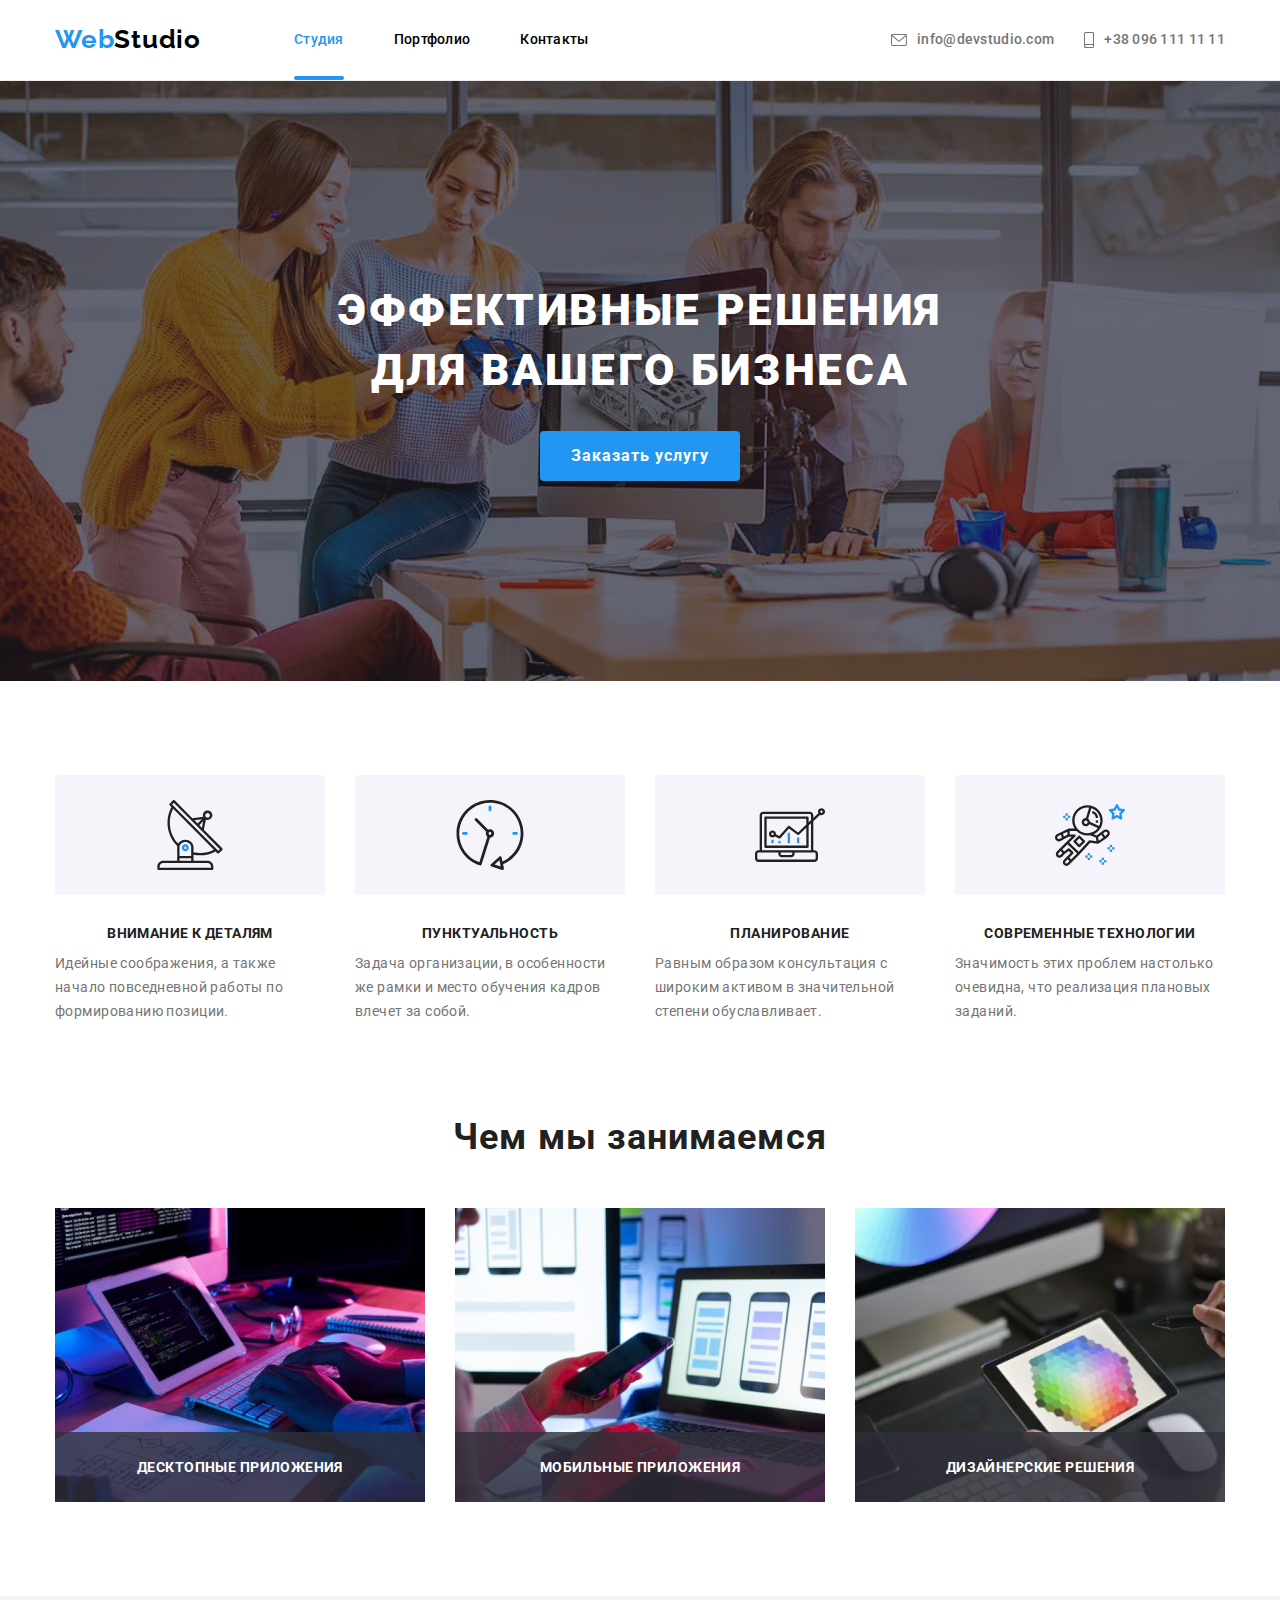
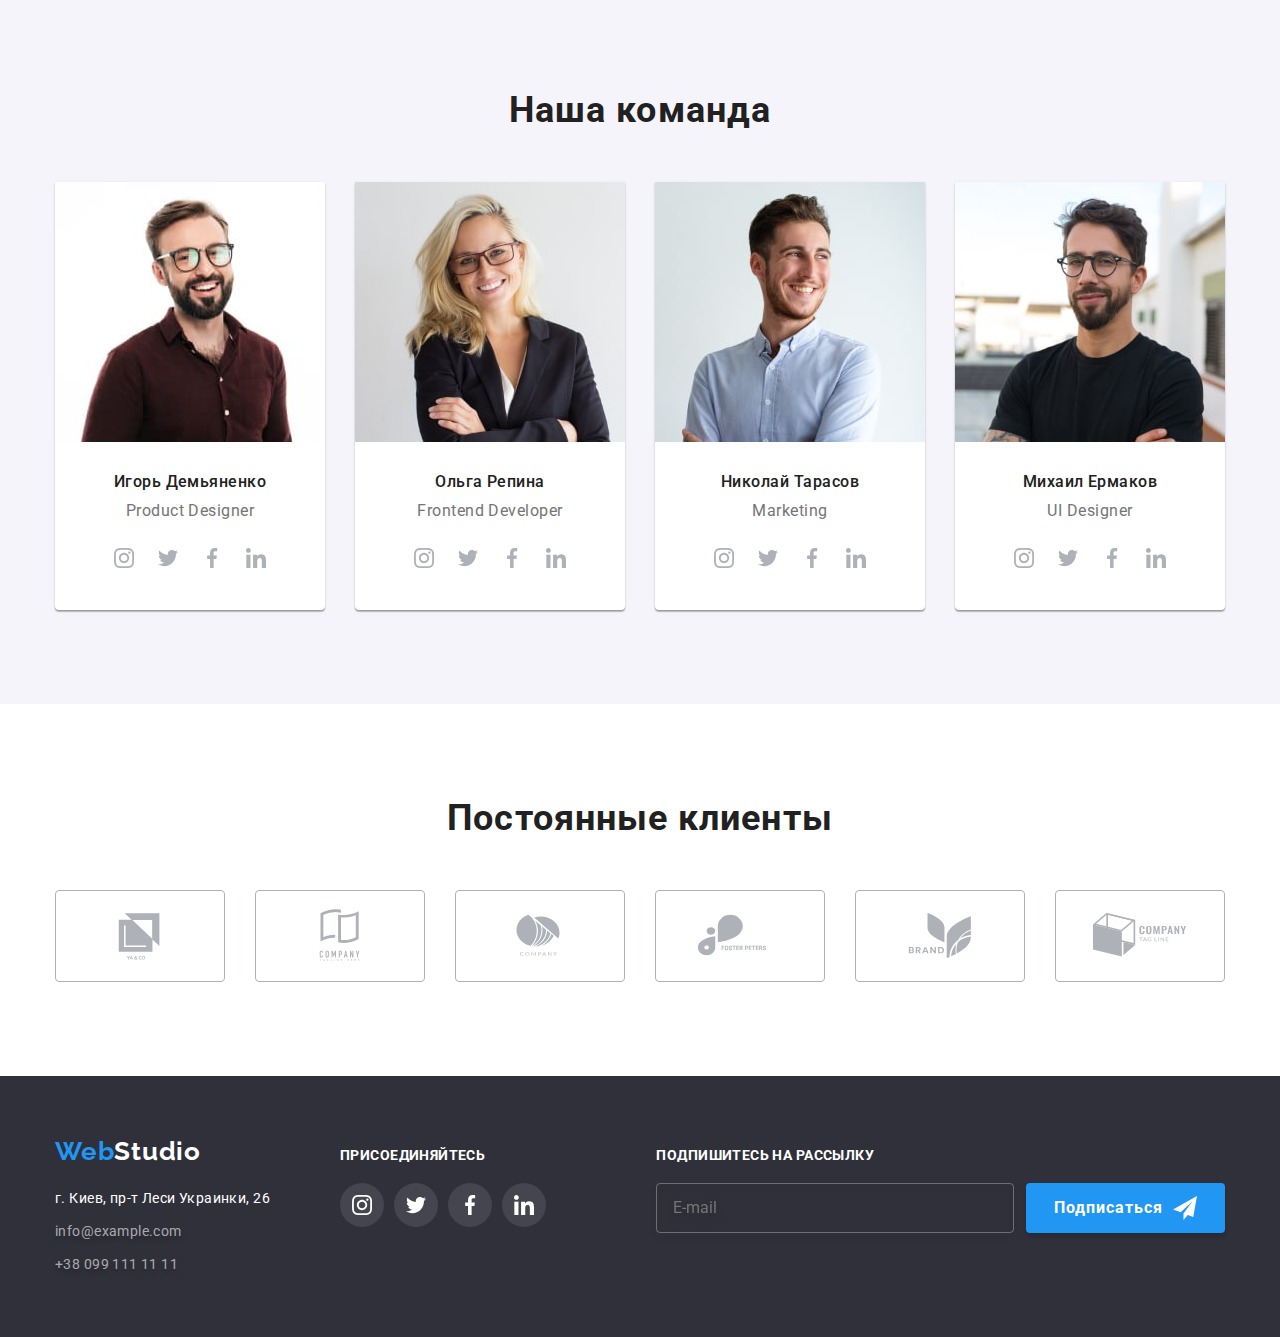
==== commit eb1b1e66: "added pictures" ====
--- a/index.html
+++ b/index.html
@@ -190,15 +190,33 @@
           <h2 class="title">Чем мы занимаемся</h2>
           <ul class="about__list list">
             <li class="about__item">
-              <img class="about__img" src="./images/box_1.jpg" alt="Пример кодинга" width="370" />
+              <img
+                class="about__img"
+                srcset="./images/img_(3)-min.jpg 1x, ./images/img_(4)-min.jpg 2x"
+                src="./images/box_1.jpg"
+                alt="Пример кодинга"
+                width="370"
+              />
               <p class="about__text">Десктопные приложения</p>
             </li>
             <li class="about__item">
-              <img class="about__img" src="./images/box_2.jpg" alt="Пример UX дизайна" width="370" />
+              <img
+                class="about__img"
+                srcset="./images/img_(5)-min.jpg 1x, ./images/img_(6)-min.jpg 2x"
+                src="./images/box_2.jpg"
+                alt="Пример UX дизайна"
+                width="370"
+              />
               <p class="about__text">Мобильные приложения</p>
             </li>
             <li class="about__item">
-              <img class="about__img" src="./images/box_3.jpg" alt="Пример подбора палитр" width="370" />
+              <img
+                class="about__img"
+                srcset="./images/img_(13)-min.jpg 1x, ./images/img_(14)-min.jpg 2x"
+                src="./images/box_3.jpg"
+                alt="Пример подбора палитр"
+                width="370"
+              />
               <p class="about__text">Дизайнерские решения</p>
             </li>
           </ul>
@@ -252,7 +270,19 @@
               </div>
             </li>
             <li class="team__item">
-              <img class="team__item--img" src="./images/img2.jpg" alt="Frontend Developer" width="270" />
+              <picture>
+                <source
+                  srcset="./images/img2_pc-min.jpg 1x, ./images/img2_pc_2x-min.jpg 2x"
+                  media="(min-width:1200px)"
+                />
+                <source
+                  srcset="./images/img2_tab-min.jpg 1x, ./images/img2_tab_2x-min.jpg 2x"
+                  media="(min-width:768px)"
+                />
+                <source srcset="./images/img2_mob.jpg 1x, ./images/img2_mob_x2.jpg 2x" media="(min-width:480px)" />
+                <img class="team__item--img" src="./images/img2.jpg" alt="Frontend Developer" />
+              </picture>
+
               <div class="team__row">
                 <h3 class="team__subtitle">Ольга Репина</h3>
                 <p class="team__text" lang="en">Frontend Developer</p>
@@ -289,7 +319,22 @@
               </div>
             </li>
             <li class="team__item">
-              <img class="team__item--img" src="./images/img3.jpg" alt="Marketing" width="270" />
+              <picture>
+                <source
+                  srcset="./images/img3_pc-min.jpg 1x, ./images/img3_pc_2x-min.jpg 2x"
+                  media="(min-width:1200px)"
+                />
+                <source
+                  srcset="./images/img3_tab-min.jpg 1x, ./images/img3_tab_2x-min.jpg 2x"
+                  media="(min-width:768px)"
+                />
+                <source
+                  srcset="./images/img3_mob-min.jpg 1x, ./images/img3_mob_2x-min.jpg 2x"
+                  media="(min-width:480px)"
+                />
+                <img class="team__item--img" src="./images/img3_mob-min.jpg " alt="Marketing" />
+              </picture>
+
               <div class="team__row">
                 <h3 class="team__subtitle">Николай Тарасов</h3>
                 <p class="team__text" lang="en">Marketing</p>
@@ -326,7 +371,22 @@
               </div>
             </li>
             <li class="team__item">
-              <img class="team__item--img" src="./images/img4.jpg" alt="UI Designer" width="270" />
+              <picture>
+                <source
+                  srcset="./images/img4_pc-min.jpg 1x, ./images/img4_pc_2x-min.jpg 2x"
+                  media="(min-width:1200px)"
+                />
+                <source
+                  srcset="./images/img4_tab-min.jpg 1x, ./images/img4_tab_2x-min.jpg2x"
+                  media="(min-width:768px)"
+                />
+                <source
+                  srcset="./images/img4_mob-min.jpg 1x, ./images/img4_mob_2x-min.jpg 2x"
+                  media="(min-width:480px)"
+                />
+                <img class="team__item--img" src="./images/img4_mob-min.jpg" alt="UI Designer" />
+              </picture>
+
               <div class="team__row">
                 <h3 class="team__subtitle">Михаил Ермаков</h3>
                 <p class="team__text" lang="en">UI Designer</p>
@@ -416,70 +476,6 @@
           </ul>
         </div>
       </section>
-
-      <!-- modal-window -->
-      <div class="backdrop is-hidden" data-modal>
-        <div class="modal">
-          <button type="button" class="modal-btn-exit" data-modal-close>
-            <svg class="modal-icon-exit" width="11" height="11">
-              <use href="./images/icons.svg#icon-exit"></use>
-            </svg>
-          </button>
-          <p class="modal-title">Оставьте свои данные, мы вам перезвоним</p>
-          <form>
-            <div class="modal-field">
-              <label class="modal-label" for="user-name">Имя</label>
-              <div class="modal-input-wrap">
-                <input type="text" class="modal-input" name="user-name" required minlength="2" id="user-name" />
-                <svg class="modal-icon" Width="18" Height="18">
-                  <use href="./images/icons.svg#icon-person-black-18dp-1"></use>
-                </svg>
-              </div>
-            </div>
-            <div class="modal-field">
-              <label class="modal-label" for="user-tel">Телефон</label>
-              <div class="modal-input-wrap">
-                <input type="tel" class="modal-input" name="user-tel" id="user-tel" required />
-                <svg class="modal-icon" Width="18" Height="18">
-                  <use href="./images/icons.svg#icon-phone-black-18dp-1"></use>
-                </svg>
-              </div>
-            </div>
-            <div class="modal-field">
-              <label class="modal-label" for="user-mail">Почта</label>
-              <div class="modal-input-wrap">
-                <input type="email" class="modal-input" name="user-email" id="user-mail" required />
-                <svg class="modal-icon" Width="18" Height="18">
-                  <use href="./images/icons.svg#icon-email-black-18dp-1"></use>
-                </svg>
-              </div>
-            </div>
-            <div class="modal-textarea">
-              <label class="modal-label" for="user-text">Комментарий </label>
-              <textarea name="user-text" id="user-text" placeholder="Введите текст" class="modal-text"></textarea>
-            </div>
-            <div class="modal-checkbox">
-              <input
-                type="checkbox"
-                id="input-check"
-                class="input-check visually-hidden"
-                name="policy"
-                value="policy"
-              />
-              <label for="input-check" class="check-text">
-                <span>
-                  <svg class="check-icon" Width="11" Height="8">
-                    <use href="./images/icons.svg#icon-Vector"></use>
-                  </svg>
-                </span>
-                Соглашаюсь с рассылкой и принимаю &nbsp;
-                <a class="check-link" href="#">Условия договора</a>
-              </label>
-            </div>
-            <button type="submit" class="send-btn">Отправить</button>
-          </form>
-        </div>
-      </div>
     </main>
     <!-- footer -->
     <footer class="footer">
@@ -547,6 +543,63 @@
         </div>
       </div>
     </footer>
+    <!-- modal-window -->
+    <div class="backdrop is-hidden" data-modal>
+      <div class="modal">
+        <button type="button" class="modal-btn-exit" data-modal-close>
+          <svg class="modal-icon-exit" width="11" height="11">
+            <use href="./images/icons.svg#icon-exit"></use>
+          </svg>
+        </button>
+        <p class="modal-title">Оставьте свои данные, мы вам перезвоним</p>
+        <form>
+          <div class="modal-field">
+            <label class="modal-label" for="user-name">Имя</label>
+            <div class="modal-input-wrap">
+              <input type="text" class="modal-input" name="user-name" required minlength="2" id="user-name" />
+              <svg class="modal-icon" Width="18" Height="18">
+                <use href="./images/icons.svg#icon-person-black-18dp-1"></use>
+              </svg>
+            </div>
+          </div>
+          <div class="modal-field">
+            <label class="modal-label" for="user-tel">Телефон</label>
+            <div class="modal-input-wrap">
+              <input type="tel" class="modal-input" name="user-tel" id="user-tel" required />
+              <svg class="modal-icon" Width="18" Height="18">
+                <use href="./images/icons.svg#icon-phone-black-18dp-1"></use>
+              </svg>
+            </div>
+          </div>
+          <div class="modal-field">
+            <label class="modal-label" for="user-mail">Почта</label>
+            <div class="modal-input-wrap">
+              <input type="email" class="modal-input" name="user-email" id="user-mail" required />
+              <svg class="modal-icon" Width="18" Height="18">
+                <use href="./images/icons.svg#icon-email-black-18dp-1"></use>
+              </svg>
+            </div>
+          </div>
+          <div class="modal-textarea">
+            <label class="modal-label" for="user-text">Комментарий </label>
+            <textarea name="user-text" id="user-text" placeholder="Введите текст" class="modal-text"></textarea>
+          </div>
+          <div class="modal-checkbox">
+            <input type="checkbox" id="input-check" class="input-check visually-hidden" name="policy" value="policy" />
+            <label for="input-check" class="check-text">
+              <span>
+                <svg class="check-icon" Width="11" Height="8">
+                  <use href="./images/icons.svg#icon-Vector"></use>
+                </svg>
+              </span>
+              Соглашаюсь с рассылкой и принимаю&nbsp;
+              <a class="check-link" href="#">Условия договора</a>
+            </label>
+          </div>
+          <button type="submit" class="send-btn">Отправить</button>
+        </form>
+      </div>
+    </div>
     <script src="./js/menu.js"></script>
     <script src="./js/modal.js"></script>
   </body>
--- a/css/main.min.css
+++ b/css/main.min.css
@@ -1 +1 @@
-body{font-family:"Roboto",sans-serif;background:var(--typical-white-color);font-size:14px}.list{list-style-type:none}.link{text-decoration:none;color:#000}p,h1,h2,h3,h4,h5,h6{margin:0}ul{padding-left:0;margin:0}.container{width:100%;padding-left:15px;padding-right:15px;margin-left:auto;margin-right:auto}@media screen and (min-width: 480px){.container{max-width:480px}}@media screen and (min-width: 768px){.container{max-width:768px}}@media screen and (min-width: 1200px){.container{max-width:1200px}}.logo{font-family:"Raleway";font-weight:700;font-size:24px;line-height:1.16;letter-spacing:.03em;padding-top:16px;padding-bottom:16px}@media screen and (min-width: 768px){.logo{margin-right:88px;padding-top:26px;padding-bottom:26px}}@media screen and (min-width: 1200px){.logo{font-size:26px;line-height:1.19px;margin-right:93px;padding-top:24px;padding-bottom:24px}}.logo--header{color:#2196f3}.logo--footer{color:#fff}.section{padding-top:60px;padding-bottom:60px}@media screen and (min-width: 1200px){.section{padding-top:94px;padding-bottom:94px}}.title{font-weight:700;font-size:28px;line-height:1.17;text-align:center;letter-spacing:.03em;color:#212121;margin-bottom:30px}@media screen and (min-width: 1140px){.title{font-size:36px;line-height:1.16;margin-bottom:50px}}.backdrop{position:fixed;top:0;left:0;width:100%;height:100%;background:rgba(0,0,0,.2);transition-property:opacity,visibility;transition-duration:var(--typical-time-transition);transition-timing-function:var(--typical-cubic-bezier)}.menu--open__btn{display:inline-block;margin-left:auto;border:none;background-color:rgba(0,0,0,0)}@media screen and (min-width: 768px){.menu--open__btn{display:none}}.menu--open__btn:hover{fill:#2196f3}.menu--open__btn:focus{fill:#2196f3}.menu-close__btn{display:block;margin-left:auto;border:none;background-color:rgba(0,0,0,0);width:40px;height:40px;top:10px;right:15px}.menu-close__btn:hover{fill:#2196f3}.menu-close__btn:focus{fill:#2196f3}.mob--menu__container{position:fixed;top:0;left:0;width:100vw;height:100vh;background-color:#fff;z-index:1;padding-top:48px;padding-bottom:48px}.mob--menu__container .container{display:flex;flex-direction:column;height:100%;justify-content:space-between}.mob--menu__container.is-open{display:block}@media screen and (min-width: 768px){.mob--menu__container{display:none}}.menu-top{width:100%}.mob--nav__item:not(:last-child){margin-bottom:32px}.mob--nav__link{font-weight:500;font-size:40px;line-height:1.18;letter-spacing:.02em;color:#212121}.mob--nav__link:hover{color:var(--main-color)}.mob--nav__link:focus{color:var(--main-color)}.active-link{color:var(--main-color)}.mob--contacts{margin-bottom:64px}.mob--connect__list:not(:last-child){margin-bottom:32px}.mob--connect__link{font-weight:500;font-size:24px;line-height:1.16;letter-spacing:.02em;color:#757575}.mob--connect__link:hover{color:var(--main-color)}.mob--connect__link:focus{color:var(--main-color)}.phone_font{font-size:34px;line-height:1.17}.mob--soc__list{display:flex;flex-wrap:wrap}.mob--soc__item{display:flex}.mob--soc__item:not(:first-child){margin-left:10px}.mob--soc__item:not(:last-child)::after{content:"";display:block;height:100%;width:1px;background-color:rgba(33,33,33,.2);margin-left:10px}.mob--soc__link{font-weight:500;font-size:18px;line-height:1.22;letter-spacing:.02em;color:#2196f3}.navigation{display:flex;justify-content:space-between}@media screen and (min-width: 768px){.navigation{flex-grow:1}}.nav__list{display:none}@media screen and (min-width: 768px){.nav__list{display:flex}}.nav__item{font-weight:500;font-size:40px;line-height:1.175;letter-spacing:.02em;color:#212121}@media screen and (min-width: 768px){.nav__item{font-weight:500;font-size:14px;line-height:1.14;letter-spacing:.02em}.nav__item:not(:last-child){margin-right:50px}}.nav__item .link.current{color:var(--main-color)}.nav__link{padding-top:32px;padding-bottom:32px;display:block;color:var(--header-logo-color);transition-property:color;transition-duration:var(--typical-time-transition);transition-timing-function:var(--typical-cubic-bezier)}.nav__link:focus{color:var(--main-color)}.nav__link:hover{color:var(--main-color)}.current{position:relative}@media screen and (min-width: 768px){.current::after{content:"";position:absolute;bottom:0;display:block;width:100%;height:4px;background-color:var(--main-color);border-radius:2px}}.contacts{display:none}@media screen and (min-width: 768px){.contacts{display:flex;justify-content:space-between;align-items:center}}@media screen and (min-width: 768px){.connect{flex-direction:column;align-items:center}}@media screen and (min-width: 1200px){.connect{display:flex;flex-direction:row;align-items:center}}@media screen and (min-width: 768px){.connect__list:not(:last-child){margin-bottom:8px}}@media screen and (min-width: 768px)and (min-width: 1200px){.connect__list:not(:last-child){margin-right:30px;margin-bottom:0px}}.connect__link{font-weight:500;font-size:12px;line-height:1.16;letter-spacing:.02em;color:var(--header-contact-color);display:flex;transition-property:color,fill;transition-duration:var(--typical-time-transition);transition-timing-function:var(--typical-cubic-bezier)}@media screen and (min-width: 768px){.connect__link{display:block}}@media screen and (min-width: 1200px){.connect__link{padding-bottom:32px;padding-top:32px;display:flex;justify-content:center;align-items:center;font-size:14px;line-height:1.14}}.connect__link:hover{color:var(--main-color);fill:var(--main-color)}.connect__link:focus{color:var(--main-color)}.connect__icon{margin-right:10px;display:inline-block;align-self:center;fill:currentColor}.btn{background:var(--filter-btn-background);border-radius:4px;cursor:pointer;border-color:rgba(0,0,0,0);padding:6px 22px 6px 22px;transition-property:color,background,box-shadow;transition-duration:var(--typical-time-transition);transition-timing-function:var(--typical-cubic-bezier)}.btn:hover{background:var(--btn-hover);box-shadow:0px 3px 1px rgba(0,0,0,.1),0px 1px 2px rgba(0,0,0,.08),0px 2px 2px rgba(0,0,0,.12)}.btn:focus{background:var(--btn-hover);box-shadow:0px 3px 1px rgba(0,0,0,.1),0px 1px 2px rgba(0,0,0,.08),0px 2px 2px rgba(0,0,0,.12)}.btn__text{font-family:inherit;font-weight:500;font-size:16px;line-height:1.62;text-align:center;letter-spacing:.03em;color:var(--filter-btn-text)}.btn__text:hover{color:var(--typical-white-color)}.btn__text:focus{color:var(--typical-white-color)}.filtr-btn__item{margin-top:15px;display:inline-block}.filtr-btn__item:not(:last-child){margin-right:8px}.filtr-btn__list{margin-top:-15px;margin-bottom:40px}@media screen and (min-width: 768px){.filtr-btn__list{margin-bottom:30px}}@media screen and (min-width: 1200px){.filtr-btn__list{margin-bottom:50px}}.current-btn{background:var(--btn-hover);color:var(--typical-white-color);box-shadow:0px 4px 4px rgba(0,0,0,.15)}.header{border-bottom:1px solid #ececec;position:relative}.header__container{display:flex;align-items:center;margin:0 auto}.no-scroll{overflow:hidden}.feature__list{margin-bottom:-30px}@media screen and (min-width: 768px){.feature__list{display:flex;flex-wrap:wrap;margin-left:-30px}}.feature__item{margin-bottom:30px}@media screen and (min-width: 768px){.feature__item{width:calc(50% - 30px);margin-left:30px}}@media screen and (min-width: 1200px){.feature__item{width:calc(25% - 30px)}}.feature__item--icon{display:flex;justify-content:center;align-items:center;height:120px;background:#f5f4fa;border-radius:4px;margin-bottom:30px}.feature__item--text{font-weight:400;font-size:14px;line-height:24px;letter-spacing:.03em;color:#757575}.feature__item--title{font-weight:700;font-size:14px;line-height:16px;text-align:center;letter-spacing:.03em;text-transform:uppercase;color:#212121;margin-bottom:10px}.about{background-color:fff;display:flex;padding-bottom:94px}@media screen and (max-width: 1199px){.about{display:none}}.about__img{display:block;max-width:100%;height:auto}.about__item{position:relative}.about__item:not(:last-child){margin-right:30px}.about__list{display:flex}.about__text{position:absolute;display:flex;align-items:center;justify-content:center;bottom:0;height:70px;width:100%;font-style:normal;font-weight:700;font-size:14px;line-height:16px;text-align:center;letter-spacing:.03em;text-transform:uppercase;color:#fff;background:rgba(47,48,58,.8)}.team{background-color:#f5f4fa}.team__item{background:#fff;box-shadow:0px 1px 3px rgba(0,0,0,.12),0px 1px 1px rgba(0,0,0,.14),0px 2px 1px rgba(0,0,0,.2);border-radius:0px 0px 4px 4px;margin-bottom:30px}@media screen and (min-width: 768px){.team__item{width:calc(50% - 30px);margin-left:30px}}@media screen and (min-width: 1200px){.team__item{width:calc(25% - 30px)}}.team__item--img{display:block;width:100%;height:auto}.team__list{margin-bottom:-30px}@media screen and (min-width: 768px){.team__list{display:flex;flex-wrap:wrap;margin-left:-30px}}.team__row{padding-top:30px;padding-bottom:30px}.team__subtitle{font-weight:500;font-size:16px;line-height:19px;text-align:center;letter-spacing:.03em;color:#212121;margin-bottom:10px}.team__text{font-weight:400;font-size:16px;line-height:19px;text-align:center;letter-spacing:.03em;color:#757575;margin-bottom:16px}.team-soc__link{display:flex;justify-content:center;align-items:center;width:44px;height:44px;border-radius:50%;background-color:#fff;fill:#afb1b8;transition-property:fill,background-color;transition-duration:var(--typical-time-transition);transition-timing-function:var(--typical-cubic-bezier)}.team-soc__link:hover{background-color:#2196f3;fill:#fff}.team-soc__link:focus{background-color:#2196f3;fill:#fff}.team-soc__list{display:flex;justify-content:center}.client__item{width:calc(50% - 30px);margin-bottom:30px;margin-left:30px}@media screen and (min-width: 768px){.client__item{width:calc(33.3333333333% - 30px)}}@media screen and (min-width: 1200px){.client__item{width:calc(16.6666666667% - 30px)}}.client__link{display:flex;align-items:center;justify-content:center;height:92px;border:1px solid #afb1b8;box-sizing:border-box;border-radius:4px;fill:#afb1b8}.client__link:hover{border:1px solid #2196f3;fill:#2196f3}.client__link:focus{border:1px solid #2196f3;fill:#2196f3}.client__list{display:flex;flex-wrap:wrap;margin-bottom:-30px;margin-left:-30px}.footer{background:var(--footer-background-color);padding-top:60px;padding-bottom:60px}.footer__container{text-align:center}@media screen and (min-width: 768px){.footer__container{display:flex;flex-wrap:wrap;justify-content:space-around;align-items:baseline}}@media screen and (min-width: 1200px){.footer__container{text-align:left}}.footer__contact{margin-bottom:60px}@media screen and (min-width: 1200px){.footer__contact{margin-right:70px;margin-bottom:0}}.footer__logo{display:block;font-family:"Raleway";font-weight:700;font-size:24px;line-height:1.16;letter-spacing:.03em;margin-bottom:20px;color:var(--typical-white-color)}@media screen and (min-width: 768px){.footer__logo{font-size:26px;line-height:1.19;letter-spacing:.03em}}.footer__logo--color{color:var(--main-color)}.footer__address{display:block;font-style:normal;font-size:14px;line-height:1.71;letter-spacing:.03em;color:var(--typical-white-color)}.address__list:not(:last-child){margin-bottom:9px}.address__list--link{font-size:14px;line-height:1.71;letter-spacing:.03em;color:rgba(255,255,255,.6);text-shadow:0px 4px 4px rgba(0,0,0,.25);transition-property:color;transition-duration:var(--typical-time-transition);transition-timing-function:var(--typical-cubic-bezier)}.address__list--link:hover{color:var(--main-color)}.address__list--link:focus{color:var(--main-color)}.soc__column{margin-bottom:60px}@media screen and (min-width: 1200px){.soc__column{margin-right:auto;margin-bottom:0}}.soc__title{font-weight:700;font-size:14px;line-height:16px;letter-spacing:.03em;text-transform:uppercase;color:var(--typical-white-color)}.soc__list{display:flex;margin-top:20px;justify-content:center}.soc__item:not(:last-child){margin-right:10px}.soc__link{display:flex;width:44px;height:44px;border-radius:50%;background:rgba(255,255,255,.1);justify-content:center;align-items:center;fill:var(--typical-white-color);transition-property:background;transition-duration:var(--typical-time-transition);transition-timing-function:var(--typical-cubic-bezier)}.soc__link:hover{background-color:var(--main-color)}.soc__link:focus{background-color:var(--main-color)}.subscribe__title{display:block;font-weight:700;font-size:14px;margin-bottom:20px;line-height:16px;letter-spacing:.03em;text-transform:uppercase;color:var(--typical-white-color)}@media screen and (min-width: 1200px){.subscribe__form{display:flex}}.subscribe__input{display:block;width:100%;font-size:16px;padding:15px 0px 15px 16px;border:1px solid rgba(255,255,255,.3);box-sizing:border-box;filter:drop-shadow(0px 4px 4px rgba(0, 0, 0, 0.15));border-radius:4px;background-color:rgba(0,0,0,0);margin-bottom:20px;color:var(--typical-white-color)}@media screen and (min-width: 768px){.subscribe__input{width:450px}}@media screen and (min-width: 1200px){.subscribe__input{width:358px;display:flex;margin-right:12px;margin-bottom:0px}}.subscribe__btn{background:var(--main-color);box-shadow:0px 4px 4px rgba(0,0,0,.15);border-radius:4px;font-weight:700;font-size:16px;line-height:30px;display:inline-flex;align-items:center;text-align:center;letter-spacing:.06em;padding:10px 28px;color:var(--typical-white-color);border:none;cursor:pointer}@media screen and (min-width: 1200px){.subscribe__btn{display:flex}}.subscribe__btn--icon{margin-left:10px}.is-hidden{visibility:hidden;opacity:0;pointer-events:none}.is-hidden .modal{transform:translate(-50%, -50%) scale(1)}.modal{position:absolute;top:50%;left:50%;min-width:528px;min-height:581px;background:var(--typical-white-color);box-shadow:0px 1px 3px rgba(0,0,0,.12),0px 1px 1px rgba(0,0,0,.14),0px 2px 1px rgba(0,0,0,.2);border-radius:4px;transition-property:transform;transition-duration:var(--typical-time-transition);transition-timing-function:var(--typical-cubic-bezier);transform:translate(-50%, -50%) scale(1);padding:40px}.modal-btn-exit{position:absolute;display:flex;justify-content:center;align-items:center;top:8px;right:8px;width:30px;height:30px;border-radius:50%;background:var(--typical-white-color);border:1px solid rgba(0,0,0,.1);box-sizing:border-box;transition-property:fill;transition-duration:var(--typical-time-transition);transition-timing-function:var(--typical-cubic-bezier)}.modal-btn-exit:hover .modal-icon-exit{fill:var(--main-color)}.modal-btn-exit:focus .modal-icon-exit{fill:var(--main-color)}.modal-title{font-weight:700;font-size:20px;line-height:23px;text-align:center;letter-spacing:.03em;color:var(--modal-title-color);margin-bottom:12px}.modal-label{font-weight:400;font-size:12px;line-height:14px;letter-spacing:.01em;color:var(--modal-label-color);margin-bottom:4px;display:block}.modal-input{width:100%;height:40px;padding-left:40px;border:1px solid rgba(33,33,33,.2);box-sizing:border-box;border-radius:4px;outline:none;transition-property:border-color;transition-duration:var(--typical-time-transition);transition-timing-function:var(--typical-cubic-bezier)}.modal-input:focus{border-color:var(--main-color)}.modal-input:focus+.modal-icon{fill:var(--main-color)}.modal-text{width:100%;height:120px;padding:12px 16px;resize:none;outline:none;border:1px solid rgba(33,33,33,.2);box-sizing:border-box;border-radius:4px;font-weight:400;line-height:14px;letter-spacing:.01em;transition-property:border-color;transition-duration:var(--typical-time-transition);transition-timing-function:var(--typical-cubic-bezier)}.modal-text:focus{border-color:var(--main-color)}.modal-input-wrap{position:relative}.modal-icon{position:absolute;left:10px;top:50%;transform:translateY(-50%);transition-property:fill;transition-duration:var(--typical-time-transition);transition-timing-function:var(--typical-cubic-bezier)}.modal-field{margin-bottom:10px}.modal-textarea{margin-bottom:20px}.check-text{font-weight:400;font-size:14px;line-height:24px;letter-spacing:.03em;color:var(--modal-label-color);display:flex;align-items:center;transition-property:background-color;transition-duration:var(--typical-time-transition);transition-timing-function:var(--typical-cubic-bezier)}.check-text span{width:16px;height:15px;border:2px solid #212121;border-radius:3px;margin-right:8px;display:flex;align-items:center;justify-content:center}.check-icon{fill:rgba(0,0,0,0);transition-property:border-color,fill;transition-duration:var(--typical-time-transition);transition-timing-function:var(--typical-cubic-bezier)}.input-check:focus+.check-text span{border-color:var(--main-color)}.input-check:checked+.check-text span{background-color:var(--main-color);border:none}.input-check:checked+.check-text .check-icon{fill:var(--typical-white-color)}.modal-checkbox{display:flex;align-items:center;justify-content:center;margin-bottom:30px}.check-link{font-weight:400;font-size:14px;line-height:24px;letter-spacing:.03em;text-decoration-line:underline;color:var(--main-color)}.send-btn{display:flex;justify-content:center;align-items:center;margin-left:auto;margin-right:auto;width:200px;height:50px;font-weight:700;font-size:16px;line-height:30px;letter-spacing:.06em;color:var(--typical-white-color);background:var(--main-color);box-shadow:0px 4px 4px rgba(0,0,0,.15);border-radius:4px;border:none;cursor:pointer;transition-property:background,box-shadow;transition-duration:var(--typical-time-transition);transition-timing-function:var(--typical-cubic-bezier)}.send-btn:hover{background:var(--btn-send-color)}.portfolio--container{display:flex;flex-direction:column;align-items:center}.portfolio__list{margin-bottom:-30px}@media screen and (min-width: 768px){.portfolio__list{display:flex;flex-wrap:wrap;margin-left:-30px}}.portfolio-item{margin-bottom:30px}@media screen and (min-width: 768px){.portfolio-item{width:calc(50% - 30px);margin-left:30px}}@media screen and (min-width: 1200px){.portfolio-item{width:calc(33.3333333333% - 30px)}}.portfolio-link{display:flex;flex-direction:column;height:100%;text-decoration:none;transition-property:box-shadow;transition-duration:var(--typical-time-transition);transition-timing-function:var(--typical-cubic-bezier)}.portfolio-link:hover{box-shadow:0px 1px 1px rgba(0,0,0,.12),0px 4px 4px rgba(0,0,0,.06),1px 4px 6px rgba(0,0,0,.16)}.portfolio-link:focus{box-shadow:0px 1px 1px rgba(0,0,0,.12),0px 4px 4px rgba(0,0,0,.06),1px 4px 6px rgba(0,0,0,.16)}.portfolio-img{display:block;max-width:100%;height:auto}.portfolio-border{border-left:1px solid #eee;border-right:1px solid #eee;border-bottom:1px solid #eee;padding:24px 20px 24px 20px;flex-grow:1}.portfolio-title{font-weight:700;font-size:18px;line-height:2;letter-spacing:.06em;color:var(--portfolio-title-color);margin-bottom:4px}.portfolio-text{font-size:16px;line-height:1.87;letter-spacing:.03em;color:var(--portfolio-text-color)}.portfolio-overlay{position:relative;margin-left:auto;margin-right:auto;overflow:hidden}.portfolio-description-text{position:absolute;left:0;bottom:0;width:100%;height:100%;padding:63px 24px;background:rgba(33,150,243,.9);font-weight:400;font-size:18px;line-height:1.55;letter-spacing:.03em;overflow-y:auto;color:var(--typical-white-color);transform:translatey(101%);transition-property:transform,background,color;transition-duration:var(--typical-time-transition);transition-timing-function:var(--typical-cubic-bezier)}.portfolio-link:hover .portfolio-description-text{transform:translatey(0)}.portfolio-link:focus .portfolio-description-text{transform:translatey(0)}.hero{text-align:center;padding-top:118px;padding-bottom:118px;background-image:linear-gradient(rgba(47, 48, 58, 0.4), rgba(47, 48, 58, 0.4)),url(../images/hero_mobile.jpg);background-repeat:no-repeat;background-position:center;background-size:cover}@media screen and (min-device-pixel-ratio: 2),screen and (min-resolution: 192dpi),screen and (min-resolution: 2dppx){.hero{background-image:linear-gradient(rgba(47, 48, 58, 0.4), rgba(47, 48, 58, 0.4)),url(../images/hero_mobile_x2.jpg)}}@media screen and (min-width: 768px){.hero{background-image:linear-gradient(rgba(47, 48, 58, 0.4), rgba(47, 48, 58, 0.4)),url(../images/hero_tablet.jpg)}}@media screen and (min-width: 768px)and (min-device-pixel-ratio: 2),screen and (min-width: 768px)and (min-resolution: 192dpi),screen and (min-width: 768px)and (min-resolution: 2dppx){.hero{background-image:linear-gradient(rgba(47, 48, 58, 0.4), rgba(47, 48, 58, 0.4)),url(../images/hero_tablet_x2.jpg)}}@media screen and (min-width: 1200px){.hero{padding-top:200px;padding-bottom:200px;background-image:linear-gradient(rgba(47, 48, 58, 0.4), rgba(47, 48, 58, 0.4)),url(../images/hero_pc.jpg)}}@media screen and (min-width: 1200px)and (min-device-pixel-ratio: 2),screen and (min-width: 1200px)and (min-resolution: 192dpi),screen and (min-width: 1200px)and (min-resolution: 2dppx){.hero{background-image:linear-gradient(rgba(47, 48, 58, 0.4), rgba(47, 48, 58, 0.4)),url(../images/hero_pc_x2.jpg)}}.hero__btn{width:200px;height:50px;background:#2196f3;box-shadow:0px 4px 4px rgba(0,0,0,.15);border-radius:4px;cursor:pointer;border:none}.hero__btn:hover{background:#188ce8}.hero__btn:focus{background:#188ce8}.hero__btn--text{font-weight:700;font-size:16px;line-height:1.87;align-items:center;text-align:center;letter-spacing:.06em;color:#fff}.hero__title{max-width:360px;font-weight:900;font-size:26px;line-height:1.61;text-align:center;letter-spacing:.06em;text-transform:uppercase;color:#fff;margin-left:auto;margin-right:auto;margin-bottom:30px}@media screen and (min-width: 1200px){.hero__title{max-width:696px;font-size:44px;line-height:1.36}}.visually-hidden{position:absolute;width:1px;height:1px;margin:-1px;border:0;padding:0;white-space:nowrap;clip-path:inset(100%);clip:rect(0 0 0 0);overflow:hidden}:root{--main-color: #2196f3;--header-logo-color: #000000;--typical-white-color: #ffffff;--header-nav-color: #212121;--header-contact-color: #757575;--banner-background-color: #2f303a;--btn-hover: #188ce8;--title-color: #212121;--team-text-color: #757575;--filter-btn-background: #f5f4fa;--filter-btn-text: #212121;--portfolio-title-color: #212121;--portfolio-text-color: #757575;--feature-icons-color: #f5f4fa;--team-background-color: #f5f4fa;--footer-background-color: #2f303a;--fillteam-color: #afb1b8;--btn-send-color: #188ce8;--modal-label-color: #757575;--modal-title-color: #212121;--typical-margin: 30px;--typical-time-transition: 250ms;--typical-cubic-bezier: cubic-bezier (0.4, 0, 0.2, 1)}/*# sourceMappingURL=main.min.css.map */+body{font-family:"Roboto",sans-serif;background:var(--typical-white-color);font-size:14px}.list{list-style-type:none}.link{text-decoration:none;color:#000}p,h1,h2,h3,h4,h5,h6{margin:0}ul{padding-left:0;margin:0}.container{width:100%;padding-left:15px;padding-right:15px;margin-left:auto;margin-right:auto}@media screen and (min-width: 480px){.container{max-width:480px}}@media screen and (min-width: 768px){.container{max-width:768px}}@media screen and (min-width: 1200px){.container{max-width:1200px}}.logo{font-family:"Raleway";font-weight:700;font-size:24px;line-height:1.16;letter-spacing:.03em;padding-top:16px;padding-bottom:16px}@media screen and (min-width: 768px){.logo{margin-right:88px;padding-top:26px;padding-bottom:26px}}@media screen and (min-width: 1200px){.logo{font-size:26px;line-height:1.19px;margin-right:93px;padding-top:24px;padding-bottom:24px}}.logo--header{color:#2196f3}.logo--footer{color:#fff}.section{padding-top:60px;padding-bottom:60px}@media screen and (min-width: 1200px){.section{padding-top:94px;padding-bottom:94px}}.title{font-weight:700;font-size:28px;line-height:1.17;text-align:center;letter-spacing:.03em;color:#212121;margin-bottom:30px}@media screen and (min-width: 1140px){.title{font-size:36px;line-height:1.16;margin-bottom:50px}}.backdrop{position:fixed;top:0;left:0;width:100%;height:100%;padding:93px 15px;background:rgba(0,0,0,.2);overflow-y:scroll;transition-property:opacity,visibility;transition-duration:var(--typical-time-transition);transition-timing-function:var(--typical-cubic-bezier)}.menu--open__btn{display:inline-block;margin-left:auto;border:none;background-color:rgba(0,0,0,0)}@media screen and (min-width: 768px){.menu--open__btn{display:none}}.menu--open__btn:hover{fill:#2196f3}.menu--open__btn:focus{fill:#2196f3}.menu-close__btn{display:block;margin-left:auto;border:none;background-color:rgba(0,0,0,0);width:40px;height:40px;top:10px;right:15px}.menu-close__btn:hover{fill:#2196f3}.menu-close__btn:focus{fill:#2196f3}.mob--menu__container{position:fixed;top:0;left:0;width:100vw;height:100vh;background-color:#fff;z-index:1;padding-top:48px;padding-bottom:48px}.mob--menu__container .container{display:flex;flex-direction:column;height:100%;justify-content:space-between}.mob--menu__container.is-open{display:block}@media screen and (min-width: 768px){.mob--menu__container{display:none}}.menu-top{width:100%}.mob--nav__item:not(:last-child){margin-bottom:32px}.mob--nav__link{font-weight:500;font-size:40px;line-height:1.18;letter-spacing:.02em;color:#212121}.mob--nav__link:hover{color:var(--main-color)}.mob--nav__link:focus{color:var(--main-color)}.active-link{color:var(--main-color)}.mob--contacts{margin-bottom:64px}.mob--connect__list:not(:last-child){margin-bottom:32px}.mob--connect__link{font-weight:500;font-size:24px;line-height:1.16;letter-spacing:.02em;color:#757575}.mob--connect__link:hover{color:var(--main-color)}.mob--connect__link:focus{color:var(--main-color)}.phone_font{font-size:34px;line-height:1.17}.mob--soc__list{display:flex;flex-wrap:wrap}.mob--soc__item{display:flex}.mob--soc__item:not(:first-child){margin-left:10px}.mob--soc__item:not(:last-child)::after{content:"";display:block;height:100%;width:1px;background-color:rgba(33,33,33,.2);margin-left:10px}.mob--soc__link{font-weight:500;font-size:18px;line-height:1.22;letter-spacing:.02em;color:#2196f3}.navigation{display:flex;justify-content:space-between}@media screen and (min-width: 768px){.navigation{flex-grow:1}}.nav__list{display:none}@media screen and (min-width: 768px){.nav__list{display:flex}}.nav__item{font-weight:500;font-size:40px;line-height:1.175;letter-spacing:.02em;color:#212121}@media screen and (min-width: 768px){.nav__item{font-weight:500;font-size:14px;line-height:1.14;letter-spacing:.02em}.nav__item:not(:last-child){margin-right:50px}}.nav__item .link.current{color:var(--main-color)}.nav__link{padding-top:32px;padding-bottom:32px;display:block;color:var(--header-logo-color);transition-property:color;transition-duration:var(--typical-time-transition);transition-timing-function:var(--typical-cubic-bezier)}.nav__link:focus{color:var(--main-color)}.nav__link:hover{color:var(--main-color)}.current{position:relative}@media screen and (min-width: 768px){.current::after{content:"";position:absolute;bottom:0;display:block;width:100%;height:4px;background-color:var(--main-color);border-radius:2px}}.contacts{display:none}@media screen and (min-width: 768px){.contacts{display:flex;justify-content:space-between;align-items:center}}@media screen and (min-width: 768px){.connect{flex-direction:column;align-items:center}}@media screen and (min-width: 1200px){.connect{display:flex;flex-direction:row;align-items:center}}@media screen and (min-width: 768px){.connect__list:not(:last-child){margin-bottom:8px}}@media screen and (min-width: 768px)and (min-width: 1200px){.connect__list:not(:last-child){margin-right:30px;margin-bottom:0px}}.connect__link{font-weight:500;font-size:12px;line-height:1.16;letter-spacing:.02em;color:var(--header-contact-color);display:flex;transition-property:color,fill;transition-duration:var(--typical-time-transition);transition-timing-function:var(--typical-cubic-bezier)}@media screen and (min-width: 768px){.connect__link{display:block}}@media screen and (min-width: 1200px){.connect__link{padding-bottom:32px;padding-top:32px;display:flex;justify-content:center;align-items:center;font-size:14px;line-height:1.14}}.connect__link:hover{color:var(--main-color);fill:var(--main-color)}.connect__link:focus{color:var(--main-color)}.connect__icon{margin-right:10px;display:inline-block;align-self:center;fill:currentColor}.btn{background:var(--filter-btn-background);border-radius:4px;cursor:pointer;border-color:rgba(0,0,0,0);padding:6px 22px 6px 22px;transition-property:color,background,box-shadow;transition-duration:var(--typical-time-transition);transition-timing-function:var(--typical-cubic-bezier)}.btn:hover{background:var(--btn-hover);box-shadow:0px 3px 1px rgba(0,0,0,.1),0px 1px 2px rgba(0,0,0,.08),0px 2px 2px rgba(0,0,0,.12)}.btn:focus{background:var(--btn-hover);box-shadow:0px 3px 1px rgba(0,0,0,.1),0px 1px 2px rgba(0,0,0,.08),0px 2px 2px rgba(0,0,0,.12)}.btn__text{font-family:inherit;font-weight:500;font-size:16px;line-height:1.62;text-align:center;letter-spacing:.03em;color:var(--filter-btn-text)}.btn__text:hover{color:var(--typical-white-color)}.btn__text:focus{color:var(--typical-white-color)}.filtr-btn__item{margin-top:15px;display:inline-block}.filtr-btn__item:not(:last-child){margin-right:8px}.filtr-btn__list{margin-top:-15px;margin-bottom:40px}@media screen and (min-width: 768px){.filtr-btn__list{margin-bottom:30px}}@media screen and (min-width: 1200px){.filtr-btn__list{margin-bottom:50px}}.current-btn{background:var(--btn-hover);color:var(--typical-white-color);box-shadow:0px 4px 4px rgba(0,0,0,.15)}.header{border-bottom:1px solid #ececec;position:relative}.header__container{display:flex;align-items:center;margin:0 auto}.no-scroll{overflow:hidden}.feature__list{margin-bottom:-30px}@media screen and (min-width: 768px){.feature__list{display:flex;flex-wrap:wrap;margin-left:-30px}}.feature__item{margin-bottom:30px}@media screen and (min-width: 768px){.feature__item{width:calc(50% - 30px);margin-left:30px}}@media screen and (min-width: 1200px){.feature__item{width:calc(25% - 30px)}}.feature__item--icon{display:flex;justify-content:center;align-items:center;height:120px;background:#f5f4fa;border-radius:4px;margin-bottom:30px}.feature__item--text{font-weight:400;font-size:14px;line-height:24px;letter-spacing:.03em;color:#757575}.feature__item--title{font-weight:700;font-size:14px;line-height:16px;text-align:center;letter-spacing:.03em;text-transform:uppercase;color:#212121;margin-bottom:10px}.about{background-color:fff;display:flex;padding-bottom:94px}@media screen and (max-width: 1199px){.about{display:none}}.about__img{display:block;max-width:100%;height:auto}.about__item{position:relative}.about__item:not(:last-child){margin-right:30px}.about__list{display:flex}.about__text{position:absolute;display:flex;align-items:center;justify-content:center;bottom:0;height:70px;width:100%;font-style:normal;font-weight:700;font-size:14px;line-height:16px;text-align:center;letter-spacing:.03em;text-transform:uppercase;color:#fff;background:rgba(47,48,58,.8)}.team{background-color:#f5f4fa}.team__item{background:#fff;box-shadow:0px 1px 3px rgba(0,0,0,.12),0px 1px 1px rgba(0,0,0,.14),0px 2px 1px rgba(0,0,0,.2);border-radius:0px 0px 4px 4px;margin-bottom:30px}@media screen and (min-width: 768px){.team__item{width:calc(50% - 30px);margin-left:30px}}@media screen and (min-width: 1200px){.team__item{width:calc(25% - 30px)}}.team__item--img{display:block;width:100%;height:auto}.team__list{margin-bottom:-30px}@media screen and (min-width: 768px){.team__list{display:flex;flex-wrap:wrap;margin-left:-30px}}.team__row{padding-top:30px;padding-bottom:30px}.team__subtitle{font-weight:500;font-size:16px;line-height:19px;text-align:center;letter-spacing:.03em;color:#212121;margin-bottom:10px}.team__text{font-weight:400;font-size:16px;line-height:19px;text-align:center;letter-spacing:.03em;color:#757575;margin-bottom:16px}.team-soc__link{display:flex;justify-content:center;align-items:center;width:44px;height:44px;border-radius:50%;background-color:#fff;fill:#afb1b8;transition-property:fill,background-color;transition-duration:var(--typical-time-transition);transition-timing-function:var(--typical-cubic-bezier)}.team-soc__link:hover{background-color:#2196f3;fill:#fff}.team-soc__link:focus{background-color:#2196f3;fill:#fff}.team-soc__list{display:flex;justify-content:center}.client__item{width:calc(50% - 30px);margin-bottom:30px;margin-left:30px}@media screen and (min-width: 768px){.client__item{width:calc(33.3333333333% - 30px)}}@media screen and (min-width: 1200px){.client__item{width:calc(16.6666666667% - 30px)}}.client__link{display:flex;align-items:center;justify-content:center;height:92px;border:1px solid #afb1b8;box-sizing:border-box;border-radius:4px;fill:#afb1b8}.client__link:hover{border:1px solid #2196f3;fill:#2196f3}.client__link:focus{border:1px solid #2196f3;fill:#2196f3}.client__list{display:flex;flex-wrap:wrap;margin-bottom:-30px;margin-left:-30px}.footer{background:var(--footer-background-color);padding-top:60px;padding-bottom:60px}.footer__container{text-align:center}@media screen and (min-width: 768px){.footer__container{display:flex;flex-wrap:wrap;justify-content:space-around;align-items:baseline}}@media screen and (min-width: 1200px){.footer__container{text-align:left}}.footer__contact{margin-bottom:60px}@media screen and (min-width: 1200px){.footer__contact{margin-right:70px;margin-bottom:0}}.footer__logo{display:block;font-family:"Raleway";font-weight:700;font-size:24px;line-height:1.16;letter-spacing:.03em;margin-bottom:20px;color:var(--typical-white-color)}@media screen and (min-width: 768px){.footer__logo{font-size:26px;line-height:1.19;letter-spacing:.03em}}.footer__logo--color{color:var(--main-color)}.footer__address{display:block;font-style:normal;font-size:14px;line-height:1.71;letter-spacing:.03em;color:var(--typical-white-color)}.address__list:not(:last-child){margin-bottom:9px}.address__list--link{font-size:14px;line-height:1.71;letter-spacing:.03em;color:rgba(255,255,255,.6);text-shadow:0px 4px 4px rgba(0,0,0,.25);transition-property:color;transition-duration:var(--typical-time-transition);transition-timing-function:var(--typical-cubic-bezier)}.address__list--link:hover{color:var(--main-color)}.address__list--link:focus{color:var(--main-color)}.soc__column{margin-bottom:60px}@media screen and (min-width: 1200px){.soc__column{margin-right:auto;margin-bottom:0}}.soc__title{font-weight:700;font-size:14px;line-height:16px;letter-spacing:.03em;text-transform:uppercase;color:var(--typical-white-color)}.soc__list{display:flex;margin-top:20px;justify-content:center}.soc__item:not(:last-child){margin-right:10px}.soc__link{display:flex;width:44px;height:44px;border-radius:50%;background:rgba(255,255,255,.1);justify-content:center;align-items:center;fill:var(--typical-white-color);transition-property:background;transition-duration:var(--typical-time-transition);transition-timing-function:var(--typical-cubic-bezier)}.soc__link:hover{background-color:var(--main-color)}.soc__link:focus{background-color:var(--main-color)}.subscribe__title{display:block;font-weight:700;font-size:14px;margin-bottom:20px;line-height:16px;letter-spacing:.03em;text-transform:uppercase;color:var(--typical-white-color)}@media screen and (min-width: 1200px){.subscribe__form{display:flex}}.subscribe__input{display:block;width:100%;font-size:16px;padding:15px 0px 15px 16px;border:1px solid rgba(255,255,255,.3);box-sizing:border-box;filter:drop-shadow(0px 4px 4px rgba(0, 0, 0, 0.15));border-radius:4px;background-color:rgba(0,0,0,0);margin-bottom:20px;color:var(--typical-white-color)}@media screen and (min-width: 768px){.subscribe__input{width:450px}}@media screen and (min-width: 1200px){.subscribe__input{width:358px;display:flex;margin-right:12px;margin-bottom:0px}}.subscribe__btn{background:var(--main-color);box-shadow:0px 4px 4px rgba(0,0,0,.15);border-radius:4px;font-weight:700;font-size:16px;line-height:30px;display:inline-flex;align-items:center;text-align:center;letter-spacing:.06em;padding:10px 28px;color:var(--typical-white-color);border:none;cursor:pointer}@media screen and (min-width: 1200px){.subscribe__btn{display:flex}}.subscribe__btn--icon{margin-left:10px}.is-hidden{visibility:hidden;opacity:0;pointer-events:none}.is-hidden .modal{transform:translate(-50%, -50%) scale(1)}.modal{position:absolute;padding:40px;top:50%;left:50%;max-width:450px;width:100%;min-height:609px;background:var(--typical-white-color);box-shadow:0px 1px 3px rgba(0,0,0,.12),0px 1px 1px rgba(0,0,0,.14),0px 2px 1px rgba(0,0,0,.2);border-radius:4px;transition-property:transform;transition-duration:var(--typical-time-transition);transition-timing-function:var(--typical-cubic-bezier);transform:translate(-50%, -50%) scale(1)}@media screen and (min-width: 1200px){.modal{min-width:528px;min-height:581px}}.modal-btn-exit{position:absolute;display:flex;justify-content:center;align-items:center;top:8px;right:8px;width:30px;height:30px;border-radius:50%;background:var(--typical-white-color);border:1px solid rgba(0,0,0,.1);box-sizing:border-box;transition-property:fill;transition-duration:var(--typical-time-transition);transition-timing-function:var(--typical-cubic-bezier)}.modal-btn-exit:hover .modal-icon-exit{fill:var(--main-color)}.modal-btn-exit:focus .modal-icon-exit{fill:var(--main-color)}.modal-title{font-weight:700;font-size:20px;line-height:1.5;text-align:center;letter-spacing:.03em;color:var(--modal-title-color);margin-bottom:12px}@media screen and (min-width: 1200px){.modal-title{width:100%;line-height:1.15}}.modal-label{font-weight:400;font-size:12px;line-height:14px;letter-spacing:.01em;color:var(--modal-label-color);margin-bottom:4px;display:block}.modal-input{width:100%;height:40px;padding-left:40px;border:1px solid rgba(33,33,33,.2);box-sizing:border-box;border-radius:4px;outline:none;transition-property:border-color;transition-duration:var(--typical-time-transition);transition-timing-function:var(--typical-cubic-bezier)}.modal-input:focus{border-color:var(--main-color)}.modal-input:focus+.modal-icon{fill:var(--main-color)}.modal-text{width:100%;height:120px;padding:12px 16px;resize:none;outline:none;border:1px solid rgba(33,33,33,.2);box-sizing:border-box;border-radius:4px;font-weight:400;font-size:14px;line-height:1.14;letter-spacing:.01em;transition-property:border-color;transition-duration:var(--typical-time-transition);transition-timing-function:var(--typical-cubic-bezier)}.modal-text:focus{border-color:var(--main-color)}@media screen and (min-width: 1200px){.modal-text{font-size:12px;line-height:1.16}}.modal-input-wrap{position:relative}.modal-icon{position:absolute;left:10px;top:50%;transform:translateY(-50%);transition-property:fill;transition-duration:var(--typical-time-transition);transition-timing-function:var(--typical-cubic-bezier)}.modal-field{margin-bottom:10px}.modal-textarea{margin-bottom:20px}.check-text{font-weight:400;font-size:12px;line-height:1.16;letter-spacing:.03em;color:var(--modal-label-color);display:flex;align-items:center;transition-property:background-color;transition-duration:var(--typical-time-transition);transition-timing-function:var(--typical-cubic-bezier)}@media screen and (min-width: 1200px){.check-text{font-size:14px;line-height:1.71}}.check-text span{width:16px;height:15px;border:2px solid #212121;border-radius:3px;margin-right:8px;display:flex;align-items:center;justify-content:center}.check-icon{fill:rgba(0,0,0,0);transition-property:border-color,fill;transition-duration:var(--typical-time-transition);transition-timing-function:var(--typical-cubic-bezier)}.input-check:focus+.check-text span{border-color:var(--main-color)}.input-check:checked+.check-text span{background-color:var(--main-color);border:none}.input-check:checked+.check-text .check-icon{fill:var(--typical-white-color)}.modal-checkbox{display:flex;align-items:center;justify-content:center;margin-bottom:30px}.check-link{font-weight:400;font-size:12px;line-height:1.16;letter-spacing:.03em;text-decoration-line:underline;color:var(--main-color)}@media screen and (min-width: 1200px){.check-link{font-size:14px;line-height:1.71}}.send-btn{display:flex;justify-content:center;align-items:center;margin-left:auto;margin-right:auto;width:200px;height:50px;font-weight:700;font-size:16px;line-height:30px;letter-spacing:.06em;color:var(--typical-white-color);background:var(--main-color);box-shadow:0px 4px 4px rgba(0,0,0,.15);border-radius:4px;border:none;cursor:pointer;transition-property:background,box-shadow;transition-duration:var(--typical-time-transition);transition-timing-function:var(--typical-cubic-bezier)}.send-btn:hover{background:var(--btn-send-color)}.portfolio--container{display:flex;flex-direction:column;align-items:center}.portfolio__list{margin-bottom:-30px}@media screen and (min-width: 768px){.portfolio__list{display:flex;flex-wrap:wrap;margin-left:-30px}}.portfolio-item{margin-bottom:30px}@media screen and (min-width: 768px){.portfolio-item{width:calc(50% - 30px);margin-left:30px}}@media screen and (min-width: 1200px){.portfolio-item{width:calc(33.3333333333% - 30px)}}.portfolio-link{display:flex;flex-direction:column;height:100%;text-decoration:none;transition-property:box-shadow;transition-duration:var(--typical-time-transition);transition-timing-function:var(--typical-cubic-bezier)}.portfolio-link:hover{box-shadow:0px 1px 1px rgba(0,0,0,.12),0px 4px 4px rgba(0,0,0,.06),1px 4px 6px rgba(0,0,0,.16)}.portfolio-link:focus{box-shadow:0px 1px 1px rgba(0,0,0,.12),0px 4px 4px rgba(0,0,0,.06),1px 4px 6px rgba(0,0,0,.16)}.portfolio-img{display:block;max-width:100%;height:auto}.portfolio-border{border-left:1px solid #eee;border-right:1px solid #eee;border-bottom:1px solid #eee;padding:24px 20px 24px 20px;flex-grow:1}.portfolio-title{font-weight:700;font-size:18px;line-height:2;letter-spacing:.06em;color:var(--portfolio-title-color);margin-bottom:4px}.portfolio-text{font-size:16px;line-height:1.87;letter-spacing:.03em;color:var(--portfolio-text-color)}.portfolio-overlay{position:relative;margin-left:auto;margin-right:auto;overflow:hidden}.portfolio-description-text{position:absolute;left:0;bottom:0;width:100%;height:100%;padding:63px 24px;background:rgba(33,150,243,.9);font-weight:400;font-size:18px;line-height:1.55;letter-spacing:.03em;overflow-y:auto;color:var(--typical-white-color);transform:translatey(101%);transition-property:transform,background,color;transition-duration:var(--typical-time-transition);transition-timing-function:var(--typical-cubic-bezier)}.portfolio-link:hover .portfolio-description-text{transform:translatey(0)}.portfolio-link:focus .portfolio-description-text{transform:translatey(0)}.hero{text-align:center;padding-top:118px;padding-bottom:118px;background-image:linear-gradient(rgba(47, 48, 58, 0.4), rgba(47, 48, 58, 0.4)),url(../images/hero_mobile.jpg);background-repeat:no-repeat;background-position:center;background-size:cover}@media screen and (min-device-pixel-ratio: 2),screen and (min-resolution: 192dpi),screen and (min-resolution: 2dppx){.hero{background-image:linear-gradient(rgba(47, 48, 58, 0.4), rgba(47, 48, 58, 0.4)),url(../images/hero_mobile_x2.jpg)}}@media screen and (min-width: 768px){.hero{background-image:linear-gradient(rgba(47, 48, 58, 0.4), rgba(47, 48, 58, 0.4)),url(../images/hero_tablet.jpg)}}@media screen and (min-width: 768px)and (min-device-pixel-ratio: 2),screen and (min-width: 768px)and (min-resolution: 192dpi),screen and (min-width: 768px)and (min-resolution: 2dppx){.hero{background-image:linear-gradient(rgba(47, 48, 58, 0.4), rgba(47, 48, 58, 0.4)),url(../images/hero_tablet_x2.jpg)}}@media screen and (min-width: 1200px){.hero{padding-top:200px;padding-bottom:200px;background-image:linear-gradient(rgba(47, 48, 58, 0.4), rgba(47, 48, 58, 0.4)),url(../images/hero_pc.jpg)}}@media screen and (min-width: 1200px)and (min-device-pixel-ratio: 2),screen and (min-width: 1200px)and (min-resolution: 192dpi),screen and (min-width: 1200px)and (min-resolution: 2dppx){.hero{background-image:linear-gradient(rgba(47, 48, 58, 0.4), rgba(47, 48, 58, 0.4)),url(../images/hero_pc_x2.jpg)}}.hero__btn{width:200px;height:50px;background:#2196f3;box-shadow:0px 4px 4px rgba(0,0,0,.15);border-radius:4px;cursor:pointer;border:none}.hero__btn:hover{background:#188ce8}.hero__btn:focus{background:#188ce8}.hero__btn--text{font-weight:700;font-size:16px;line-height:1.87;align-items:center;text-align:center;letter-spacing:.06em;color:#fff}.hero__title{max-width:360px;font-weight:900;font-size:26px;line-height:1.61;text-align:center;letter-spacing:.06em;text-transform:uppercase;color:#fff;margin-left:auto;margin-right:auto;margin-bottom:30px}@media screen and (min-width: 1200px){.hero__title{max-width:696px;font-size:44px;line-height:1.36}}.visually-hidden{position:absolute;width:1px;height:1px;margin:-1px;border:0;padding:0;white-space:nowrap;clip-path:inset(100%);clip:rect(0 0 0 0);overflow:hidden}:root{--main-color: #2196f3;--header-logo-color: #000000;--typical-white-color: #ffffff;--header-nav-color: #212121;--header-contact-color: #757575;--banner-background-color: #2f303a;--btn-hover: #188ce8;--title-color: #212121;--team-text-color: #757575;--filter-btn-background: #f5f4fa;--filter-btn-text: #212121;--portfolio-title-color: #212121;--portfolio-text-color: #757575;--feature-icons-color: #f5f4fa;--team-background-color: #f5f4fa;--footer-background-color: #2f303a;--fillteam-color: #afb1b8;--btn-send-color: #188ce8;--modal-label-color: #757575;--modal-title-color: #212121;--typical-margin: 30px;--typical-time-transition: 250ms;--typical-cubic-bezier: cubic-bezier (0.4, 0, 0.2, 1)}/*# sourceMappingURL=main.min.css.map */